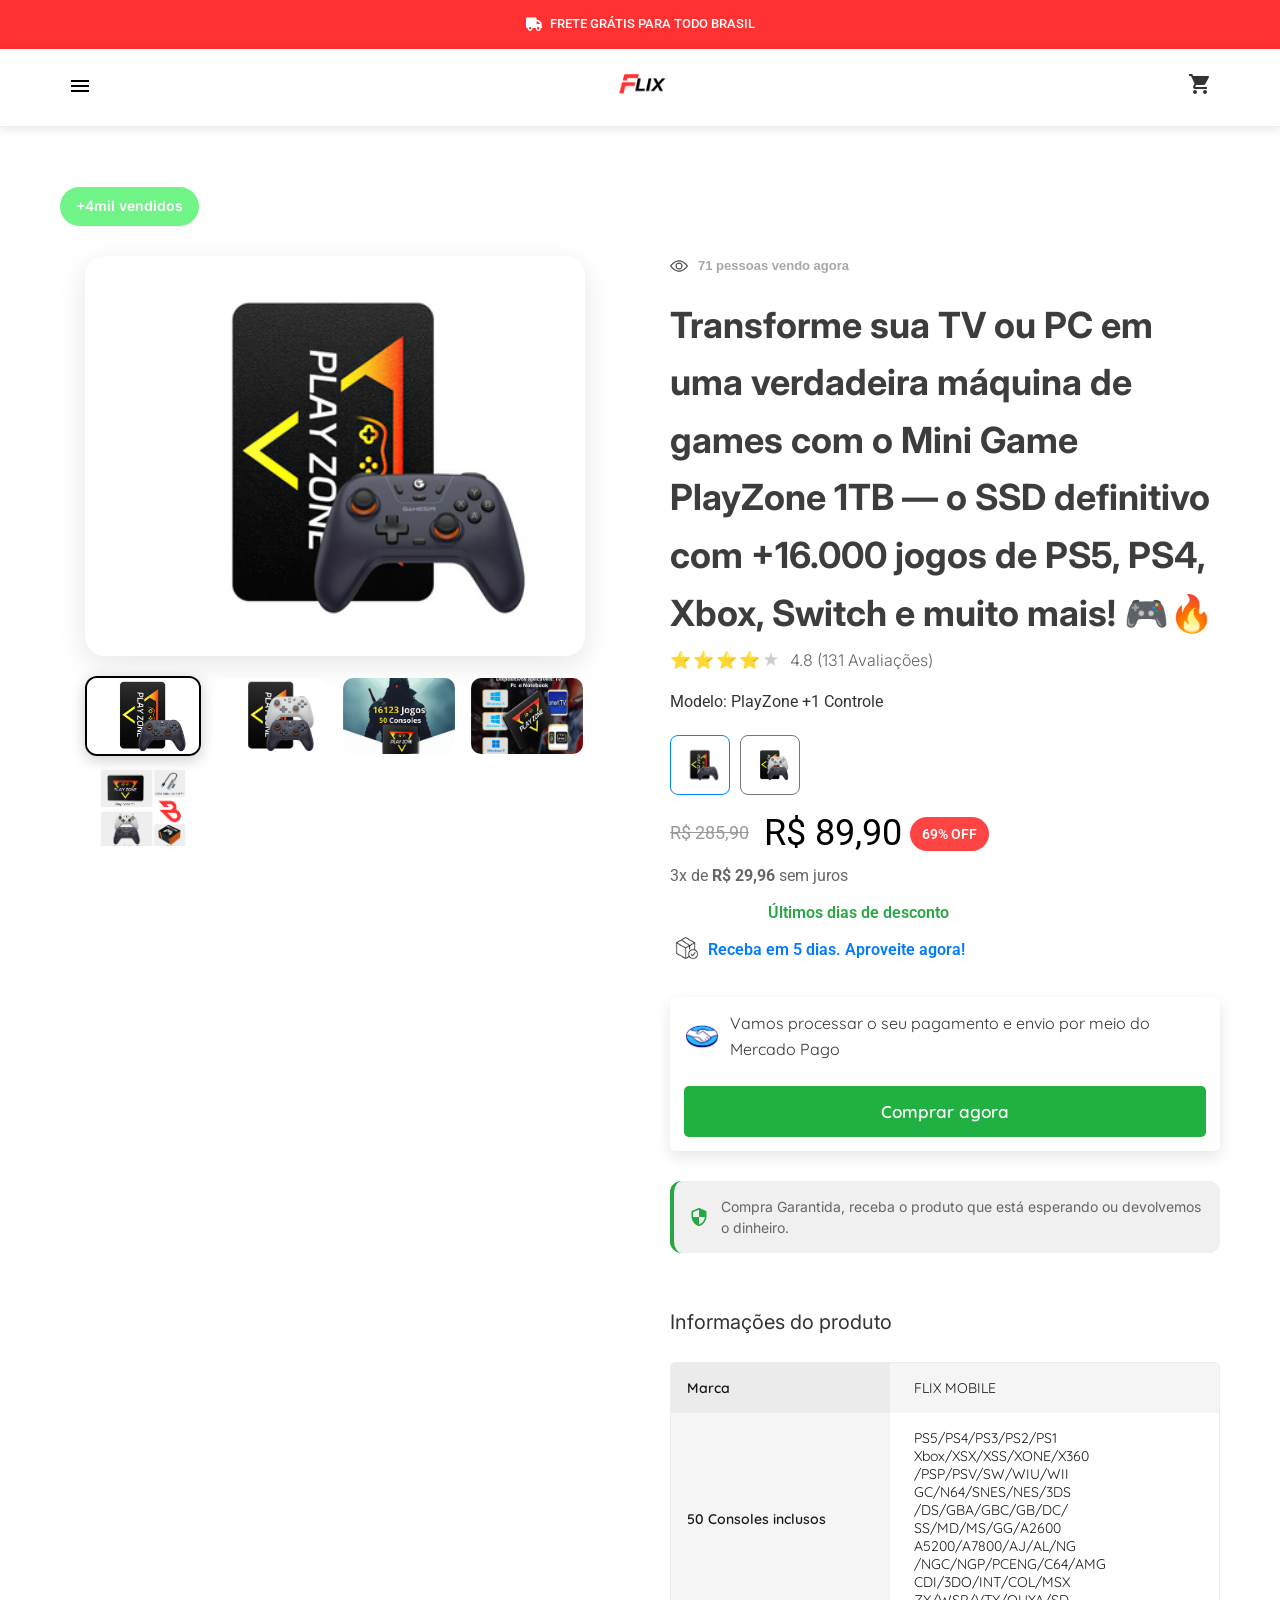
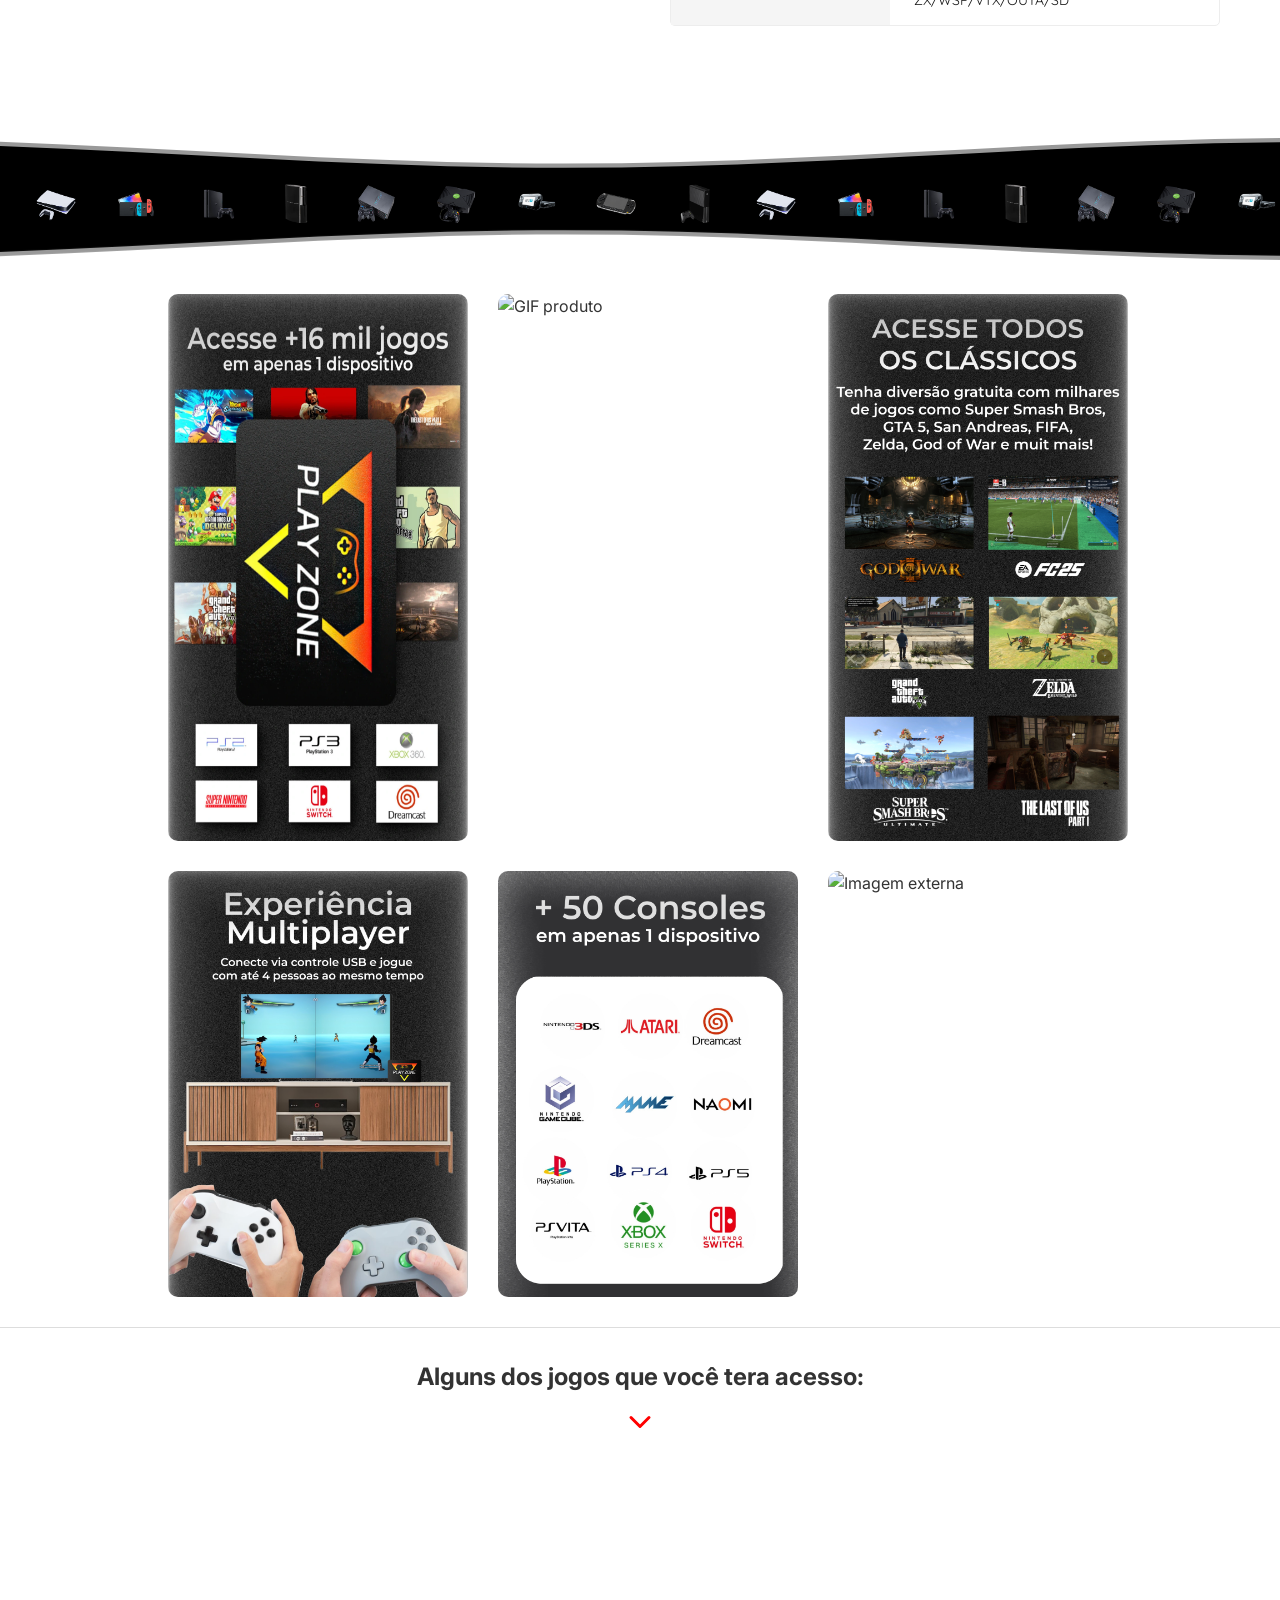
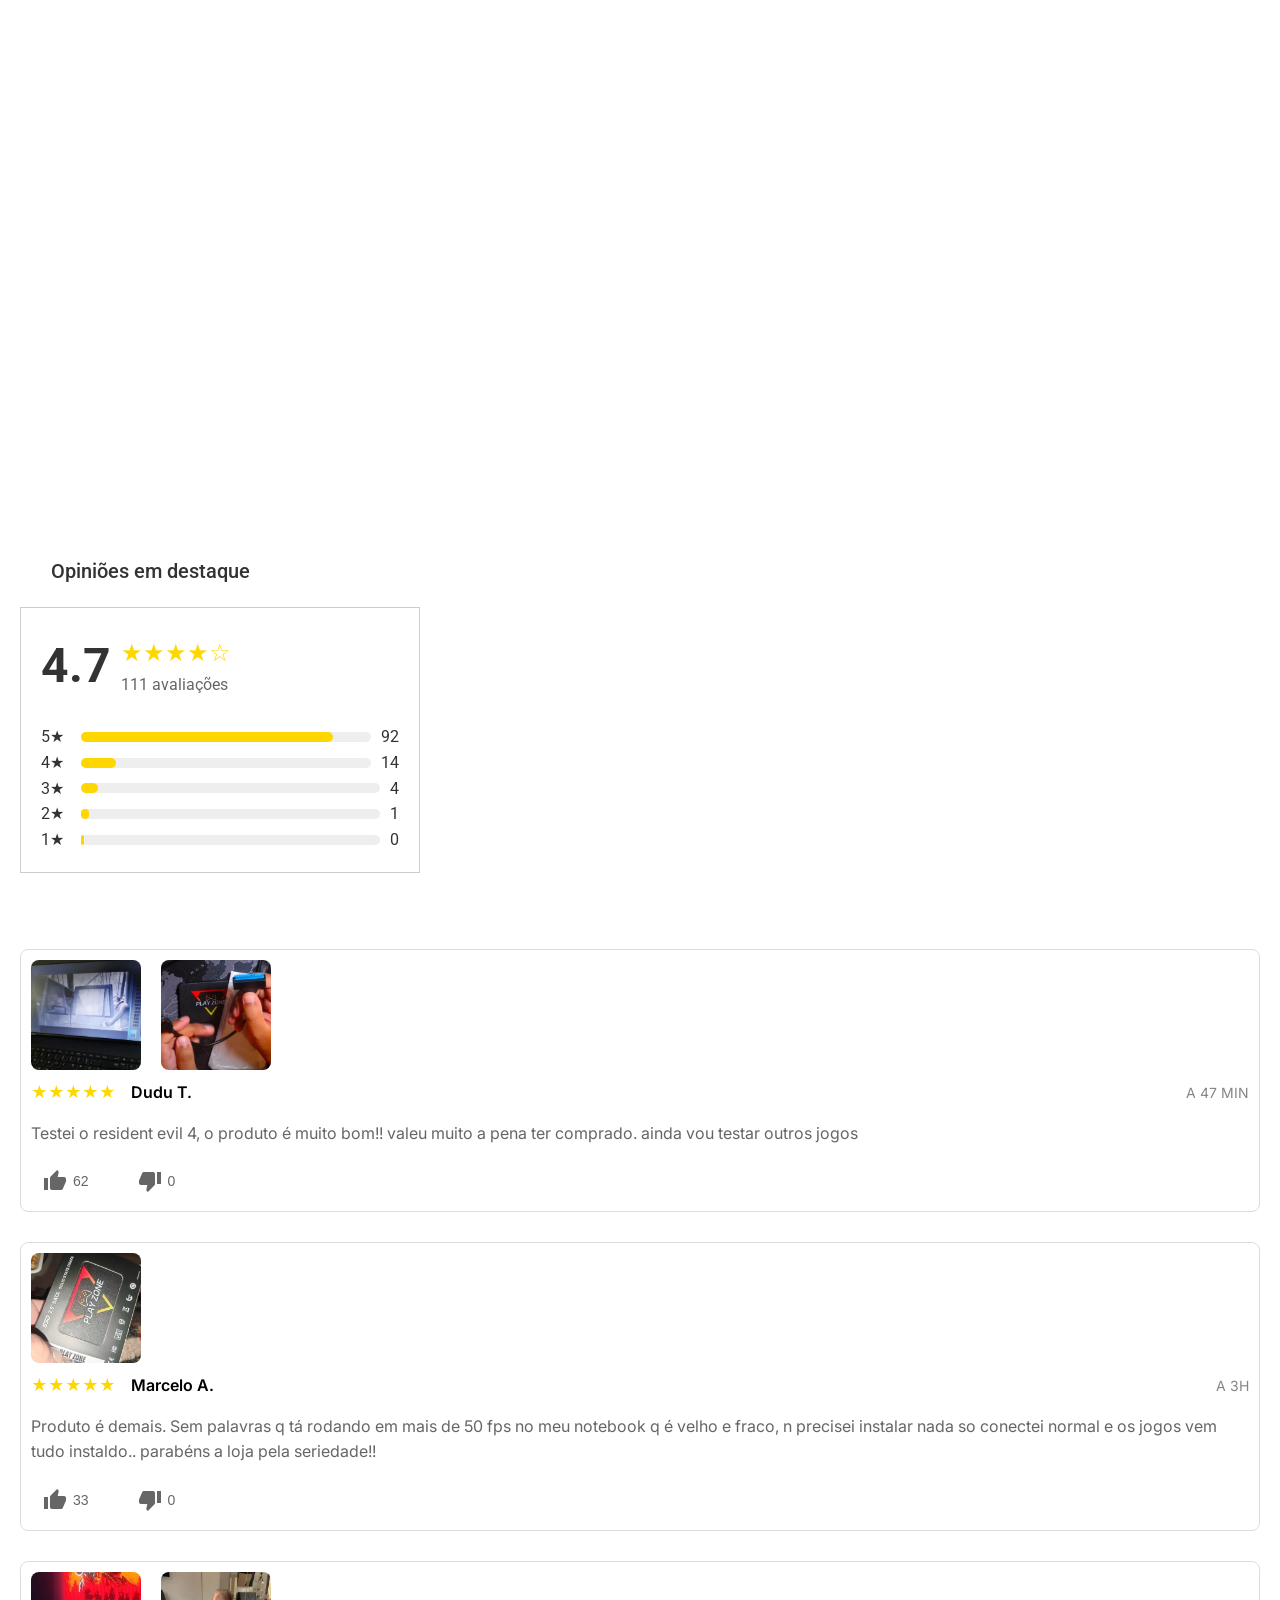
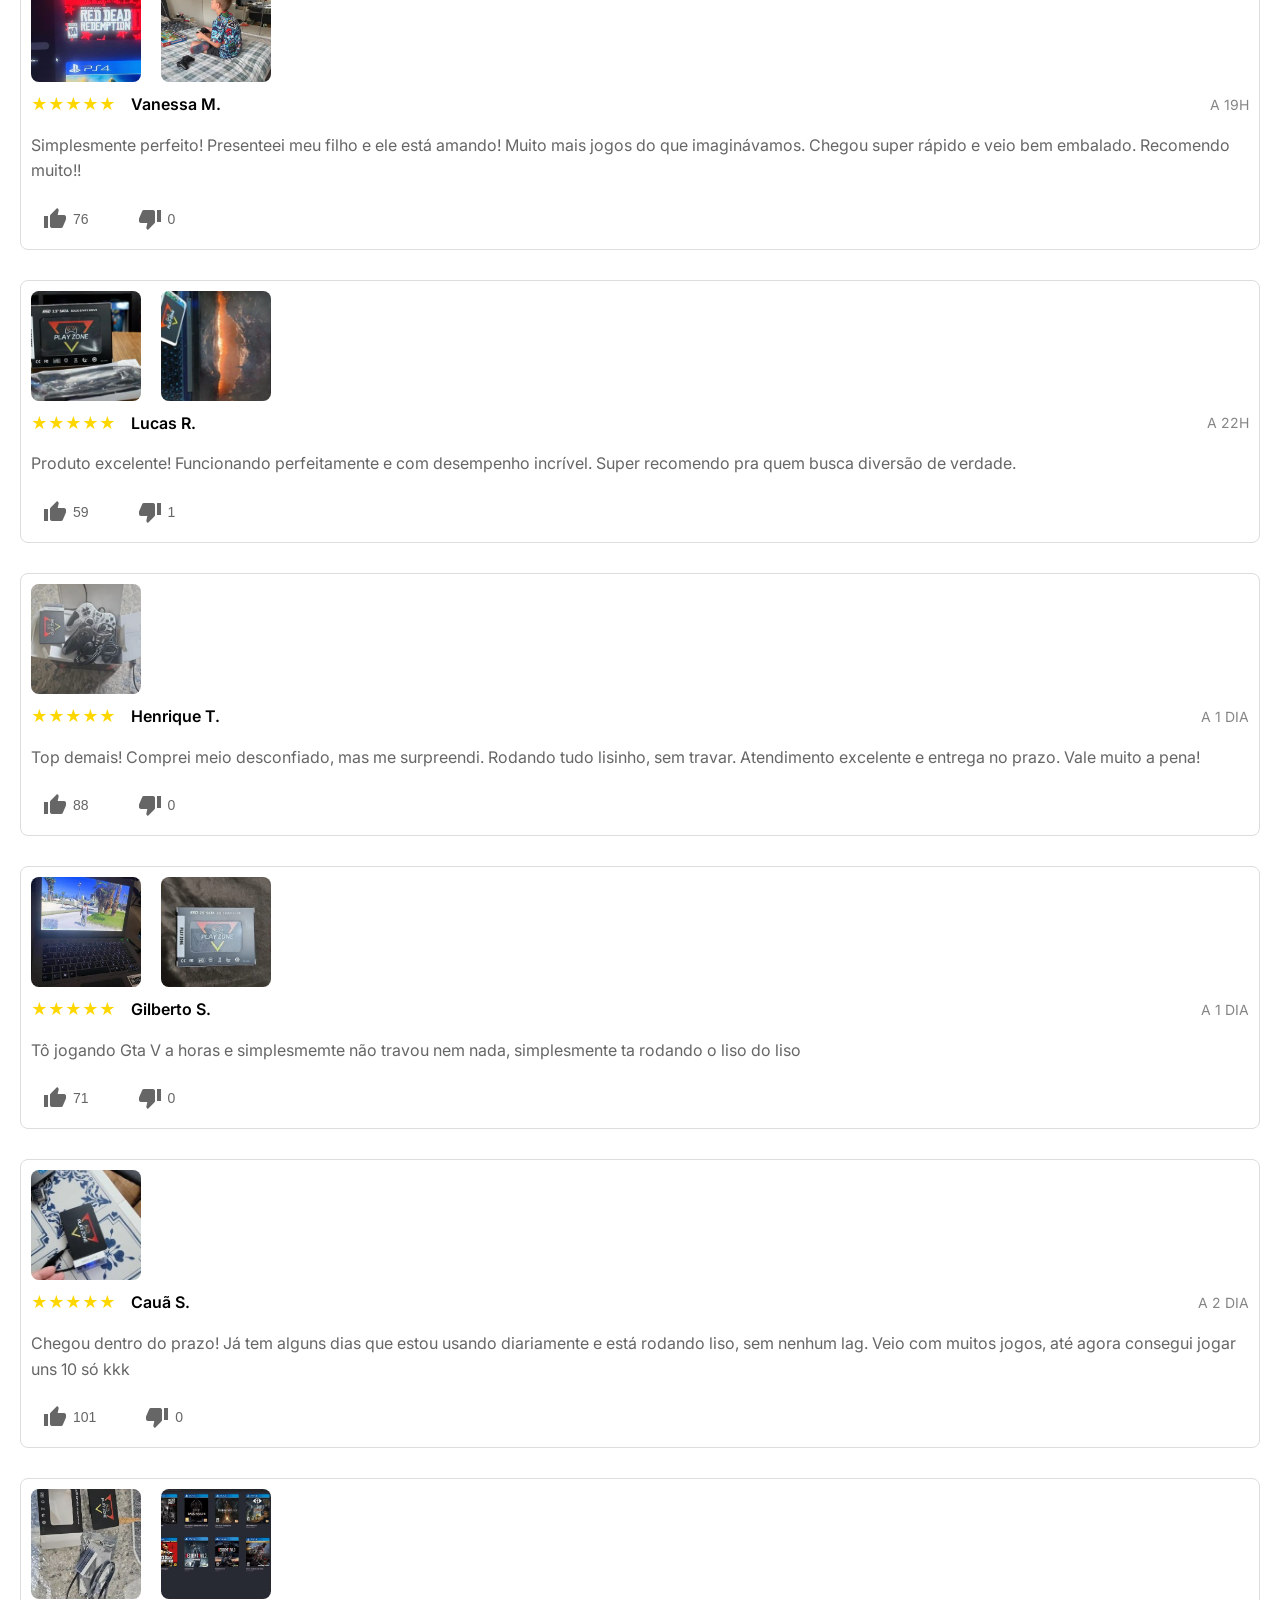
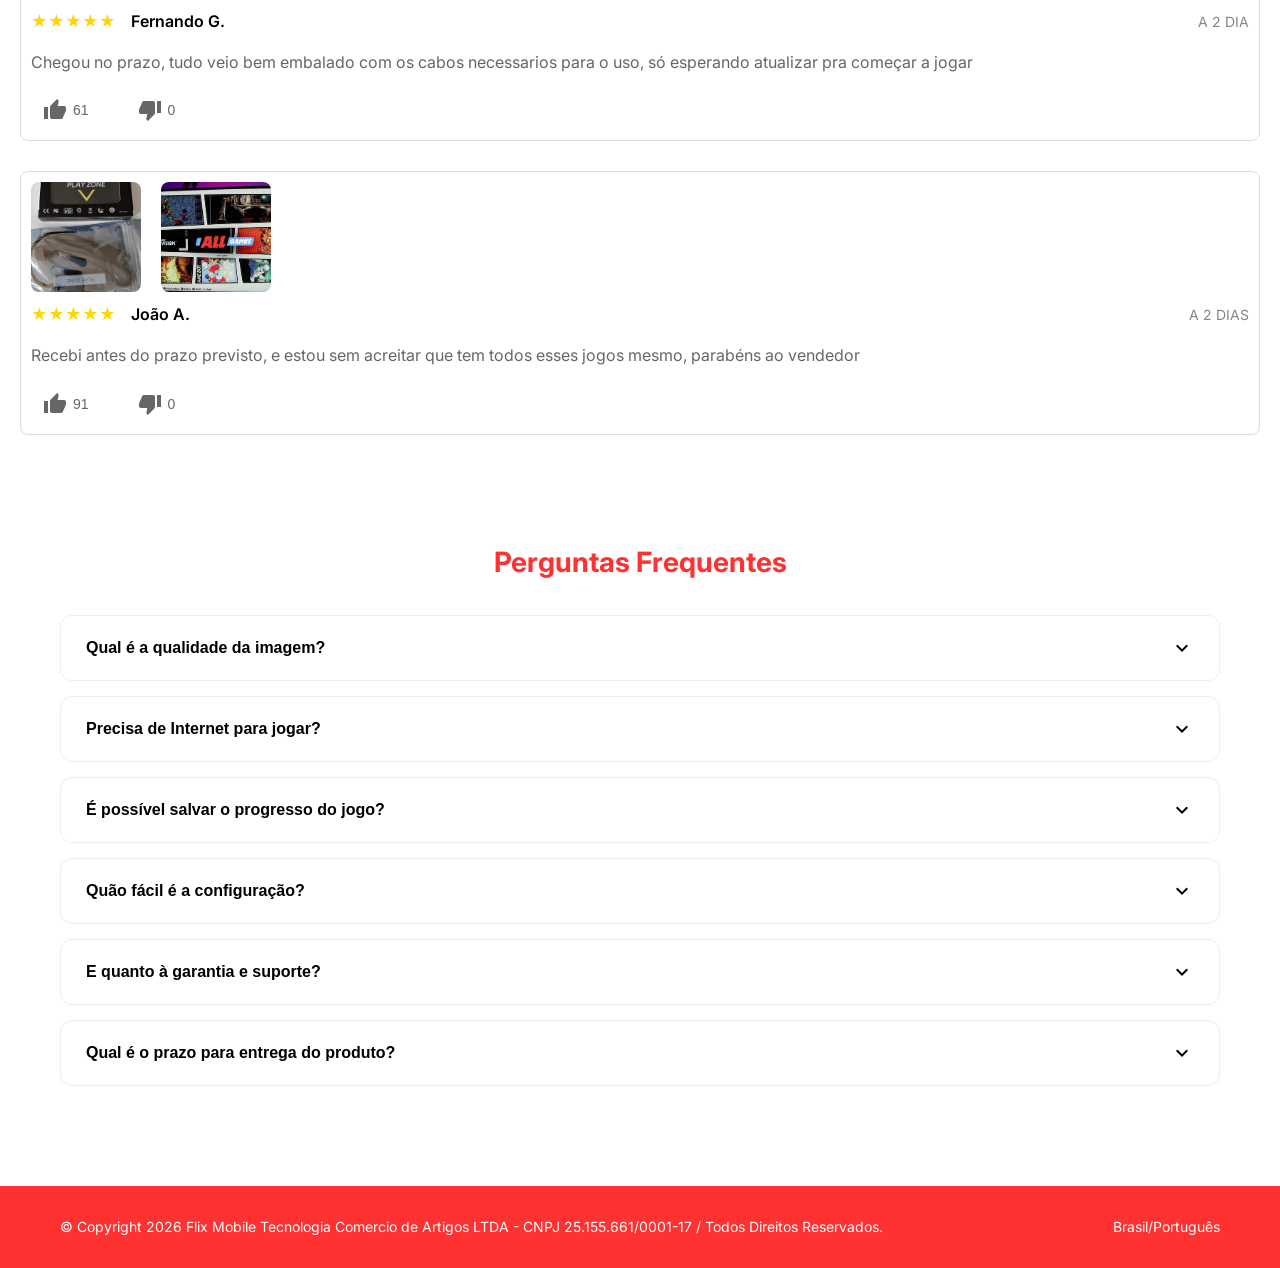
==== index.html @ 4b515b0c "Add files via upload" ====
<!DOCTYPE html>
<html lang="pt-BR">
<head>

        <script
  src="https://cdn.utmify.com.br/scripts/utms/latest.js"
  data-utmify-prevent-xcod-sck
  data-utmify-prevent-subids
  async
  defer
></script>

<script>
  window.pixelId = "6867adc6dca6dac5d1d2242b";
  var a = document.createElement("script");
  a.setAttribute("async", "");
  a.setAttribute("defer", "");
  a.setAttribute("src", "https://cdn.utmify.com.br/scripts/pixel/pixel.js");
  document.head.appendChild(a);
</script>

    <meta charset="UTF-8">
    <meta name="viewport" content="width=device-width, initial-scale=1.0">
    <title>Mini Game PlayZone 1TB - FLIX</title>
    <link rel="stylesheet" href="styles.css">
    <link href="https://fonts.googleapis.com/css2?family=Inter:wght@300;400;500;600;700&display=swap" rel="stylesheet">
    <link href="https://fonts.googleapis.com/icon?family=Material+Icons" rel="stylesheet">
</head>
<body>
    





<link href="https://fonts.googleapis.com/css2?family=Roboto:wght@400;700&display=swap" rel="stylesheet">
<link rel="stylesheet" href="https://cdnjs.cloudflare.com/ajax/libs/font-awesome/6.4.0/css/all.min.css">

<div id="slideTexto" style="
  background-color: #ff3131;
  text-align: center;
  padding: 14px 10px;
  font-family: 'Roboto', sans-serif;
  font-size: 13px;
  color: white;
  font-weight: 500;
  display: flex;
  align-items: center;
  justify-content: center;
  gap: 8px;
">
  <i class="fas fa-truck"></i>
  <span>FRETE GRÁTIS PARA TODO BRASIL</span>
</div>

<script>
  const mensagens = [
    '<i class="fas fa-truck"></i> <span>FRETE GRÁTIS PARA TODO BRASIL</span>',
    '<i class="fas fa-credit-card"></i> <span>PARCELE EM ATÉ 3X SEM JUROS</span>',
    '<i class="fas fa-lock"></i> <span>COMPRA 100% SEGURA</span>'
  ];

  let index = 0;
  const elemento = document.getElementById('slideTexto');

  setInterval(() => {
    index = (index + 1) % mensagens.length;
    elemento.innerHTML = mensagens[index];
  }, 4000);
</script>



    <div id="comment-box" class="comment-box comment_none" >
        <div class="comment-content">
            <div id="avatar-box" class="avatar">F</div>
            <div class="comment-text">
                <div class="comment-message">
                    <span id="username-box" class="username">Felipe</span> acabou de adicionar um comentário.
                </div>
                <div id="timestamp" class="timestamp">10 SEGUNDOS</div>
            </div>
            <svg class="comment-icon" fill="none" stroke="currentColor" viewBox="0 0 24 24">
                <path stroke-linecap="round" stroke-linejoin="round" stroke-width="2" d="M8 12h.01M12 12h.01M16 12h.01M21 12c0 4.418-4.03 8-9 8a9.863 9.863 0 01-4.255-.949L3 20l1.395-3.72C3.512 15.042 3 13.574 3 12c0-4.418 4.03-8 9-8s9 3.582 9 8z"></path>
            </svg>
        </div>
    </div>

    
<header class="header">
        <div class="container">
            <button class="menu-toggle" id="menuToggle">
                <span class="material-icons">menu</span>
            </button>
            <div class="logo">
                <img style="width: 4rem;" src="./img/logonova3.png" alt="">
            </div>
            <div class="cart">
                <span class="material-icons">shopping_cart</span>
                <span class="cart-count">0</span>
            </div>
        </div>
    </header>

  
    <nav class="mobile-menu" id="mobileMenu">
        <div class="mobile-menu-content">
            <button class="close-menu" id="closeMenu">
                <span class="material-icons">close</span>
            </button>
            <ul>
                <li><a href="./index.html">Início</a></li>
                <li><a href="./sobrenos.html">Sobre</a></li>
            </ul>
        </div>
    </nav>


   
    <main class="main">
        <section class="product-section" style="padding: 20px; max-width:1200px; margin: auto;">
            <div class="product-badge">
                <span>+4mil vendidos</span>
            </div>

            <div class="product-grid">
                <div class="product-image">
                    <div class="image-gallery">
                        <div class="main-image" id="mainMedia">
                            <img id="mainImage" src="./img/img.webp" alt="Mini Game PlayZone 1TB - Imagem Principal">


     


                                <vturb-smartplayer
                                id="vid-688541fd3d9c5796889d2969"
                                style="display: block; margin: 0 auto; width: 100%;">
                                </vturb-smartplayer>

                                <script type="text/javascript">
                                var s = document.createElement("script");
                                s.src = "https://scripts.converteai.net/1cdf0196-328c-4372-ab25-d73cd491f075/players/688541fd3d9c5796889d2969/v4/player.js";
                                s.async = true;
                                s.id = 'mainVideo';
                                document.head.appendChild(s);
                                </script>


                    <style>

                    </style>


                            


                        </div>
                        <div class="thumbnail-images">

                            <!-- NOVAS IMAGEMS AQUI MAN, NESSAS DUAS ABAIXO -->
                            <div class="thumbnail active" data-image="./img/img.webp">
                                <img src="./img/img.webp" alt="PlayZone - Vista Principal">
                            </div>
                            <div class="thumbnail" data-image="./img/img2.webp">
                                <img src="./img/img2.webp" alt="PlayZone - Vista Principal">
                            </div>


                            <div class="thumbnail" data-image="./img/v1.webp">
                                <img src="./img/v1.webp" alt="PlayZone - Vista Principal">
                            </div>

                            <div class="thumbnail" data-image="./img/v2.webp">
                                <img src="./img/v2.webp" alt="PlayZone - Vista Principal">
                            </div>
                            <div class="thumbnail" data-image="./img/Play-Zone-1-_1_.webp">
                                <img src="./img/Play-Zone-1-_1_.webp" alt="PlayZone - Controle Incluído">
                            </div>


                            <div class="thumbnail video-thumb" data-video="true">
                                <img src="./img/videogig.gif" alt="Vídeo" style="width:100%; height:100%; object-fit:cover; border-radius:6px;">
                            </div>



                            <div class="thumbnail" data-image="./img/v2.webp">
                                <img src="./img/v2.webp" alt="PlayZone - Vista Principal">
                            </div>

                            <div class="thumbnail" data-image="./img/Play-Zone-1-_1_.webp">
                                <img src="./img/Play-Zone-1-_1_.webp" alt="PlayZone - Controle Incluído">
                            </div>

                            
                        </div>
                    </div>
                </div>


<style>


    @media (max-width: 480px) {
  .thumbnail-images {
    display: flex;
    overflow: hidden;
  }

  .thumbnail {
    flex: 0 0 calc(100% / 5);
  }
}


</style>

<script>
document.addEventListener("DOMContentLoaded", () => {
  const container = document.querySelector(".thumbnail-images");
  const thumbnails = Array.from(container.children);

  let startIndex = 0;
  const visibleCount = 5;

  function render() {
    thumbnails.forEach((thumb) => {
      thumb.style.display = "none";
    });

    for (let i = 0; i < visibleCount; i++) {
      const index = (startIndex + i) % thumbnails.length;
      thumbnails[index].style.display = "block";
    }
  }

  render();

  container.addEventListener("click", (e) => {
    const clicked = e.target.closest(".thumbnail");
    if (!clicked) return;

    // AVANÇA sempre
    startIndex = (startIndex + 1) % thumbnails.length;
    render();
  });

  // OPCIONAL: botão ou scroll pra voltar
  document.addEventListener("keydown", (e) => {
    if (e.key === "ArrowLeft") {
      startIndex = (startIndex - 1 + thumbnails.length) % thumbnails.length;
      render();
    }
  });
});
</script>



                <div class="product-info">

                                      <div class="viewer-box">
    
      <img src="./img/eye.png" alt="">
    
    <span class="text"><span id="count">0</span> pessoas vendo agora</span>
  </div>

  <script>
let num = 67; 
  const aumentar = 4; 
  const reduzir = 2;  
  const countEl = document.getElementById("count");
  let toggle = true; 

  function updateViewers() {
    if (toggle) {
      num += aumentar;
    } else {
      num -= reduzir; 
    }
    toggle = !toggle; 

    
    countEl.textContent = num;

    
    countEl.style.transition = "none";
    countEl.style.opacity = 0;
    countEl.style.transform = "translateY(20px)";

    requestAnimationFrame(() => {
      countEl.style.transition = "all 0.6s ease-out";
      countEl.style.opacity = 1;
      countEl.style.transform = "translateY(0)";
    });
  }


  countEl.textContent = num;
  setInterval(updateViewers, 2000);
  </script>


                    <h1 class="product-title" >
    Transforme sua TV ou PC em uma verdadeira máquina de games com o Mini Game PlayZone 1TB — o SSD definitivo com +16.000 jogos de PS5, PS4, Xbox, Switch e muito mais! 🎮🔥
</h1>


                    <div class="rating">
                        <div class="stars">
                            <span class="star filled">⭐</span>
                            <span class="star filled">⭐</span>
                            <span class="star filled">⭐</span>
                            <span class="star filled">⭐</span>
                            <span class="star">★</span>
                        </div>
                        <span class="rating-text">4.8 (131 Avaliações)</span>
                    </div>

                    <div class="product-variant">
                        <label id="modelo">Modelo: PlayZone +1 Controle</label>
                    </div>

                    <div class="select">
                        <img src="./img/img.webp" alt="" id="option1">
                        <img src="./img/img2.webp" alt="" id="option2">
                    </div>

                    <div class="pricing">
                        <div id="price-old" class="price-old">R$ 285,90</div>
                        
                        <div class="price-current-group">
                            <div id="price-current" class="price-current">R$ 89,90</div>
                            <div id="discount" class="discount">69% OFF</div>
                        </div>
                    </div>

                    <div class="payment-info">
                        <link rel="stylesheet" href="https://cdnjs.cloudflare.com/ajax/libs/font-awesome/6.4.0/css/all.min.css">
                        <p>3x de <strong id="valor-parcela">R$ 29,96</strong> sem juros</p>

                        <p class="shipping-info"> <span class="material-icons" style="font-size: 1.3rem; margin: 5px; position: relative; top:4px; color: inherit;">sell</span> Últimos dias de desconto</p>

                        <p class="delivery-info"> <img style="width: 1.5rem; margin: 5px; position: relative; top:10px" src="./img/encomenda.png" alt=""> Receba em 5 dias. Aproveite agora!</p>
                    </div>

                   <!--
                    
                    <button class="buy-button" id="buyButton">
                        COMPRAR AGORA
                    </button>


                   -->


                    <div class="ui-pdp-actions__container ui-pdp-actions__container--featured">
                           <div class="ui-pdp-additional-info">
                              <div class="ui-pdp-media ui-pdp-additional-info__item ui-pdp-additional-info">
                                 <div class="ui-pdp-media__body">
                                    <p class="ui-pdp-family--REGULAR ui-pdp-media__title">Vamos processar o seu pagamento e envio por meio do Mercado Pago</p>
                                    <img decoding="async" src="./img/pago.png" alt="meli-logo-hands" class="ui-pdp-image lazy-loadable">
                                 </div>
                              </div>
                           </div>


                           <button id="buyButton" class="andes-button andes-spinner__icon-base ui-pdp-action--primary andes-button--loud">Comprar agora</button>
                           
                              
                          
                              
                                 
                                 
                           
                        </div>









<div class="features">
  <div class="feature-card">
    <span class="material-icons">shopping_cart</span>
    <span>3 meses de garantia do vendedor.</span>
  </div>
  <div class="feature-card">
    <span class="material-icons">support_agent</span>
    <span>Devolução grátis. Você tem 30 dias a partir da data de recebimento.</span>
  </div>
  <div class="feature-card">
    <span class="material-icons">security</span>
    <span>Compra Garantida, receba o produto que está esperando ou devolvemos o dinheiro.</span>
  </div>
</div>

    
 <script>const cards = document.querySelectorAll(".feature-card");
let activeIndex = 0;

function rotateFeatures() {
  const previous = activeIndex === 0 ? cards.length - 1 : activeIndex - 1;

  
  cards[previous].classList.remove("visible");


  cards[activeIndex].classList.add("visible");

  
  activeIndex = (activeIndex + 1) % cards.length;
}


rotateFeatures();

setInterval(rotateFeatures, 4000);
</script>





                    <div class="product-actions">
                        



                        <div class="ui-pdp-specs-mobile" style="padding: 5px  0 0 0 ">
                        <h2 class="ui-pdp-specs-mobile__title">Informações do produto</h2>
                        <div class="ui-pdp-see-more ui-pdp-specs-mobile__info">
                           <div class="ui-pdp-see-more__container">
                              <div>
                                 <div class="ui-pdp-specs ui-pdp-see-more__content">
                                    <div class="ui-pdp-specs__table">
                                       <table class="andes-table">
                                          <tbody class="andes-table__body">
                                             <tr class="andes-table__row">
                                                <th class="andes-table__header andes-table__header--left ui-pdp-specs__table__column ui-pdp-specs__table__column-title" scope="row">
                                                   <div class="andes-table__header__container">Marca</div>
                                                </th>
                                                <td class="andes-table__column andes-table__column--left andes-table__column--vertical-align-center ui-pdp-specs__table__column" id=":Rkndilqcde:"><span id=":Rkndilqcde:-value" class="andes-table__column--value" style="line-clamp:none;-webkit-line-clamp:none">FLIX MOBILE</span></td>
                                             </tr>
                                             <tr class="andes-table__row">
                                                <th class="andes-table__header andes-table__header--left ui-pdp-specs__table__column ui-pdp-specs__table__column-title" scope="row">
                                                   <div class="andes-table__header__container">50 Consoles inclusos</div>
                                                </th>
                                                <td class="andes-table__column andes-table__column--left andes-table__column--vertical-align-center ui-pdp-specs__table__column" id=":Rkrdilqcde:"><span id=":Rkrdilqcde:-value" class="andes-table__column--value" style="line-clamp:none;-webkit-line-clamp:none">PS5/PS4/PS3/PS2/PS1
                                                Xbox/XSX/XSS/XONE/X360
                                                /PSP/PSV/SW/WIU/WII
                                                GC/N64/SNES/NES/3DS
                                                /DS/GBA/GBC/GB/DC/
                                                SS/MD/MS/GG/A2600
                                                A5200/A7800/AJ/AL/NG
                                                /NGC/NGP/PCENG/C64/AMG
                                                CDI/3DO/INT/COL/MSX
                                                ZX/WSP/VTX/OUYA/SD</span></td>
                                             </tr>
                                          </tbody>
                                       </table>
                                    </div>
                                 </div>
                              </div>
                           </div>


                           


                           <div class="ui-pdp-action-modal ui-pdp-see-more__action">
                              <div>
                                 <div class="andes-tooltip__trigger">
                                    <a class="ui-pdp-action-modal__link" id="openModal" href="/specifications" data-testid="action-modal-link">
                                       
                                    </a>
                                 </div>
                              </div>
                           </div>
                        </div>
                     </div>


                    </div>
                </div>
            </div>
        </section>




        <div> 
            <link href="./base.css" rel="stylesheet" type="text/css" media="all">
            <div id="MainContent" class="content-for-layout focus-none" role="main" tabindex="-1">
                <section id="shopify-section-template--25350995575116__collapsible_content_FxDff7" class="shopify-section section">
                    <style data-shopify="">.section-template--25350995575116__collapsible_content_FxDff7-padding {
                        padding-top: 27px;
                        padding-bottom: 27px;
                    }
                    </style>
                    <div class="color-scheme-template--25350995575116__collapsible_content_FxDff7 color-accent-1 gradient content-for-grouping animate-section animate--hidden always-display animate--shown">
                        <div class="collapsible-content collapsible-none-layout isolate content-container content-container--full-width">
                        </div>
                    </div>
                </section>
                <section id="shopify-section-template--25350995575116__1748900605659817ec" class="shopify-section section">
                    <div class="page-width">
                    </div>
                </section>
                <div id="shopify-section-template--25350995575116__image_with_text_6zEd3U" class="shopify-section section">
                </div>
                <section id="shopify-section-template--25350995575116__facebook_testimonials_rACbHH" class="shopify-section section">
                </section>
                <div id="shopify-section-template--25350995575116__section_divider_3UE3ce" class="shopify-section">
                    <div class="section-template--25350995575116__section_divider_3UE3ce-top-padding color-background-1 bg-color-template--25350995575116__section_divider_3UE3ce always-display">
                    &nbsp;
                    </div>
                    <div class="section-divider section-divider-template--25350995575116__section_divider_3UE3ce color-background-1 bg-color-template--25350995575116__section_divider_3UE3ce always-display">
                        <div class="section-divider__svg color-accent-1 shape-color-template--25350995575116__section_divider_3UE3ce">
                            <svg class="waves-animated-1" xmlns="http://www.w3.org/2000/svg" xmlns:xlink="http://www.w3.org/1999/xlink" viewBox="0 24 150 28" preserveAspectRatio="none">
                            <defs>
                                <path id="gentle-wave" d="M-160 44c30 0
                                58-18 88-18s
                                58 18 88 18
                                58-18 88-18
                                58 18 88 18
                                v44h-352z"></path>
                            </defs>
                            <g class="parallax1">
                                <use xlink:href="#gentle-wave" x="50" y="3" fill="currentColor"></use>
                            </g>
                            <g class="parallax2">
                                <use xlink:href="#gentle-wave" x="50" y="0" fill="currentColor"></use>
                            </g>
                            <g class="parallax3">
                                <use xlink:href="#gentle-wave" x="50" y="9" fill="currentColor"></use>
                            </g>
                            <g class="parallax4">
                                <use xlink:href="#gentle-wave" x="50" y="6" fill="currentColor"></use>
                            </g>
                            </svg>
                        </div>
                    </div>
                    <div class="section-template--25350995575116__section_divider_3UE3ce-bottom-padding color-accent-1 shape-color-template--25350995575116__section_divider_3UE3ce always-display">
                    &nbsp;
                    </div>
                </div>
                <div id="shopify-section-template--25350995575116__horizontal_ticker_tXDiBT" class="shopify-section">

    <div class="container-animacao" style="overflow: hidden; width: 100%; height:50px; box-sizing: border-box; position: relative; background-color: black; will-change: transform; -webkit-backface-visibility: hidden; backface-visibility: hidden;">
        <div id="scroll-content" style="display: inline-flex; gap: 40px; padding: 10px 0;">
            <img src="./img/Diseno_sin_titulo_6.png" alt="Imagem 1" style="height: auto; width: 40px; display: block;">
            <img src="./img/Diseno_sin_titulo_3.png" alt="Imagem 2" style="height: auto; width: 40px; display: block;">
            <img src="./img/Diseno_sin_titulo_1.png" alt="Imagem 3" style="height: auto; width: 40px; display: block;">
            <img src="./img/Diseno_sin_titulo_4.png" alt="Imagem 4" style="height: auto; width: 40px; display: block;">
            <img src="./img/Diseno_sin_titulo_5.png" alt="Imagem 5" style="height: auto; width: 40px; display: block;">
            <img src="./img/R.png" alt="Imagem 6" style="height: auto; width: 40px; display: block;">
            <img src="./img/Diseno_sin_titulo_8.png" alt="Imagem 7" style="height: auto; width: 40px; display: block;">
            <img src="./img/Diseno_sin_titulo_10.png" alt="Imagem 8" style="height: auto; width: 40px; display: block;">
            <img src="./img/Diseno_sin_titulo_11.png" alt="Imagem 9" style="height: auto; width: 40px; display: block;">

            <img src="./img/Diseno_sin_titulo_6.png" alt="Imagem 1" style="height: auto; width: 40px; display: block;">
            <img src="./img/Diseno_sin_titulo_3.png" alt="Imagem 2" style="height: auto; width: 40px; display: block;">
            <img src="./img/Diseno_sin_titulo_1.png" alt="Imagem 3" style="height: auto; width: 40px; display: block;">
            <img src="./img/Diseno_sin_titulo_4.png" alt="Imagem 4" style="height: auto; width: 40px; display: block;">
            <img src="./img/Diseno_sin_titulo_5.png" alt="Imagem 5" style="height: auto; width: 40px; display: block;">
            <img src="./img/R.png" alt="Imagem 6" style="height: auto; width: 40px; display: block;">
            <img src="./img/Diseno_sin_titulo_8.png" alt="Imagem 7" style="height: auto; width: 40px; display: block;">
            <img src="./img/Diseno_sin_titulo_10.png" alt="Imagem 8" style="height: auto; width: 40px; display: block;">
            <img src="./img/Diseno_sin_titulo_11.png" alt="Imagem 9" style="height: auto; width: 40px; display: block;">
        </div>
    </div>

    <script>
        const scrollContent = document.getElementById('scroll-content');
        let position = 0; 
        const speed = 0.5; 
        let contentWidth = 0; 

        function setupContentForLoop() {
            contentWidth = scrollContent.scrollWidth / 2; 
        }

        function animateScroll() {
            position -= speed; 

            if (position <= -contentWidth) {
                position = 0; 
            }

            scrollContent.style.transform = `translateX(${position}px) translateZ(0)`;
            requestAnimationFrame(animateScroll); 
        }

        window.addEventListener('load', () => {
            setupContentForLoop();
            animateScroll(); 
        });
    </script>
                </div>
                <div id="shopify-section-template--25350995575116__section_divider_7CYwCJ" class="shopify-section">
                    <div class="section-template--25350995575116__section_divider_7CYwCJ-top-padding color-accent-1 shape-color-template--25350995575116__section_divider_7CYwCJ always-display">
                    &nbsp;
                    </div>
                    <div class="section-divider section-divider-template--25350995575116__section_divider_7CYwCJ color-background-1 bg-color-template--25350995575116__section_divider_7CYwCJ always-display">
                        <div class="section-divider__svg color-accent-1 shape-color-template--25350995575116__section_divider_7CYwCJ">
                            <svg class="waves-animated-1" xmlns="http://www.w3.org/2000/svg" xmlns:xlink="http://www.w3.org/1999/xlink" viewBox="0 24 150 28" preserveAspectRatio="none">
                            <defs>
                                <path id="gentle-wave" d="M-160 44c30 0
                                58-18 88-18s
                                58 18 88 18
                                58-18 88-18
                                58 18 88 18
                                v44h-352z"></path>
                            </defs>
                            <g class="parallax1">
                                <use xlink:href="#gentle-wave" x="50" y="3" fill="currentColor"></use>
                            </g>
                            <g class="parallax2">
                                <use xlink:href="#gentle-wave" x="50" y="0" fill="currentColor"></use>
                            </g>
                            <g class="parallax3">
                                <use xlink:href="#gentle-wave" x="50" y="9" fill="currentColor"></use>
                            </g>
                            <g class="parallax4">
                                <use xlink:href="#gentle-wave" x="50" y="6" fill="currentColor"></use>
                            </g>
                            </svg>
                        </div>
                    </div>
                    <div class="section-template--25350995575116__section_divider_7CYwCJ-bottom-padding color-background-1 bg-color-template--25350995575116__section_divider_7CYwCJ always-display">
                    &nbsp;
                    </div>
                </div>
                <div id="shopify-section-template--25350995575116__image_with_text_H77pFx" class="shopify-section section">
                </div>
                <div id="shopify-section-template--25350995575116__image_with_text_VDmVMV" class="shopify-section section">
                </div>
                <section id="shopify-section-template--25350995575116__1749381048b619ca43" class="shopify-section section"><div class="page-width">
                </div>
                </section>
            </div>
        </div>              
                    
        <div class="box-site-pdp" style="padding-right: 35px; margin-top: 30px;">
            <div class="page-heading" style="display: flex; flex-wrap: wrap; gap: 30px; justify-content: center; padding-left: 30px;">
                <img src="img/imagem1.webp" alt="Imagem produto 1" class="centered-image" style="max-width: 100%; width: 300px; border-radius: 10px;">
                <img src="img/2_1.gif" alt="GIF produto" class="centered-image" style="max-width: 100%; width: 300px; border-radius: 10px;">
                <img src="img/imagem3.webp" alt="Imagem produto 3" class="centered-image" style="max-width: 100%; width: 300px; border-radius: 10px;">
                <img src="img/imagem4.webp" alt="Imagem produto 4" class="centered-image" style="max-width: 100%; width: 300px; border-radius: 10px;">
                <img src="img/imagem5.webp" alt="Imagem produto 5" class="centered-image" style="max-width: 100%; width: 300px; border-radius: 10px;">
                <img src="img/imagem8.webp" alt="Imagem externa" class="centered-image" style="max-width: 100%; width: 300px; border-radius: 10px;">
            </div>
        </div>

        <div class="divisoria"></div>
        <!-- ====== CSS + HTML DO CARROSSEL ====== -->
<style>
  .carousel-container {
    max-width: 1200px;
    width: 100%;
    position: relative;
    backdrop-filter: blur(10px);
    border-radius: 20px;
    padding: 40px 20px;
    box-shadow: 0 20px 40px rgba(0, 0, 0, 0.1);
    animation: fadeInUp 0.8s ease-out;
    margin: auto;
  }
  .carousel-wrapper {
    position: relative;
    overflow: hidden;
    border-radius: 15px;
    mask: linear-gradient(90deg, transparent 0%, black 10%, black 90%, transparent 100%);
    -webkit-mask: linear-gradient(90deg, transparent 0%, black 10%, black 90%, transparent 100%);
  }
  .carousel { display: flex; transition: transform .5s cubic-bezier(.25,.46,.45,.94); gap: 20px; padding: 20px 0; }
  .carousel-item {
    flex: 0 0 auto; width: 280px; height: 500px; border-radius: 15px; overflow: hidden; position: relative;
    cursor: pointer; transition: all .3s ease; box-shadow: 0 10px 25px rgba(0,0,0,.2);
  }
  .carousel-item:hover { transform: translateY(-10px) scale(1.05); box-shadow: 0 20px 40px rgba(0,0,0,.3); }
  .carousel-item img { width: 100%; height: 100%; object-fit: cover; transition: transform .3s ease; }
  .carousel-item:hover img { transform: scale(1.1); }
  .carousel-item::after { content:''; position:absolute; inset:0; background:linear-gradient(45deg, rgba(102,126,234,.8), rgba(118,75,162,.8)); opacity:0; transition:opacity .3s ease; }
  .carousel-item:hover::after { opacity:1; }
  .carousel-item .item-content {
    position:absolute; bottom:0; left:0; right:0; padding:20px; color:#fff;
    background: linear-gradient(transparent, rgba(0,0,0,.8)); transform: translateY(100%); transition: transform .3s ease;
  }
  .carousel-item:hover .item-content { transform: translateY(0); }
  .item-title { font-size:1.2rem; font-weight:700; margin-bottom:5px; }
  .item-description { font-size:.9rem; opacity:.9; }
  .carousel-indicators { display:flex; justify-content:center; gap:10px; margin-top:20px; }
  .indicator { width:12px; height:12px; border-radius:50%; background:rgba(255,255,255,.3); cursor:pointer; transition:all .3s ease; }
  .indicator.active { background:#fff; transform: scale(1.2); }
  @media (max-width:768px){ .carousel-item{width:240px;height:500px;} }
  @media (max-width:480px){ .carousel-container{padding:20px 10px;} .carousel-item{width:200px;height:500px;} .carousel{gap:15px;} }
  @keyframes fadeInUp { from{opacity:0;transform:translateY(30px)} to{opacity:1;transform:translateY(0)} }
 </style>
 <h3 id="games" style="text-align: center; font-size: 1.5rem; margin-bottom: 8px;">
  Alguns dos jogos que você tera acesso:
</h3>

<div class="flex-center" style="display: flex; justify-content: center; margin-bottom: 20px;">
  <div class="arrow-bounce">
    <svg xmlns="http://www.w3.org/2000/svg" width="36" height="36" viewBox="0 0 24 24" fill="none"
      stroke="red" stroke-width="2" stroke-linecap="round" stroke-linejoin="round">
      <path d="m6 9 6 6 6-6"></path>
    </svg>
  </div>
</div>

<style>
  
  @keyframes arrowBounce {
    0%, 100% { transform: translateY(0); }
    50% { transform: translateY(8px); }
  }

  
  @keyframes arrowGlow {
    0%, 100% { opacity: 0.8; }
    50% { opacity: 1; }
  }

  .arrow-bounce {
    animation: arrowBounce 1s infinite ease-in-out, arrowGlow 1.5s infinite ease-in-out;
  }
</style>

<div class="carousel-container">
  <div class="carousel-wrapper">
    <div class="carousel" id="carousel">
      <div class="carousel-item">
        <img src="./img/assasin.png" alt="Imagem 1">
        <div class="item-content">
          <div class="item-title">Assassin's Creed Mirage</div>
          <div class="item-description">PS5</div>
        </div>
      </div>
      <div class="carousel-item">
        <img src="./img/bomba-patch.png" alt="Imagem 2">
        <div class="item-content">
          <div class="item-title">Súper Bomba Patch 2025</div>
          <div class="item-description">PS2</div>
        </div>
      </div>
      <div class="carousel-item">
        <img src="./img/god.png" alt="Imagem 3">
        <div class="item-content">
          <div class="item-title">God of War Ragnarök</div>
          <div class="item-description">PS5</div>
        </div>
      </div>
      <div class="carousel-item">
        <img src="./img/gta.png" alt="Imagem 4">
        <div class="item-content">
          <div class="item-title">GTA V</div>
          <div class="item-description">Xbox One</div>
        </div>
      </div>
      <div class="carousel-item">
        <img src="./img/mario.png" alt="Imagem 5">
        <div class="item-content">
          <div class="item-title">Super Mario World</div>
          <div class="item-description">Super Nintendo</div>
        </div>
      </div>
      <div class="carousel-item">
        <img src="./img/need.png" alt="Imagem 6">
        <div class="item-content">
          <div class="item-title">Need for Speed Underground</div>
          <div class="item-description">PS2</div>
        </div>
      </div>
      <div class="carousel-item">
        <img src="./img/red-dead.png" alt="Imagem 7">
        <div class="item-content">
          <div class="item-title">Red Dead Redemption</div>
          <div class="item-description">Xbox 360</div>
        </div>
      </div>
      <div class="carousel-item">
        <img src="./img/sonic.png" alt="Imagem 8">
        <div class="item-content">
          <div class="item-title">Sonic the Hedgehog</div>
          <div class="item-description">Mega Drive</div>
        </div>
      </div>
      <div class="carousel-item">
        <img src="./img/the-last.png" alt="Imagem 8">
        <div class="item-content">
          <div class="item-title">The Last of Us Part I</div>
          <div class="item-description">PS4</div>
        </div>
      </div>
      <div class="carousel-item">
        <img src="./img/uncharted.png" alt="Imagem 8">
        <div class="item-content">
          <div class="item-title">Uncharted: Legacy of Thieves</div>
          <div class="item-description">PS4 </div>
        </div>
      </div>
    </div>
  </div>

  <!-- pontos do carrossel para o seu JS -->
  <div id="indicators" class="carousel-indicators"></div>
</div>

<!-- ====== CONEXÃO COM O JS ====== -->
<!-- cria a referência usada pelo seu JS sem alterar o arquivo -->
<script>
  const indicatorsContainer = document.getElementById('indicators');
</script>
<!-- ajuste o nome do arquivo se o seu for "carosel.js" -->
<script defer src="./carrosel.js"></script>


  <!-- Indicadores (compatível com seu JS que usa .indicator) -->
  <div id="indicators" class="carousel-indicators"></div>
</div>

        <link href="https://fonts.googleapis.com/css2?family=Roboto:wght@400;500;700&display=swap" rel="stylesheet">

        <p style="padding-left: 4%; font-family: 'Roboto', sans-serif; font-size: 20px; padding-top: 15px; font-weight: 500;">
        Opiniões em destaque
        </p>

        <div style="font-family: 'Roboto', sans-serif; max-width: 400px; padding: 20px; border: 1px solid #ccc; margin: 20px;">
            <div style="display: flex; align-items: center;">
                <div style="font-size: 48px; font-weight: bold; margin-right: 10px;">4.7</div>
                <div>
                <div style="color: gold; font-size: 24px;">★★★★☆</div>
                <div style="color: #666;">111 avaliações</div>
                </div>
            </div>

            <div style="margin-top: 20px;">
                <div style="display: flex; align-items: center;">
                <span style="width: 30px;">5★</span>
                <div style="flex-grow: 1; background: #eee; height: 10px; margin: 0 10px; border-radius: 5px; position: relative;">
                    <div style="width: 87%; background: gold; height: 100%; border-radius: 5px;"></div>
                </div>
                <span>92</span>
                </div>

                <div style="display: flex; align-items: center;">
                <span style="width: 30px;">4★</span>
                <div style="flex-grow: 1; background: #eee; height: 10px; margin: 0 10px; border-radius: 5px;">
                    <div style="width: 12%; background: gold; height: 100%; border-radius: 5px;"></div>
                </div>
                <span>14</span>
                </div>

                <div style="display: flex; align-items: center;">
                <span style="width: 30px;">3★</span>
                <div style="flex-grow: 1; background: #eee; height: 10px; margin: 0 10px; border-radius: 5px;">
                    <div style="width: 5.6%; background: gold; height: 100%; border-radius: 5px;"></div>
                </div>
                <span>4</span>
                </div>

                <div style="display: flex; align-items: center;">
                <span style="width: 30px;">2★</span>
                <div style="flex-grow: 1; background: #eee; height: 10px; margin: 0 10px; border-radius: 5px;">
                    <div style="width: 2.7%; background: gold; height: 100%; border-radius: 5px;"></div>
                </div>
                <span>1</span>
                </div>

                <div style="display: flex; align-items: center;">
                <span style="width: 30px;">1★</span>
                <div style="flex-grow: 1; background: #eee; height: 10px; margin: 0 10px; border-radius: 5px;">
                    <div style="width: 0.9%; background: gold; height: 100%; border-radius: 5px;"></div>
                </div>
                <span>0</span>
                </div>
            </div>
        </div>
        <style>
            .container-avaliacao {
            display: flex;
            flex-direction: column;
            align-items: center;
            margin-top: 30px;
            font-family: 'Roboto', sans-serif;
            }

            .btn-avaliar {
            background-color: #2c3e50;
            color: white;
            padding: 10px 20px;
            border-radius: 10px;
            border: none;
            cursor: pointer;
            font-weight: bold;
            transition: background 0.3s ease;
            font-family: 'Roboto', sans-serif;
            }

            .btn-avaliar:hover {
            background-color: #1a252f;
            }

            .form-avaliacao {
            margin-top: 15px;
            display: none;
            flex-direction: column;
            gap: 10px;
            width: 100%;
            max-width: 300px;
            font-family: 'Roboto', sans-serif;
            }

            .form-avaliacao input,
            .form-avaliacao textarea {
            padding: 8px;
            border-radius: 8px;
            border: 1px solid #ccc;
            width: 100%;
            font-family: 'Roboto', sans-serif;
            }

            .btn-enviar {
            background-color: #27ae60;
            color: white;
            border: none;
            padding: 8px;
            border-radius: 8px;
            cursor: pointer;
            font-weight: bold;
            font-family: 'Roboto', sans-serif;
            }

            .mensagem-sucesso {
            display: none;
            margin-top: 10px;
            color: #2ecc71;
            font-weight: bold;
            font-family: 'Roboto', sans-serif;
            }
        </style>

        <span>&nbsp</span>
        <div id="review-list" class="reviews-list">

            <div id="diogo" class="review comment_none">
                <div class="imgs">
                    <img src="./img/depoimento9.png" alt="">
                    <img src="./img/depoimento12.jpg" alt="">
                </div>
                <div class="review-header">
                    <div class="review-stars">★★★★★</div>
                    <div class="review-author">Diogo G.</div>
                    <div class="review-time">AGORA</div>
                </div>
                <p class="review-text">Tem tantos jogos que não sei qual jogar.. é vdd como dizia no anúncio, tem jogos de PS4 e PS5.. n sei como esse treco roda esses jogos, mas tá rodando aq!! valeu muito a pena e chegou antes do prazo</p>
                <div class="review-actions">
                    <button class="review-action like">
                        <span class="material-icons">thumb_up</span>
                        <span>1</span>
                    </button>
                    <button class="review-action dislike">
                        <span class="material-icons">thumb_down</span>
                        <span>0</span>
                    </button>
                </div>
            </div>


            <div id="felipe" class="review comment_none">
                <div class="imgs">
                    <img src="./img/depoimento1.png" alt="">
                    <img src="./img/depoimento2.png" alt="">
                </div>
                <div class="review-header">
                    <div class="review-stars">★★★★★</div>
                    <div class="review-author">Felipe G.</div>
                    <div class="review-time">A 10 SEGUNDOS</div>
                </div>
                <p class="review-text">Chegou, valeu muito a pena!! Testei aqui e funcionou perfeitamente, tem uma infinidade de jogos como falou no anúncio!</p>
                <div class="review-actions">
                    <button class="review-action like">
                        <span class="material-icons">thumb_up</span>
                        <span>4</span>
                    </button>
                    <button class="review-action dislike">
                        <span class="material-icons">thumb_down</span>
                        <span>0</span>
                    </button>
                </div>
            </div>



            <div class="review">
                <div class="imgs">
                    <img src="./img/depoimento6.png" alt="">
                    <img src="./img/depoimento10.jpg" alt="">
                </div>
                <div class="review-header">
                    <div class="review-stars">★★★★★</div>
                    <div class="review-author">Dudu T.</div>
                    <div class="review-time">A 47 MIN</div>
                </div>
                <p class="review-text">Testei o resident evil 4, o produto é muito bom!! valeu muito a pena ter comprado. ainda vou testar outros jogos</p>
                <div class="review-actions">
                    <button class="review-action like">
                        <span class="material-icons">thumb_up</span>
                        <span>62</span>
                    </button>
                    <button class="review-action dislike">
                        <span class="material-icons">thumb_down</span>
                        <span>0</span>
                    </button>
                </div>
            </div>

            <div class="review">
                <div class="imgs">
                    <img src="./img/depoimento16.jpg" alt="">
                </div>
                <div class="review-header">
                    <div class="review-stars">★★★★★</div>
                    <div class="review-author">Marcelo A.</div>
                    <div class="review-time">A 3H</div>
                </div>
                <p class="review-text">Produto é demais. Sem palavras q tá rodando em mais de 50 fps no meu notebook q é velho e fraco, n precisei instalar nada so conectei normal e os jogos vem tudo instaldo.. parabéns a loja pela seriedade!!</p>
                <div class="review-actions">
                    <button class="review-action like">
                        <span class="material-icons">thumb_up</span>
                        <span>33</span>
                    </button>
                    <button class="review-action dislike">
                        <span class="material-icons">thumb_down</span>
                        <span>0</span>
                    </button>
                </div>
            </div>
            
            <div class="review">
                <div class="imgs">
                    <img src="./img/depoimento13.jpg" alt="">
                    <img src="./img/depoimento15.jpg" alt="">
                </div>
                <div class="review-header">
                    <div class="review-stars">★★★★★</div>
                    <div class="review-author">Vanessa M.</div>
                    <div class="review-time">A 19H</div>
                </div>
                <p class="review-text">Simplesmente perfeito! Presenteei meu filho e ele está amando! Muito mais jogos do que imaginávamos. Chegou super rápido e veio bem embalado. Recomendo muito!!</p>
                <div class="review-actions">
                    <button class="review-action like">
                        <span class="material-icons">thumb_up</span>
                        <span>76</span>
                    </button>
                    <button class="review-action dislike">
                        <span class="material-icons">thumb_down</span>
                        <span>0</span>
                    </button>
                </div>
            </div>

            <div class="review">
                <div class="imgs">
                    <img src="./img/depoimento18.jpg" alt="Imagem do produto enviada por Lucas R.">
                    <img src="./img/depoimento17.jpg" alt="Imagem extra do review de Lucas R.">
                </div>
                <div class="review-header">
                    <div class="review-stars">★★★★★</div>
                    <div class="review-author">Lucas R.</div>
                    <div class="review-time">A 22H</div>
                </div>
                <p class="review-text">Produto excelente! Funcionando perfeitamente e com desempenho incrível. Super recomendo pra quem busca diversão de verdade.</p>
                <div class="review-actions">
                    <button class="review-action like">
                        <span class="material-icons">thumb_up</span>
                        <span>59</span>
                    </button>
                    <button class="review-action dislike">
                        <span class="material-icons">thumb_down</span>
                        <span>1</span>
                    </button>
                </div>
            </div>

            <div class="review">
                <div class="imgs">
                    <img src="./img/depoimento20.jpg" alt="Imagem do review de Henrique T.">
                </div>
                <div class="review-header">
                    <div class="review-stars">★★★★★</div>
                    <div class="review-author">Henrique T.</div>
                    <div class="review-time">A 1 DIA</div>
                </div>
                <p class="review-text">Top demais! Comprei meio desconfiado, mas me surpreendi. Rodando tudo lisinho, sem travar. Atendimento excelente e entrega no prazo. Vale muito a pena!</p>
                <div class="review-actions">
                    <button class="review-action like">
                        <span class="material-icons">thumb_up</span>
                        <span>88</span>
                    </button>
                    <button class="review-action dislike">
                        <span class="material-icons">thumb_down</span>
                        <span>0</span>
                    </button>
                </div>
            </div>

            <div class="review">
                <div class="imgs">
                    <img src="./img/depoimento8.png" alt="">
                    <img src="./img/depoimento21.jpg" alt="">
                </div>
                <div class="review-header">
                    <div class="review-stars">★★★★★</div>
                    <div class="review-author">Gilberto S.</div>
                    <div class="review-time">A 1 DIA</div>
                </div>
                <p class="review-text">Tô jogando Gta V a horas e simplesmemte não travou nem nada, simplesmente ta rodando o liso do liso</p>
                <div class="review-actions">
                    <button class="review-action like">
                        <span class="material-icons">thumb_up</span>
                        <span>71</span>
                    </button>
                    <button class="review-action dislike">
                        <span class="material-icons">thumb_down</span>
                        <span>0</span>
                    </button>
                </div>
            </div>
            
            <div class="review">
                <div class="imgs">
                    <img src="./img/depoimento22.jpg" alt="">
                </div>
                <div class="review-header">
                    <div class="review-stars">★★★★★</div>
                    <div class="review-author">Cauã S.</div>
                    <div class="review-time">A 2 DIA</div>
                </div>
                <p class="review-text">Chegou dentro do prazo! Já tem alguns dias que estou usando diariamente e está rodando liso, sem nenhum lag. Veio com muitos jogos, até agora consegui jogar uns 10 só kkk</p>
                <div class="review-actions">
                    <button class="review-action like">
                        <span class="material-icons">thumb_up</span>
                        <span>101</span>
                    </button>
                    <button class="review-action dislike">
                        <span class="material-icons">thumb_down</span>
                        <span>0</span>
                    </button>
                </div>
            </div>
            
            <div class="review">
                <div class="imgs">
                    <img src="./img/depoimento23.jpg" alt="">
                    <img src="./img/depoimento24.jpg" alt="">
                </div>
                <div class="review-header">
                    <div class="review-stars">★★★★★</div>
                    <div class="review-author">Fernando G.</div>
                    <div class="review-time">A 2 DIA</div>
                </div>
                <p class="review-text">Chegou no prazo, tudo veio bem embalado com os cabos necessarios para o uso, só esperando atualizar pra começar a jogar</p>
                <div class="review-actions">
                    <button class="review-action like">
                        <span class="material-icons">thumb_up</span>
                        <span>61</span>
                    </button>
                    <button class="review-action dislike">
                        <span class="material-icons">thumb_down</span>
                        <span>0</span>
                    </button>
                </div>
            </div>
            
            <div class="review">
                <div class="imgs">
                    <img src="./img/depoimento25.jpg" alt="">
                    <img src="./img/depoimento26.jpg" alt="">
                </div>
                <div class="review-header">
                    <div class="review-stars">★★★★★</div>
                    <div class="review-author">João A.</div>
                    <div class="review-time">A 2 DIAS</div>
                </div>
                <p class="review-text">Recebi antes do prazo previsto, e estou sem acreitar que tem todos esses jogos mesmo, parabéns ao vendedor</p>
                <div class="review-actions">
                    <button class="review-action like">
                        <span class="material-icons">thumb_up</span>
                        <span>91</span>
                    </button>
                    <button class="review-action dislike">
                        <span class="material-icons">thumb_down</span>
                        <span>0</span>
                    </button>
                </div>
            </div>
        </div>

        <span>&nbsp</span>
        <section class="faq-section">
            <h2 style="text-align: center; color: #ff3131;">Perguntas Frequentes</h2>
            
            <div class="faq-list">
                <div class="faq-item">
                    <button class="faq-question">
                        <span>Qual é a qualidade da imagem?</span>
                        <span class="material-icons">expand_more</span>
                    </button>
                    <div class="faq-answer">
                        <p>Qualidade HD impressionante (1080p) com gráficos nítidos e claros. Os jogos são otimizados especificamente para telas de TV — e estão ainda melhores do que você imagina!</p>
                    </div>
                </div>

                <div class="faq-item">
                    <button class="faq-question">
                        <span>Precisa de Internet para jogar?</span>
                        <span class="material-icons">expand_more</span>
                    </button>
                    <div class="faq-answer">
                        <p>Não, o produto pode ser usado totalmente offline. Você pode jogar todos os jogos disponíveis sem a necessidade de uma conexão com a internet. A internet só será necessária se você quiser acessar atualizações, baixar novos jogos ou jogar com amigos online.</p>
                    </div>
                </div>

                <div class="faq-item">
                    <button class="faq-question">
                        <span>É possível salvar o progresso do jogo?</span>
                        <span class="material-icons">expand_more</span>
                    </button>
                    <div class="faq-answer">
                        <p>Com certeza! O armazenamento de 1TB incluso salva todo o seu progresso no jogo, recordes e configurações. Assim como nos consoles originais, você pode salvar e retomar seus jogos a qualquer momento.</p>
                    </div>
                </div>

                <div class="faq-item">
                    <button class="faq-question">
                        <span>Quão fácil é a configuração?</span>
                        <span class="material-icons">expand_more</span>
                    </button>
                    <div class="faq-answer">
                        <p>A configuração leva menos de um minuto. Basta conectar na sua Tv, PC ou Notebook e aproveitar! Não é necessário conhecimento técnico — tudo vem pré-configurado e todos os jogos são pré-instalados.</p>
                    </div>
                </div>

                <div class="faq-item">
                    <button class="faq-question">
                        <span>E quanto à garantia e suporte?</span>
                        <span class="material-icons">expand_more</span>
                    </button>
                    <div class="faq-answer">
                        <p>Se tiver qualquer problema técnico, nossa equipe de suporte está pronta para ajudar.
Fale conosco por e-mail ou telefone — teremos prazer em resolver tudo o mais rápido possível. E mais: você conta com nossa política de devolução de 30 dias, sem burocracia, caso não fique satisfeito com o produto.</p>
                    </div>
                </div>

                <div class="faq-item">
                    <button class="faq-question">
                        <span>Qual é o prazo para entrega do produto?</span>
                        <span class="material-icons">expand_more</span>
                    </button>
                    <div class="faq-answer">
                        <p>O prazo de entrega varia de acordo com a sua localidade. Após a confirmação do pagamento, você receberá um código de rastreio para acompanhar o status da entrega.</p>
                    </div>
                </div>
            </div>
        </section>
    </main>

 
    <footer class="footer">
        <div class="container">
            <p>&copy; Copyright 2026 Flix Mobile Tecnologia Comercio de Artigos LTDA - CNPJ 25.155.661/0001-17 / Todos Direitos Reservados.</p>
            <p>Brasil/Português</p>
        </div>
    </footer>

    
    <div class="toast" id="toast">
        <span class="material-icons">check_circle</span>
        <span>Link copiado com sucesso!</span>
    </div>

    <script src="script.js" defer></script>
    <script>
        if ("serviceWorker" in navigator) {
            navigator.serviceWorker.register("/sw.js");
        }
    </script>
</body>
</html>
---- styles.css ----
@import url('https://fonts.googleapis.com/css2?family=Chakra+Petch:ital,wght@0,300;0,400;0,500;0,600;0,700;1,300;1,400;1,500;1,600;1,700&family=Fira+Code:wght@300..700&family=Manrope:wght@200..800&family=Plus+Jakarta+Sans:ital,wght@0,200..800;1,200..800&family=Poppins:ital,wght@0,100;0,200;0,300;0,400;0,500;0,600;0,700;0,800;0,900;1,100;1,200;1,300;1,400;1,500;1,600;1,700;1,800;1,900&family=Quicksand:wght@300..700&family=Roboto:ital,wght@0,100..900;1,100..900&display=swap');


* {
    margin: 0;
    padding: 0;
    box-sizing: border-box;
}

body, html {
    /* Garante que body e html ocupem 100% da largura do viewport */
    width: 100%; 
    overflow-x: hidden; /* Evita barras de rolagem horizontais indesejadas */
}

body {
    font-family: 'Inter', sans-serif;
    line-height: 1.6;
    color: #333;
    background-color: #fff;
}

/* O .container continua sendo usado no header e footer, onde faz sentido */
.container {
    max-width: 1200px;
    margin: 0 auto;
    padding: 0 20px;
}

.btn-avaliar {
  background-color: #2c3e50;
  color: white;
  padding: 20px 20px;
  border-radius: 10px;
  border: none;
  cursor: pointer;
  font-weight: bold;
  transition: background 0.3s ease;
}


.pricing {
  display: flex;
  align-items: center;
  gap: 16px;
  flex-wrap: wrap;
}

.price-current-group {
  display: flex;
  align-items: center;
  gap: 8px;
}

.divisoria {
  width: 100%;
  height: 1px;
  background-color: #ddd; /* Cor cinza suave */
  margin: 30px 0; /* Espaço acima e abaixo */
}

.discount {
  background-color: #ff4d4d;
  color: white;
  padding: 6px 12px;
  border-radius: 999px;
  font-weight: bold;
  font-size: 0.9rem;
}

.price-current {
  font-size: 1.5rem;
  font-weight: bold;
  color: #000;
}

.price-old {
  text-decoration: line-through;
  color: #999;
  font-size: 1rem;
}


.shipping-banner {
    background: linear-gradient(135deg, #ff3131, #ff3131);
    color: white;
    text-align: center;
    padding: 12px 0;
    font-weight: 600;
    font-size: 14px;
}


.header {
    background: white;
    border-bottom: 1px solid #eee;
    padding: 15px 0;
    position: sticky;
    top: 0;
    z-index: 100;
    box-shadow: 0 2px 10px rgba(0,0,0,0.1);
}

.header .container {
    display: flex;
    justify-content: space-between;
    align-items: center;
}

.menu-toggle {
    background: none;
    border: none;
    cursor: pointer;
    padding: 8px;
    border-radius: 8px;
    transition: background-color 0.3s;
    color: #000;
}

.menu-toggle:hover {
    background-color: #f5f5f5;
}

.logo h1 {
    font-size: 24px;
    font-weight: 700;
    color: #000;
}

.cart {
    position: relative;
    cursor: pointer;
    padding: 8px;
    border-radius: 8px;
    transition: background-color 0.3s;
}

.cart:hover {
    background-color: #f5f5f5;
}

.cart-count {
    position: absolute;
    top: -5px;
    right: -5px;
    background: #ff4444;
    color: white;
    border-radius: 50%;
    width: 20px;
    height: 20px;
    display: flex;
    align-items: center;
    justify-content: center;
    font-size: 12px;
    font-weight: 600;
}


.mobile-menu {
    position: fixed;
    top: 0;
    left: -100%;
    width: 100%;
    height: 100vh;
    background: rgba(0,0,0,0.5);
    z-index: 1000;
    transition: left 0.3s ease;
}

.mobile-menu.active {
    left: 0;
}

.mobile-menu-content {
    background: white;
    width: 280px;
    height: 100%;
    padding: 20px;
    position: relative;
}

.close-menu {
    position: absolute;
    top: 15px;
    right: 15px;
    background: none;
    border: none;
    cursor: pointer;
    padding: 8px;
    border-radius: 8px;
}

.mobile-menu ul {
    list-style: none;
    margin-top: 60px;
}

.mobile-menu li {
    margin-bottom: 20px;
}

.mobile-menu a {
    text-decoration: none;
    color: #333;
    font-size: 18px;
    font-weight: 500;
    display: block;
    padding: 10px 0;
    border-bottom: 1px solid #eee;
}

/* --- PRINCIPAIS MUDANÇAS AQUI PARA O MAIN E SEUS FILHOS --- */
.main {
    width: 100%; /* Faz o main ocupar 100% da largura da tela */
    max-width: none; /* Garante que não haja restrições de largura máxima */
    margin: 0; /* Remove margens externas */
    padding: 40px 0; /* Adiciona padding vertical, mantendo horizontal zero para as bordas */
}

/* Agora, os elementos DENTRO do main que você quer centralizar e limitar a largura */
.product-section {
    max-width: 1200px; /* Largura máxima desejada para a seção do produto */
    margin: 0 auto;   /* Centraliza a seção horizontalmente */
    padding: 0 20px; /* Adiciona padding nas laterais para que o conteúdo não cole nas bordas em telas pequenas */
    /* Remova o padding-bottom se ele já estiver sendo aplicado pelo margin do próximo elemento */
}

/* Ajuste para a div com id="MainContent" (que era um main interno) */
#MainContent {
     /* Largura máxima para este bloco de conteúdo */
    margin: 0 auto;   /* Centraliza */
    padding: 0;    /* Padding interno */
}

/* Ajuste para a galeria de imagens */
.box-site-pdp {
    max-width: 1200px; /* Largura máxima para a galeria */
    margin: 30px auto; /* Centraliza e adiciona margem */
    padding: 0 20px; /* Padding nas laterais */
}

/* Ajuste para a seção de avaliações (o div com estilos inline) */
/* Recomendo fortemente mover esses estilos para cá ou criar uma classe */
.reviews-list {
     /* Largura máxima para a lista de avaliações */
    margin: 20px auto; /* Centraliza e adiciona margem */
    padding: 0 20px; /* Padding nas laterais */
}

/* Ajuste para a seção FAQ */
.faq-section {
    max-width: 1200px; /* Largura máxima para a seção FAQ */
    margin: 60px auto; /* Centraliza e adiciona margem */
    padding: 0 20px; /* Padding nas laterais */
}
/* --- FIM DAS PRINCIPAIS MUDANÇAS --- */


.product-badge {
    background: linear-gradient(135deg, #70f488, #70f488);
    color: white;
    display: inline-block;
    padding: 8px 16px;
    border-radius: 20px;
    font-weight: 600;
    font-size: 14px;
    margin-bottom: 30px;
}

.product-grid {
    display: grid;
    grid-template-columns: 1fr 1fr;
    gap: 60px;
    margin-bottom: 60px;
}

.product-image {
    display: flex;
    justify-content: center;
    align-items: flex-start;
}

.image-gallery {
    width: 100%;
    max-width: 500px;
}

.main-image {
    width: 100%;
    height: 400px;
    border-radius: 20px;
    overflow: hidden;
    margin-bottom: 20px;
    box-shadow: 0 8px 30px rgba(0, 0, 0, 0.1);
    transition: all 0.3s ease;
    position: relative;
}

.main-image:hover {
    transform: translateY(-5px);
    box-shadow: 0 12px 40px rgba(0, 0, 0, 0.15);
}

.main-image img {
    width: 100%;
    height: 100%;
    object-fit: cover;
    transition: opacity 0.3s ease, transform 0.3s ease;
    cursor: pointer;
}

.main-image:hover img {
    transform: scale(1.05);
}

.thumbnail-images {
    display: grid;
    grid-template-columns: repeat(4, 1fr);
    gap: 12px;
}

.thumbnail {
    width: 100%;
    height: 80px;
    border-radius: 12px;
    overflow: hidden;
    cursor: pointer;
    border: 2px solid transparent;
    transition: all 0.3s ease;
    position: relative;
}

.thumbnail:hover {
    border-color: #000;
    transform: translateY(-2px);
}

.thumbnail.active {
    border-color: #000;
    box-shadow: 0 4px 15px rgba(0, 0, 0, 0.2);
}

.thumbnail img {
    width: 100%;
    height: 100%;
    object-fit: cover;
    transition: all 0.3s ease;
}

.thumbnail:hover img {
    transform: scale(1.1);
}

.main-image.loading::after {
    content: "";
    position: absolute;
    top: 0;
    left: 0;
    right: 0;
    bottom: 0;
    background: rgba(255, 255, 255, 0.8);
    display: flex;
    align-items: center;
    justify-content: center;
    z-index: 10;
}

.product-title {
    font-size: 36px; /* Ajuste o valor conforme necessário */
    font-weight: bold; /* Ou use 700 */
    line-height: 1.6;
    margin-bottom: 20px;
    color: #3d3d3d;
}

.rating {
    display: flex;
    align-items: center;
    gap: 10px;
    margin-bottom: 20px;
    position: relative;
    bottom: 15px;
}

.stars {
    display: flex;
    gap: 2px;
}

.star {
    font-size: 20px;
    color: #ddd;
}

.star.filled {
    color: #ffc107;
}

.rating-text {
    color: #666;
    font-weight: 300;
}

.product-variant {
    position: relative;
    bottom: 20px;
}

.product-variant label {
    font-weight: 400;
    font-family: 'Roboto',sans-serif;
    color: #333;
}

.pricing {
    display: flex;
    align-items: center;
    gap: 15px;

    flex-wrap: wrap;
}

.price-old {
    font-size: 18px;
    color: #999;
    text-decoration: line-through;
    font-family: 'Roboto',sans-serif;
}

.price-current {
    font-size: 36px;
    font-weight: 400;
    color: #000;
    font-family: 'Roboto',sans-serif;
}

.discount {
    background: #ff4444;
    color: white;
    padding: 6px 12px;
    border-radius: 20px;
    font-weight: 600;
    font-size: 14px;
    font-family: 'Roboto',sans-serif;
}

.payment-info {
    margin-bottom: 30px;
    font-family: 'Roboto',sans-serif;
}

.payment-info p {
    
    color: #666;
    font-family: 'Roboto',sans-serif;
}

.shipping-info {
    color: #28a745 !important;
    font-weight: 600;
    margin-top: 5px;
}

.delivery-info {
    color: #007bff !important;
    font-weight: 600;
    position: relative;
    bottom: 5px;
}

.buy-button {
    width: 100%;
    background: linear-gradient(135deg, #28a745, #20c997);
    color: white;
    border: none;
    padding: 18px 30px;
    font-size: 18px;
    font-weight: 700;
    border-radius: 12px;
    cursor: pointer;
    transition: all 0.3s;
    margin-bottom: 30px;
    text-transform: uppercase;
    letter-spacing: 1px;
}

.buy-button:hover {
    transform: translateY(-2px);
    box-shadow: 0 8px 25px rgba(40, 167, 69, 0.3);
}

















.features {
  margin-top: 30px;
  position: relative;
  min-height: 120px;
}

.feature-card {
  position: absolute; /* todos sobrepostos */
  top: 0;
  left: 0;
  width: 100%;
  display: flex;
  align-items: center;
  gap: 12px;
  padding: 15px;
  background: #f0f0f0;
  border-radius: 12px;
  border-left: 4px solid #28a745;

}


.feature-card > .material-icons {
    color: #28a745;
    font-size: 20px;
}

.feature-card > span {
    color: #666;
    font-size: 14px;
    line-height: 1.5;
}


.guarantee-item .material-icons {
    color: #28a745;
    font-size: 20px;
    margin-top: 2px;
}

.guarantee-item span:last-child {
    color: #666;
    font-size: 14px;
    line-height: 1.5;
}

.product-actions {
    display: flex;
    gap: 15px;
}

.action-btn {
    display: flex;
    align-items: center;
    gap: 8px;
    background: none;
    border: 1px solid #ddd;
    padding: 12px 20px;
    border-radius: 8px;
    cursor: pointer;
    transition: all 0.3s;
    color: #666;
    font-size: 14px;
}

.action-btn:hover {
    border-color: #000;
    color: #000;
}

/* Estas seções estavam dentro do seu "main" original, agora elas devem ser centralizadas com max-width */
.reviews-section {
    max-width: 1200px; /* Adicionado para centralizar a seção de reviews */
    margin: 60px auto; /* Centraliza a seção de reviews */
    padding: 0 20px; /* Padding para evitar colar nas laterais */
}

.reviews-section h2 {
    font-size: 28px;
    font-weight: 700;
    margin-bottom: 30px;
    color: #000;
}

.reviews-summary {
    display: grid;
    grid-template-columns: auto 1fr;
    gap: 40px;
    margin-bottom: 40px;
    padding: 30px;
    background: #f8f9fa;
    border-radius: 16px;
}

.rating-overview {
    text-align: center;
}

.rating-score {
    font-size: 48px;
    font-weight: 600;
    color: #000;
    margin-bottom: 10px;
}

.rating-stars {
    font-size: 20px;
    color: #ffc107;
    margin-bottom: 10px;
}

.rating-count {
    color: #666;
    font-size: 14px;
}

.rating-breakdown {
    display: flex;
    flex-direction: column;
    gap: 8px;
}

.rating-bar {
    display: flex;
    align-items: center;
    gap: 12px;
    font-size: 14px;
}

.rating-bar span:first-child {
    width: 20px;
    color: #ffc107;
}

.bar {
    flex: 1;
    height: 8px;
    background: #e9ecef;
    border-radius: 4px;
    overflow: hidden;
}

.fill {
    height: 100%;
    background: #ffc107;
    transition: width 0.3s;
}

.rating-bar span:last-child {
    width: 30px;
    text-align: right;
    color: #666;
}

.reviews-list {
    display: flex;
    flex-direction: column;
    gap: 20px;
}

.review {
    padding: 25px;
    border: 1px solid #eee;
    border-radius: 16px;
    background: white;
    transition: all 0.3s;
}

.review:hover {
    box-shadow: 0 4px 20px rgba(0,0,0,0.1);
    border-color: #ddd;
}

.review-header {
    display: flex;
    align-items: center;
    gap: 15px;
    margin-bottom: 15px;
}

.review-stars {
    color: #ffc107;
    font-size: 16px;
}

.review-author {
    font-weight: 600;
    color: #000;
}

.review-time {
    color: #858585;
    font-size: 14px;
    font-weight: 400;
    margin-left: auto;
}

.review-text {
    color: #666;
    line-height: 1.6;
    margin-bottom: 15px;
}

.review-actions {
    display: flex;
    gap: 15px;
}

.review-action {
    display: flex;
    align-items: center;
    gap: 6px;
    background: none;
    border: 1px solid #eee;
    padding: 8px 12px;
    border-radius: 20px;
    cursor: pointer;
    transition: all 0.3s;
    color: #666;
    font-size: 14px;
}

.review-action:hover {
    border-color: #000;
    color: #000;
}

.review-action.like:hover {
    border-color: #28a745;
    color: #28a745;
}

.review-action.dislike:hover {
    border-color: #dc3545;
    color: #dc3545;
}

/* A seção FAQ agora também será centralizada dentro do main */
.faq-section {
    max-width: 1200px; /* Define a largura máxima para a seção FAQ */
    margin: 60px auto; /* Centraliza horizontalmente */
    padding: 0 20px; /* Adiciona padding nas laterais */
}

.faq-section h2 {
    font-size: 28px;
    font-weight: 700;
    margin-bottom: 30px;
    color: #000;
}

.faq-list {
    display: flex;
    flex-direction: column;
    gap: 15px;
}

.faq-item {
    border: 1px solid #eee;
    border-radius: 12px;
    overflow: hidden;
    background: white;
}

.faq-question {
    width: 100%;
    display: flex;
    justify-content: space-between;
    align-items: center;
    padding: 20px 25px;
    background: none;
    border: none;
    cursor: pointer;
    font-size: 16px;
    font-weight: 600;
    color: #000;
    text-align: left;
    transition: background-color 0.3s;
}

.faq-question:hover {
    background-color: #f8f9fa;
}

.faq-question .material-icons {
    transition: transform 0.3s;
}

.faq-item.active .faq-question .material-icons {
    transform: rotate(180deg);
}

.faq-answer {
    max-height: 0;
    overflow: hidden;
    transition: max-height 0.3s ease;
}

.faq-item.active .faq-answer {
    max-height: 200px;
}

.faq-answer p {
    padding: 0 25px 20px;
    color: #666;
    line-height: 1.6;
}


.footer {
    background: #ff3131;
    color: white;
    padding: 30px 0;
    text-align: center;
}

.footer .container {
    display: flex;
    justify-content: space-between;
    align-items: center;
}

.footer p {
    margin: 0;
    font-size: 14px;
}


.toast {
    position: fixed;
    bottom: 20px;
    right: 20px;
    background: #28a745;
    color: white;
    padding: 15px 20px;
    border-radius: 8px;
    display: flex;
    align-items: center;
    gap: 10px;
    transform: translateX(400px);
    transition: transform 0.3s;
    z-index: 1000;
}

.toast.show {
    transform: translateX(0);
}


.image-modal {
    position: fixed;
    top: 0;
    left: 0;
    width: 100%;
    height: 100%;
    z-index: 2000;
    animation: fadeIn 0.3s ease;
}

.modal-backdrop {
    width: 100%;
    height: 100%;
    background: rgba(0, 0, 0, 0.9);
    display: flex;
    align-items: center;
    justify-content: center;
    padding: 20px;
}

.modal-content {
    position: relative;
    max-width: 90vw;
    max-height: 90vh;
}

.modal-content img {
    width: 100%;
    height: 100%;
    object-fit: contain;
    border-radius: 12px;
}

.modal-close {
    position: absolute;
    top: -40px;
    right: 0;
    background: none;
    border: none;
    color: white;
    font-size: 30px;
    cursor: pointer;
    width: 40px;
    height: 40px;
    display: flex;
    align-items: center;
    justify-content: center;
    border-radius: 50%;
    transition: background-color 0.3s;
}

.modal-close:hover {
    background-color: rgba(255, 255, 255, 0.2);
}

@keyframes fadeIn {
    from {
        opacity: 0;
    }
    to {
        opacity: 1;
    }
}


@media (max-width: 768px) {
    .container {
        padding: 0 15px;
    }

    /* Ajuste para as seções centralizadas em telas menores */
    .product-section,
    #MainContent,
    .box-site-pdp,
    .reviews-list,
    .faq-section {
        padding: 0 0; /* Reduz o padding lateral em telas menores */
    }

    .product-grid {
        grid-template-columns: 1fr;
        gap: 30px;
    }

    .product-title {
        font-size: 24px;
    }

    .price-current {
        font-size: 28px;
    }

    .pricing {
        flex-direction: column;
        align-items: flex-start;
        gap: 10px;
    }

    .reviews-summary {
        grid-template-columns: 1fr;
        gap: 20px;
        text-align: center;
    }

    .rating-breakdown {
        max-width: 300px;
        margin: 0 auto;
    }

    .footer .container {
        flex-direction: column;
        gap: 10px;
    }

    .product-actions {
        flex-direction: column;
    }

    .action-btn {
        justify-content: center;
    }

    .main-image {
        height: 300px;
    }

    .thumbnail-images {
        grid-template-columns: repeat(6, 1fr);
        gap: 8px;
    }

    .thumbnail {
        height: 60px;
    }
}

@media (max-width: 480px) {
    .main {
        padding: 20px 0;
    }

    /* Ajuste para as seções centralizadas em telas muito pequenas */
    .product-section,
    #MainContent,
    .box-site-pdp,
    .reviews-list,
    .faq-section {
        padding: 0 0; /* Reduz ainda mais o padding lateral */
    }

    .product-title {
        font-size: 18px;
    }

    .price-current {
        font-size: 30px;
    }

    .buy-button {
        font-size: 16px;
        padding: 15px 25px;
    }

    .reviews-section h2,
    .faq-section h2 {
        font-size: 24px;
    }

    .rating-score {
        font-size: 36px;
    }

    .review {
        padding: 20px;
    }

    .faq-question {
        padding: 15px 20px;
        font-size: 15px;
    }

    .faq-answer p {
        padding: 0 20px 15px;
    }

    .main-image {
        height: 250px;
    }

    .thumbnail {
        height: 50px;
    }
}




        .comment-box {
            position: fixed;
            right: 30px;
            bottom: 30px;
            background: white;
            border-radius: 12px;
            padding: 16px 20px;
            box-shadow: 0 2px 8px rgba(0, 0, 0, 0.1);
            border-left: 4px solid #3bf64b;
            max-width: 400px;
            width: 80%;
            z-index: 1111;
            transition: transform 0.2s ease, box-shadow 0.2s ease;
        }

        .comment-box:hover {
            transform: translateY(-2px);
            box-shadow: 0 4px 16px rgba(0, 0, 0, 0.15);
        }

        .comment-content {
            display: flex;
            align-items: center;
            gap: 12px;
        }

        .avatar {
            width: 40px;
            height: 40px;
            border-radius: 50%;
            background: linear-gradient(135deg, #3bf664, #40ca00);
            display: flex;
            align-items: center;
            justify-content: center;
            color: white;
            font-weight: 600;
            font-size: 16px;
            flex-shrink: 0;
        }

        .comment-text {
            flex: 1;
        }

        .comment-message {
            color: #374151;
            font-size: 15px;
            line-height: 1.4;
        }

        .username {
            font-weight: 600;
            color: #1f2937;
        }

        .timestamp {
            color: #6b7280;
            font-size: 13px;
            margin-top: 4px;
        }

        .comment-icon {
            width: 20px;
            height: 20px;
            color: #13ce2c;
            flex-shrink: 0;
        }

      
        @keyframes slideIn {
            from {
                opacity: 0;
                transform: translateX(-20px);
            }
            to {
                opacity: 1;
                transform: translateX(0);
            }
        }

        .comment-box {
            animation: slideIn 0.3s ease-out;
        }

       
        @media (max-width: 480px) {
            .comment-box {
                margin: 0 10px;
                padding: 14px 16px;
            }
            
            .avatar {
                width: 36px;
                height: 36px;
                font-size: 14px;
            }
            
            .comment-message {
                font-size: 14px;
            }
        }

.comment_none {
    display: none;
}

.imgs {
    width: 100%;
    display: flex;
}

.imgs > img {
  width: 110px;
  height: 110px;
  object-fit: cover;
  border-radius: 8px;
  margin-bottom: 10px;
}

.imgs > img:nth-child(2) {
  margin-left: 20px;
  
}

.imgs_produto {
    display: grid;
    grid-template-columns: auto;
    justify-content: center;
}

.imgs_produto > img {
    width: 210px;
    height: 310px;
    object-fit: cover;
    border-radius: 8px;
    margin-bottom: 10px;
}

.select {
    display: flex;
}

.select > img {
    width: 60px;
    height: 60px;
    object-fit: cover;
    border-radius: 8px;
    margin-bottom: 10px;
    padding: 5px;
    border: 1.5px solid rgb(119, 119, 119);
}

 
.select > img:nth-child(1) {
    border: 1.5px solid #0086ff;
}

.select > img:nth-child(2) {
    margin-left: 10px;
}




.avalie {
    display: grid;
    max-width: 300px;
    grid-template-columns: 100%;
    gap:10px;
    justify-content: center;
    margin: 30px auto;
    text-align: center;
}

.avalie > button {
    padding: 10px;
    font-weight: 500;
    background:#28a745;
    border: none;
    border-radius: 5px;
}

.avalie > input,textarea {
    padding: 5px;
    border-radius: 5px;
    border: 1px solid gray;
}


.star {
  cursor: pointer;
  font-size: 24px;
  color: #ccc;
}

.star.active {
  color: gold;
}

.review {
  border: 1px solid #ddd;
  padding: 10px;
  margin-top: 10px;
  border-radius: 8px;
}

.review-header {
  display: flex;
  justify-content: space-between;
  font-weight: bold;
}

.review-stars {
  color: gold;
}
.star {
    font-size: 17px; /* Ajuste o valor conforme necessário */
}

.review-actions {
  margin-top: 5px;
}

.review-action {
  background: none;
  border: none;
  cursor: pointer;
  margin-right: 10px;
}

#avaliar-button {
    width: 300px;
    
    padding: 10px;
    background: #3bf64b;
    border: 1px solid rgba(0, 0, 0, 0.658);
    border-radius: 5px;
    font-family: Arial, Helvetica, sans-serif;
}

.avalie-none {
    display: none;
}



.viewer-box {
      display: flex;
      align-items: center;
      gap: 10px;
      font-family: Arial, sans-serif;
      font-size: 18px;
      
      
      border-radius: 12px;
      margin-bottom: 20px;
      width: fit-content;
    }

    
    .eye {
      position: relative;
      width: 40px;
      height: 25px;
      background: #fff;
      border: 2px solid #333;
      border-radius: 50% / 50%;
      overflow: hidden;
      animation: blink 4s infinite;
    }

    .pupil {
      position: absolute;
      top: 50%;
      left: 50%;
      width: 12px;
      height: 12px;
      background: #333;
      border-radius: 50%;
      transform: translate(-50%, -50%);
      animation: move 3s infinite;
    }

    @keyframes blink {
      0%, 90%, 100% { height: 25px; }
      95% { height: 5px; }
    }

    @keyframes move {
      0%   { transform: translate(-50%, -50%); }
      25%  { transform: translate(-30%, -50%); }
      50%  { transform: translate(-50%, -30%); }
      75%  { transform: translate(-70%, -50%); }
      100% { transform: translate(-50%, -50%); }
    }

    .text {
      font-weight: bold;
      color: #0e0e0e5d;
      font-size: 13px;
    }




    
    .ui-pdp-actions__container {
    display: flex
;
    flex-direction: column;
    gap: 8px;
    width: 100%;
}

.ui-pdp-actions__container--featured {
    border-radius: 6px;
    box-shadow: 0 6px 16px 0 rgba(0, 0, 0, .1);
    padding: 14px;
}

.ui-pdp-actions__container--featured .ui-pdp-action--primary.andes-button {
    margin-top: 0;
}

.ui-pdp-actions__container--featured .andes-button {
    width: 100%;
}
.ui-pdp-actions .andes-button {
    width: 100%;
}
.andes-button.andes-button--loud, .andes-button.andes-button--quiet, .ui-button--primary {
    font-family: 'Quicksand' !important;
}
.andes-button.andes-button--loud {
    background: black;
}

.ui-pdp-additional-info {
    width: 100%;
}

.ui-pdp-media {
    align-items: flex-start;
    display: flex
;
}

.ui-pdp-actions__container--featured .ui-pdp-media__body {
    align-items: center;
    display: flex
;
    flex-direction: row-reverse;
    justify-content: flex-end;
    margin-bottom: 16px;
}

.ui-pdp-additional-info .ui-pdp-media__body {
    display: grid
;
    grid-template-columns: 46px 2fr;
}
.ui-pdp-media__body {
    flex: 1 1 0;
    width: 100%;
}

.item__shipping-info__label, .item__discount-rate, .ui-search-installments-prefix, .ui-search-item__shipping--free, .ui-search-price--size-x-tiny, .ui-search-installments, .ui-pdp-price__second-line__label, .ui-pdp-price__subtitles p, figure.ui-pdp-media__figure svg, .ui-pdp-media__body p:nth-child(1), .ui-pdp-media__body span:nth-child(1), .ui-search-price__discount {
    font-family: 'Quicksand' !important;
}

.ui-pdp-actions__container--featured .ui-pdp-image {
    margin-right: 8px;
}

.ui-pdp-additional-info .ui-pdp-image {
    display: block;
    grid-column: 1 / 2;
    grid-row: 1 / 3;
    width: 36px;
}


.ui-pdp-actions__container--featured .ui-pdp-action--primary.andes-button {
    margin-top: 0;
}
.ui-pdp-actions__container--featured .andes-button {
    width: 100%;
}
.ui-pdp-actions .andes-button {
    width: 100%;
}
.andes-button.andes-button--loud, .andes-button.andes-button--quiet, .ui-button--primary {
    font-family: 'Quicksand' !important;
}
.andes-button.andes-button--loud {
    background: #00a526de;
    color: white;
    padding: 15px;
    font-weight: 600;
    font-size: 17px;
    border: none;
    border-radius: 5px;
}



.ui-pdp-specs-mobile__title {
    font-size: 20px;
    font-weight: 400;
    margin-bottom: 24px;
}




.ui-pdp-specs {
    margin-bottom: 28px;
}

.ui-pdp-specs {
    color: rgba(0, 0, 0, .9);
}
.ui-pdp-specs {
    margin-top: 10px;
}

.ui-pdp-specs__table {
    margin-bottom: 12px;
}

.ui-pdp-specs__table {
    border: 1px solid #ededed;
    border-radius: 5px;
}

.ui-pdp-specs__table .andes-table {
    border: 0;
}

.andes-table {
    border: 1px solid #f5f5f5;
    border-collapse: collapse;
}
.andes-table {
    border-spacing: 0;
    color: rgba(0, 0, 0, .9);
    font-family: Proxima Nova, -apple-system, Roboto, Arial, sans-serif;
    font-size: 14px;
    font-weight: 400;
    line-height: 18px;
    padding: 0;
    width: 100%;
    -webkit-font-smoothing: antialiased;
}
.ui-pdp-specs__list, .andes-table, .andes-table__column--value {
    font-family: 'Quicksand' !important;
}


.ui-pdp-specs__table .andes-table__body

 {
    display: table-row-group;
}

.ui-pdp-specs__table tbody tr:nth-child(2n) .andes-table__column:first-child, .ui-pdp-specs__table tbody tr:nth-child(2n) .andes-table__header:first-child, .ui-pdp-specs__table tbody tr:nth-child(odd), .ui-pdp-specs__table tbody tr:nth-child(odd):hover {
    background: #f5f5f5;
}

.ui-pdp-specs__table .andes-table__row {
    border: 0;
    display: table-row;
}
.andes-table__row {
    box-shadow: none;
}

.ui-pdp-specs__table tbody tr:nth-child(odd) .andes-table__column:first-child, .ui-pdp-specs__table tbody tr:nth-child(odd) .andes-table__header:first-child {
    background: #ebebeb;
}

.ui-pdp-specs__table tbody tr:first-child th {
    border-top-left-radius: 4px;
}
.ui-pdp-specs__table .andes-table__column, .ui-pdp-specs__table .andes-table__header {
    display: table-cell;
    text-align: left;
    vertical-align: middle;
    white-space: normal;
}
.ui-pdp-specs__table__column, .ui-pdp-specs__table__column-title:first-of-type {
    padding-left: 16px;
}
.andes-table__column:last-of-type, .andes-table__header:last-of-type {
    padding: 15px 24px 15px 16px;
}
.ui-pdp-specs__table__column-title {
    font-weight: 600;
}

.ui-pdp-specs__table .andes-table__column:last-of-type {
    padding-left: 24px;
    width: 60%;
}

.ui-pdp-specs__table tbody tr:first-child td {
    border-top-right-radius: 4px;
}
.ui-pdp-specs__table .andes-table__column--left {
    padding: 16px;
}
.ui-pdp-specs__table .andes-table__column, .ui-pdp-specs__table .andes-table__header {
    display: table-cell;
    text-align: left;
    vertical-align: middle;
    white-space: normal;
}
.ui-pdp-specs__table .andes-table__column {
    background-color: transparent;
    border-bottom: 0;
}



.viewer-box > img {
    width: 18px;
}
---- base.css ----
.color-background-1,
:root {
  --color-foreground: var(--color-base-text);
  --color-background: var(--color-base-background-1);
  --gradient-background: var(--gradient-base-background-1);
  --color-link: var(--color-base-outline-button-labels);
  --alpha-link: .85;
  --color-button: var(--color-base-accent-1);
  --color-button-text: var(--color-base-solid-button-labels);
  --alpha-button-background: 1;
  --alpha-button-border: 1;
  --color-badge-background: var(--color-background);
  --color-badge-border: var(--color-foreground);
  --alpha-badge-border: .1;
  --accent-color: var(--color-base-accent-1);
  --border-color: var(--color-foreground)
}

.color-background-2 {
  --color-foreground: var(--color-base-text);
  --color-background: var(--color-base-background-2);
  --gradient-background: var(--gradient-base-background-2);
  --accent-color: var(--color-base-accent-1)
}

.color-inverse {
  --color-foreground: var(--color-base-background-1);
  --color-background: var(--color-base-text);
  --gradient-background: rgb(var(--color-base-text));
  --accent-color: var(--color-base-accent-1)
}

.color-accent-1,
.color-accent-2 {
  --color-foreground: var(--color-base-solid-button-labels);
  --accent-color: var(--color-foreground)
}

.color-accent-1 {
  --color-background: var(--color-base-accent-1);
  --gradient-background: var(--gradient-base-accent-1)
}

.color-accent-2 {
  --color-background: var(--color-base-accent-2);
  --gradient-background: var(--gradient-base-accent-2)
}

.color-accent-1,
.color-accent-2,
.color-background-2,
.color-inverse {
  --color-link: var(--color-foreground);
  --alpha-link: .7;
  --color-button: var(--color-foreground);
  --color-button-text: var(--color-background);
  --color-badge-background: var(--color-background);
  --color-badge-border: var(--color-background);
  --alpha-badge-border: 1
}


@keyframes ripple {
  0% {
    opacity: 0;
    transform: none;
  }
  20%, 70% {
    opacity: 1;
  }
  to {
    opacity: 0;
    transform: scale(1.5);
  }
}

@keyframes animateMenuOpen {
  0% {
    opacity: 0;
    transform: translateY(-1.5rem);
  }
  to {
    opacity: 1;
    transform: translateY(0);
  }
}

@keyframes spin {
  0% {
    transform: translate(-50%,-50%) rotate(0);
  }
  to {
    transform: translate(-50%,-50%) rotate(360deg);
  }
}

@keyframes vertTicker {
  to {
    transform: translateY(-50%);
  }
}

@keyframes horTicker {
  to {
    transform: translate(-50%);
  }
}

@keyframes move-forever1 {
  0% {
    transform: translate(85px);
  }
  to {
    transform: translate(-90px);
  }
}

@keyframes move-forever2 {
  0% {
    transform: translate(-90px);
  }
  to {
    transform: translate(85px);
  }
}

@keyframes move-forever3 {
  0% {
    transform: translate(85px);
  }
  to {
    transform: translate(-90px);
  }
}

@keyframes move-forever4 {
  0% {
    transform: translate(-90px);
  }
  to {
    transform: translate(85px);
  }
}

@keyframes slide-in-one-tap {
  from {
    transform: translateY(80px);
  }
  to {
    transform: translateY(0px);
  }
}


/* CLASSES E IDs UTILIZADOS NO HTML */

:root {
  --color-foreground: var(--color-base-text);
  --color-background: var(--color-base-background-1);
  --gradient-background: var(--gradient-base-background-1);
  --color-link: var(--color-base-outline-button-labels);
  --alpha-link: .85;
  --color-button: var(--color-base-accent-1);
  --color-button-text: var(--color-base-solid-button-labels);
  --alpha-button-background: 1;
  --alpha-button-border: 1;
  --color-badge-background: var(--color-background);
  --color-badge-border: var(--color-foreground);
  --alpha-badge-border: .1;
  --accent-color: var(--color-base-accent-1);
  --border-color: var(--color-foreground);
  --font-body-scale: 1.0;
  --font-heading-scale: 1.3;
  --font-heading-line-height: 0.3;
  --font-heading-letter-spacing: 0.06rem;
  --color-base-text: 18, 18, 18;
  --color-shadow: 18, 18, 18;
  --color-base-background-1: 255, 255, 255;
  --color-base-background-2: 255, 255, 255;
  --color-base-solid-button-labels: 255, 255, 255;
  --color-base-outline-button-labels: 221, 29, 29;
  --color-base-accent-1: 0, 0, 0;
  --color-base-accent-2: 33, 215, 29;
  --payment-terms-background-color: #ffffff;
  --gradient-base-background-1: #ffffff;
  --gradient-base-background-2: #ffffff;
  --gradient-base-accent-1: #000000;
  --gradient-base-accent-2: #21d71d;
  --media-padding: px;
  --media-border-opacity: 0.1;
  --media-border-width: 0px;
  --media-radius: 12px;
  --media-shadow-opacity: 0.0;
  --media-shadow-horizontal-offset: 0px;
  --media-shadow-vertical-offset: 0px;
  --media-shadow-blur-radius: 20px;
  --media-shadow-visible: 0;
  --page-width: 140rem;
  --page-width-margin: 0rem;
  --product-card-image-padding: 0.0rem;
  --product-card-corner-radius: 1.2rem;
  --product-card-text-alignment: center;
  --product-card-border-width: 0.0rem;
  --product-card-border-opacity: 0.1;
  --product-card-shadow-opacity: 0.1;
  --product-card-shadow-visible: 1;
  --product-card-shadow-horizontal-offset: 0.2rem;
  --product-card-shadow-vertical-offset: 0.6rem;
  --product-card-shadow-blur-radius: 1.5rem;
  --collection-card-image-padding: 0.0rem;
  --collection-card-corner-radius: 1.2rem;
  --collection-card-text-alignment: center;
  --collection-card-border-width: 0.0rem;
  --collection-card-shadow-opacity: 0.05;
  --collection-card-shadow-visible: 1;
  --collection-card-shadow-horizontal-offset: 0.2rem;
  --collection-card-shadow-vertical-offset: 0.6rem;
  --collection-card-shadow-blur-radius: 1.5rem;
  --blog-card-image-padding: 0.0rem;
  --blog-card-corner-radius: 1.2rem;
  --blog-card-text-alignment: center;
  --blog-card-border-width: 0.0rem;
  --blog-card-border-opacity: 0.1;
  --blog-card-shadow-opacity: 0.05;
  --blog-card-shadow-visible: 1;
  --blog-card-shadow-horizontal-offset: 1.0rem;
  --blog-card-shadow-vertical-offset: 1.0rem;
  --blog-card-shadow-blur-radius: 3.5rem;
  --badge-corner-radius: 0.6rem;
  --popup-border-width: 1px;
  --popup-border-opacity: 0.1;
  --popup-corner-radius: 14px;
  --popup-shadow-opacity: 0.1;
  --popup-shadow-horizontal-offset: 10px;
  --popup-shadow-vertical-offset: 12px;
  --popup-shadow-blur-radius: 20px;
  --drawer-border-width: 1px;
  --drawer-border-opacity: 0.1;
  --drawer-shadow-opacity: 0.0;
  --drawer-shadow-horizontal-offset: 0px;
  --drawer-shadow-vertical-offset: 4px;
  --drawer-shadow-blur-radius: 5px;
  --spacing-sections-desktop: 0px;
  --spacing-sections-mobile: 0px;
  --grid-desktop-vertical-spacing: 40px;
  --grid-desktop-horizontal-spacing: 40px;
  --grid-mobile-vertical-spacing: 20px;
  --grid-mobile-horizontal-spacing: 20px;
  --text-boxes-border-opacity: 0.1;
  --text-boxes-border-width: 0px;
  --text-boxes-radius: 24px;
  --text-boxes-shadow-opacity: 0.0;
  --text-boxes-shadow-visible: 0;
  --text-boxes-shadow-horizontal-offset: 10px;
  --text-boxes-shadow-vertical-offset: 12px;
  --text-boxes-shadow-blur-radius: 20px;
  --buttons-radius: 6px;
  --buttons-radius-outset: 8px;
  --buttons-border-width: 2px;
  --buttons-border-opacity: 1.0;
  --buttons-shadow-opacity: 0.0;
  --buttons-shadow-visible: 0;
  --buttons-shadow-horizontal-offset: 0px;
  --buttons-shadow-vertical-offset: 4px;
  --buttons-shadow-blur-radius: 5px;
  --buttons-border-offset: 0.3px;
  --pickers-overlay-opacity: 0.08;
  --pickers-radius: 8px;
  --pickers-small-radius: 3.2px;
  --pickers-border-width: 1px;
  --pickers-border-color: var(--color-base-accent-1);
  --pickers-border-opacity: 0.2;
  --pickers-shadow-opacity: 0.0;
  --pickers-shadow-horizontal-offset: 0px;
  --pickers-margin-offset: 0px;
  --pickers-shadow-vertical-offset: 0px;
  --pickers-shadow-blur-radius: 0px;
  --pickers-radius-outset: 9px;
  --pickers-hover-overlay-opacity: 0.1;
  --pickers-hover-border-opacity: 0.55;
  --quantity-overlay-opacity: 0.06;
  --quantity-radius: 8px;
  --quantity-small-radius: 3.2px;
  --quantity-border-width: 1px;
  --quantity-border-color: var(--color-base-accent-1);
  --quantity-border-opacity: 0.2;
  --quantity-shadow-opacity: 0.0;
  --quantity-shadow-horizontal-offset: 0px;
  --quantity-margin-offset: 0px;
  --quantity-shadow-vertical-offset: 0px;
  --quantity-shadow-blur-radius: 0px;
  --quantity-radius-outset: 9px;
  --quantity-hover-overlay-opacity: 0.06;
  --quantity-hover-border-opacity: 0.15;
  --inputs-radius: 6px;
  --inputs-border-width: 1px;
  --inputs-border-opacity: 0.6;
  --inputs-shadow-opacity: 0.0;
  --inputs-shadow-horizontal-offset: 0px;
  --inputs-margin-offset: 0px;
  --inputs-shadow-vertical-offset: 4px;
  --inputs-shadow-blur-radius: 5px;
  --inputs-radius-outset: 7px;
  --inputs-hover-border-opacity: 1;
  --variant-pills-inactive-overlay-opacity: 0.0;
  --variant-pills-text-size: 1.4rem;
  --variant-pills-padding-y: 1.0rem;
  --variant-pills-padding-x: 2.0rem;
  --variant-pills-radius: 40px;
  --variant-pills-border-width: 1px;
  --variant-pills-border-opacity: 0.55;
  --variant-pills-shadow-opacity: 0.0;
  --variant-pills-shadow-horizontal-offset: 0px;
  --variant-pills-shadow-vertical-offset: 4px;
  --variant-pills-shadow-blur-radius: 5px;
}

.color-background-1 {
  --color-foreground: var(--color-base-text);
  --color-background: var(--color-base-background-1);
  --gradient-background: var(--gradient-base-background-1);
  --color-link: var(--color-base-outline-button-labels);
  --alpha-link: .85;
  --color-button: var(--color-base-accent-1);
  --color-button-text: var(--color-base-solid-button-labels);
  --alpha-button-background: 1;
  --alpha-button-border: 1;
  --color-badge-background: var(--color-background);
  --color-badge-border: var(--color-foreground);
  --alpha-badge-border: .1;
  --accent-color: var(--color-base-accent-1);
  --border-color: var(--color-foreground);
  --color-card-hover: var(--color-base-text);
}

.color-accent-1 {
  --color-foreground: var(--color-base-solid-button-labels);
  --accent-color: var(--color-foreground);
  --color-background: var(--color-base-accent-1);
  --gradient-background: var(--gradient-base-accent-1);
  --color-link: var(--color-foreground);
  --alpha-link: .7;
  --color-button: var(--color-foreground);
  --color-button-text: var(--color-background);
  --color-badge-background: var(--color-background);
  --color-badge-border: var(--color-background);
  --alpha-badge-border: 1;
  --color-card-hover: var(--color-base-solid-button-labels);
}

.content-for-layout {
  outline: none;
}

.section {
  display: grid;
  grid-template-rows: auto;
  grid-template-columns: 100%;
}

.content-for-grouping {
  position: relative;
}

.animate-section {
  --animation-duration: 650ms;
  --init-delay: 150ms;
  --child-delay: 150ms;
}

.animate-section.animate--hidden .animate-item {
  opacity: 1;
  filter: none;
  transform: none;
}

.animate-section.animate--shown .animate-item {
  opacity: 1;
  filter: blur(0);
  transform: none;
  transition: opacity var(--animation-duration) var(--init-delay),
  filter var(--animation-duration) var(--init-delay),transform var(--animation-duration) var(--init-delay);
}

.animate-section.animate--shown .animate-item.animate-item--child {
  transition-delay: calc(
  var(--init-delay) + (var(--child-delay) * var(--index))
  );
}

.always-display {
  opacity: 1 !important;
  animation: none !important;
}

.content-container {
  border-radius: var(--text-boxes-radius);
  border: var(--text-boxes-border-width) solid rgba(var(--color-foreground),var(--text-boxes-border-opacity));
  position: relative;
}

.content-container--full-width {
  width: 100%;
  border-left: 0;
  border-right: 0;
  border-radius: 0;
}

.page-width {
  max-width: var(--page-width);
  margin: 0 auto;
}

.horizontal-ticker {
    background: #000000;
  overflow-x: hidden;
  max-width: 100%;
}

.horizontal-ticker__container {
  display: flex;
  align-items: center;
  width: fit-content;
}

.custom-image-height {
  height: var(--desktop-image-height);
  width: auto;
}

.section-divider {
  position: relative;
}

.section-divider__svg {
  --max-height: 150px;
  background: none;
  position: relative;
  overflow: hidden;
  transform: translateY(1px);
}

.section-divider__svg svg {
  color: rgb(var(--color-background));
  display: block;
  width: 100%;
  height: 40px;
  overflow: hidden;
  max-height: var(--max-height);
}

.waves-animated-1 {
  --max-height: 3rem;
  margin: 0;
}

.parallax1 > use {
  animation: move-forever1 10s linear infinite;
}

.parallax2 > use {
  animation: move-forever2 8s linear infinite;
  opacity: .4;
}

.parallax3 > use {
  animation: move-forever3 6s linear infinite;
  opacity: .3;
}

.parallax4 > use {
  animation: move-forever4 4s linear infinite;
  opacity: .2;
}

.trust-hide-gracefully {
  opacity: 0;
}

.trust-wallet-one-tap .hidden {
  display: none;
}

.trust-wallet-one-tap .semibold {
  font-weight: 500;
}

.trust-wallet-one-tap .binance-plex {
  font-family: 'Binance';
}

.trust-wallet-one-tap .rounded-full {
  border-radius: 50%;
}

.trust-wallet-one-tap .flex {
  display: flex;
}

.trust-wallet-one-tap .flex-col {
  flex-direction: column;
}

.trust-wallet-one-tap .items-center {
  align-items: center;
}

.trust-wallet-one-tap .space-between {
  justify-content: space-between;
}

.trust-wallet-one-tap .justify-center {
  justify-content: center;
}

.trust-wallet-one-tap .w-full {
  width: 100%;
}

.trust-wallet-one-tap .box {
  transition: all 0.5s cubic-bezier(0, 0, 0, 1.43);
  animation: slide-in-one-tap 0.5s cubic-bezier(0, 0, 0, 1.43);
  width: 384px;
  border-radius: 15px;
  background: #fff;
  box-shadow: 0px 2px 4px 0px rgba(0, 0, 0, 0.25);
  position: fixed;
  right: 30px;
  bottom: 30px;
  z-index: 1020;
}

.trust-wallet-one-tap .header {
  gap: 15px;
  border-bottom: 1px solid #e6e6e6;
  padding: 10px 18px;
}

.trust-wallet-one-tap .header .left-items {
  gap: 15px;
}

.trust-wallet-one-tap .header .title {
  color: #1e2329;
  font-size: 18px;
  font-weight: 600;
  line-height: 28px;
}

.trust-wallet-one-tap .header .subtitle {
  color: #474d57;
  font-size: 14px;
  line-height: 20px;
}

.trust-wallet-one-tap .header .close {
  color: #1e2329;
  cursor: pointer;
}

.trust-wallet-one-tap .body {
  padding: 9px 18px;
  gap: 10px;
}

.trust-wallet-one-tap .body .right-items {
  gap: 10px;
  width: 100%;
}

.trust-wallet-one-tap .body .right-items .wallet-title {
  color: #1e2329;
  font-size: 16px;
  font-weight: 600;
  line-height: 20px;
}

.trust-wallet-one-tap .body .right-items .wallet-subtitle {
  color: #474d57;
  font-size: 14px;
  line-height: 20px;
}

.trust-wallet-one-tap .connect-indicator {
  gap: 15px;
  padding: 8px 0;
}

.trust-wallet-one-tap .connect-indicator .flow-icon {
  color: #474d57;
}

.trust-wallet-one-tap .loading-color {
  color: #fff;
}

.trust-wallet-one-tap .button {
  border-radius: 50px;
  outline: 2px solid transparent;
  outline-offset: 2px;
  background-color: rgb(5, 0, 255);
  border-color: rgb(229, 231, 235);
  cursor: pointer;
  text-align: center;
  height: 45px;
}

.trust-wallet-one-tap .button .button-text {
  color: #fff;
  font-size: 16px;
  font-weight: 600;
  line-height: 20px;
}

.trust-wallet-one-tap .footer {
  margin: 20px 30px;
}

.trust-wallet-one-tap .check-icon {
  color: #fff;
}


@media screen and (min-width: 750px) {
  .page-width {
    padding: 0 5rem;
  }
}


@keyframes slide-in-one-tap {
  from {
    transform: translateY(80px);
  }
  to {
    transform: translateY(0px);
  }
}

.trust-hide-gracefully {
  opacity: 0;
}

.trust-wallet-one-tap .hidden {
  display: none;
}

.trust-wallet-one-tap .semibold {
  font-weight: 500;
}

.trust-wallet-one-tap .binance-plex {
  font-family: 'Binance', sans-serif; 
}

.trust-wallet-one-tap .rounded-full {
  border-radius: 50%;
}

.trust-wallet-one-tap .flex {
  display: flex;
}

.trust-wallet-one-tap .flex-col {
  flex-direction: column;
}

.trust-wallet-one-tap .items-center {
  align-items: center;
}

.trust-wallet-one-tap .space-between {
  justify-content: space-between;
}

.trust-wallet-one-tap .justify-center {
  justify-content: center;
}

.trust-wallet-one-tap .w-full {
  width: 100%;
}

.trust-wallet-one-tap .box {
  transition: all 0.5s cubic-bezier(0, 0, 0, 1.43);
  animation: slide-in-one-tap 0.5s cubic-bezier(0, 0, 0, 1.43);
  width: 384px;
  border-radius: 15px;
  background: #fff;
  box-shadow: 0px 2px 4px 0px rgba(0, 0, 0, 0.25);
  position: fixed;
  right: 30px;
  bottom: 30px;
  z-index: 1020;
}

.trust-wallet-one-tap .header {
  gap: 15px;
  border-bottom: 1px solid #e6e6e6;
  padding: 10px 18px;
}

.trust-wallet-one-tap .header .left-items {
  gap: 15px;
}

.trust-wallet-one-tap .header .title {
  color: #1e2329;
  font-size: 18px;
  font-weight: 600;
  line-height: 28px;
}

.trust-wallet-one-tap .header .subtitle {
  color: #474d57;
  font-size: 14px;
  line-height: 20px;
}

.trust-wallet-one-tap .header .close {
  color: #1e2329;
  cursor: pointer;
}

.trust-wallet-one-tap .body {
  padding: 9px 18px;
  gap: 10px;
}

.trust-wallet-one-tap .body .right-items {
  gap: 10px;
  width: 100%;
}

.trust-wallet-one-tap .body .right-items .wallet-title {
  color: #1e2329;
  font-size: 16px;
  font-weight: 600;
  line-height: 20px;
}

.trust-wallet-one-tap .body .right-items .wallet-subtitle {
  color: #474d57;
  font-size: 14px;
  line-height: 20px;
}

.trust-wallet-one-tap .connect-indicator {
  gap: 15px;
  padding: 8px 18px; 
  justify-content: center; 
}

.trust-wallet-one-tap .connect-indicator .flow-icon {
  color: #474d57;
}

.trust-wallet-one-tap .loading-color {
  color: #fff;
}

.trust-wallet-one-tap .button {
  border-radius: 50px;
  outline: 2px solid transparent;
  outline-offset: 2px;
  background-color: rgb(5, 0, 255);
  border: none; 
  cursor: pointer;
  text-align: center;
  height: 45px;
}

.trust-wallet-one-tap .button .button-text {
  color: #fff;
  font-size: 16px;
  font-weight: 600;
  line-height: 20px;
}

.trust-wallet-one-tap .footer {
  margin: 20px; 
}

.trust-wallet-one-tap .check-icon {
  color: #fff;
}

@media screen and (max-width: 749px) {
  .trust-wallet-one-tap .box {
    width: 90%;
    max-width: 400px;
    left: 50%;
    right: auto;
    bottom: 20px;
    transform: translateX(-50%);
    animation: slide-in-one-tap 0.5s cubic-bezier(0.16, 1, 0.3, 1);
  }
}

.section-divider-template--25350995575116__section_divider_7CYwCJ {
    -webkit-transform: scaleX(1) scaleY(-1);
    transform: scaleX(1) scaleY(-1);

    will-change: transform;
}

.section-template--25350995575116__section_divider_7CYwCJ-top-padding {
    height: 0px;
}

.section-template--25350995575116__section_divider_7CYwCJ-bottom-padding {
    height: 0px;
}

.shape-color-template--25350995575116__section_divider_7CYwCJ.color-custom {
    --color-background: 221, 29, 29;
}

.bg-color-template--25350995575116__section_divider_7CYwCJ.color-custom {
    --color-background: 255, 255, 255;
}


@media screen and (min-width: 750px) {
    .section-template--25350995575116__section_divider_7CYwCJ-top-padding {
    height: 0px;
    }
    .section-template--25350995575116__section_divider_7CYwCJ-bottom-padding {
    height: 0px;
    }
}

@-webkit-keyframes horTicker {
  to {
    -webkit-transform: translate(-50%);
    transform: translate(-50%);
  }
}

@keyframes horTicker {
  to {
    -webkit-transform: translate(-50%);
    transform: translate(-50%);
  }
}

        @keyframes slide-in-one-tap {
            from {
                transform: translateY(80px);
            }
            to {
                transform: translateY(0px);
            }
            }


            @keyframes slide-in-one-tap {
            from {
                transform: translateY(80px);
            }
            to {
                transform: translateY(0px);
            }
            }


.horizontal-ticker-template--25350995575116__horizontal_ticker_tXDiBT .horizontal-ticker__container {
  -webkit-animation: horTicker 20s linear infinite forwards;
  animation: horTicker 20s linear infinite forwards;
  
  column-gap: 40px;

  will-change: transform;
}



.section-template--25350995575116__image_with_text_6zEd3U-padding {
    padding-top: 27px;
    padding-bottom: 27px;
}

.color-scheme-template--25350995575116__image_with_text_6zEd3U.color-custom {
    --color-background: 46, 42, 57;
    --gradient-background: #2e2a39;
    --color-foreground: 255, 255, 255;
    --color-button: 221, 29, 29;
    --color-button-text: 255, 255, 255;
    --color-base-outline-button-labels: 221, 29, 29;
}

.section-color-scheme-template--25350995575116__image_with_text_6zEd3U.color-custom {
    --color-background: 255, 255, 255;
    --gradient-background: #ffffff;
}



.section-template--25350995575116__facebook_testimonials_rACbHH-padding {
    padding-top: 27px;
    padding-bottom: 27px;
}



.section-divider-template--25350995575116__section_divider_3UE3ce {
    -webkit-transform: scaleX(1) scaleY(1);
    transform: scaleX(1) scaleY(1);
    will-change: transform;
}

.section-template--25350995575116__section_divider_3UE3ce-top-padding {
    height: 0px;
}

.section-template--25350995575116__section_divider_3UE3ce-bottom-padding {
    height: 0px;
}

.shape-color-template--25350995575116__section_divider_3UE3ce.color-custom {
    --color-background: 221, 29, 29;
}

.bg-color-template--25350995575116__section_divider_3UE3ce.color-custom {
    --color-background: 255, 255, 255;
}



.section-template--25350995575116__horizontal_ticker_tXDiBT-padding {
    padding-top: 12px;
    padding-bottom: 12px;
}




@media screen and (min-width: 750px) {

    
    .section-template--25350995575116__image_with_text_6zEd3U-padding {
        padding-top: 36px;
        padding-bottom: 36px;
    }

    
    .section-template--25350995575116__section_divider_3UE3ce-top-padding {
        height: 0px;
    }
    .section-template--25350995575116__section_divider_3UE3ce-bottom-padding {
        height: 0px;
    }

    
    .section-template--25350995575116__horizontal_ticker_tXDiBT-padding {
        padding-top: 16px;
        padding-bottom: 16px;
    }

    .horizontal-ticker-template--25350995575116__horizontal_ticker_tXDiBT .horizontal-ticker__container {
        column-gap: 100px;
    }
}
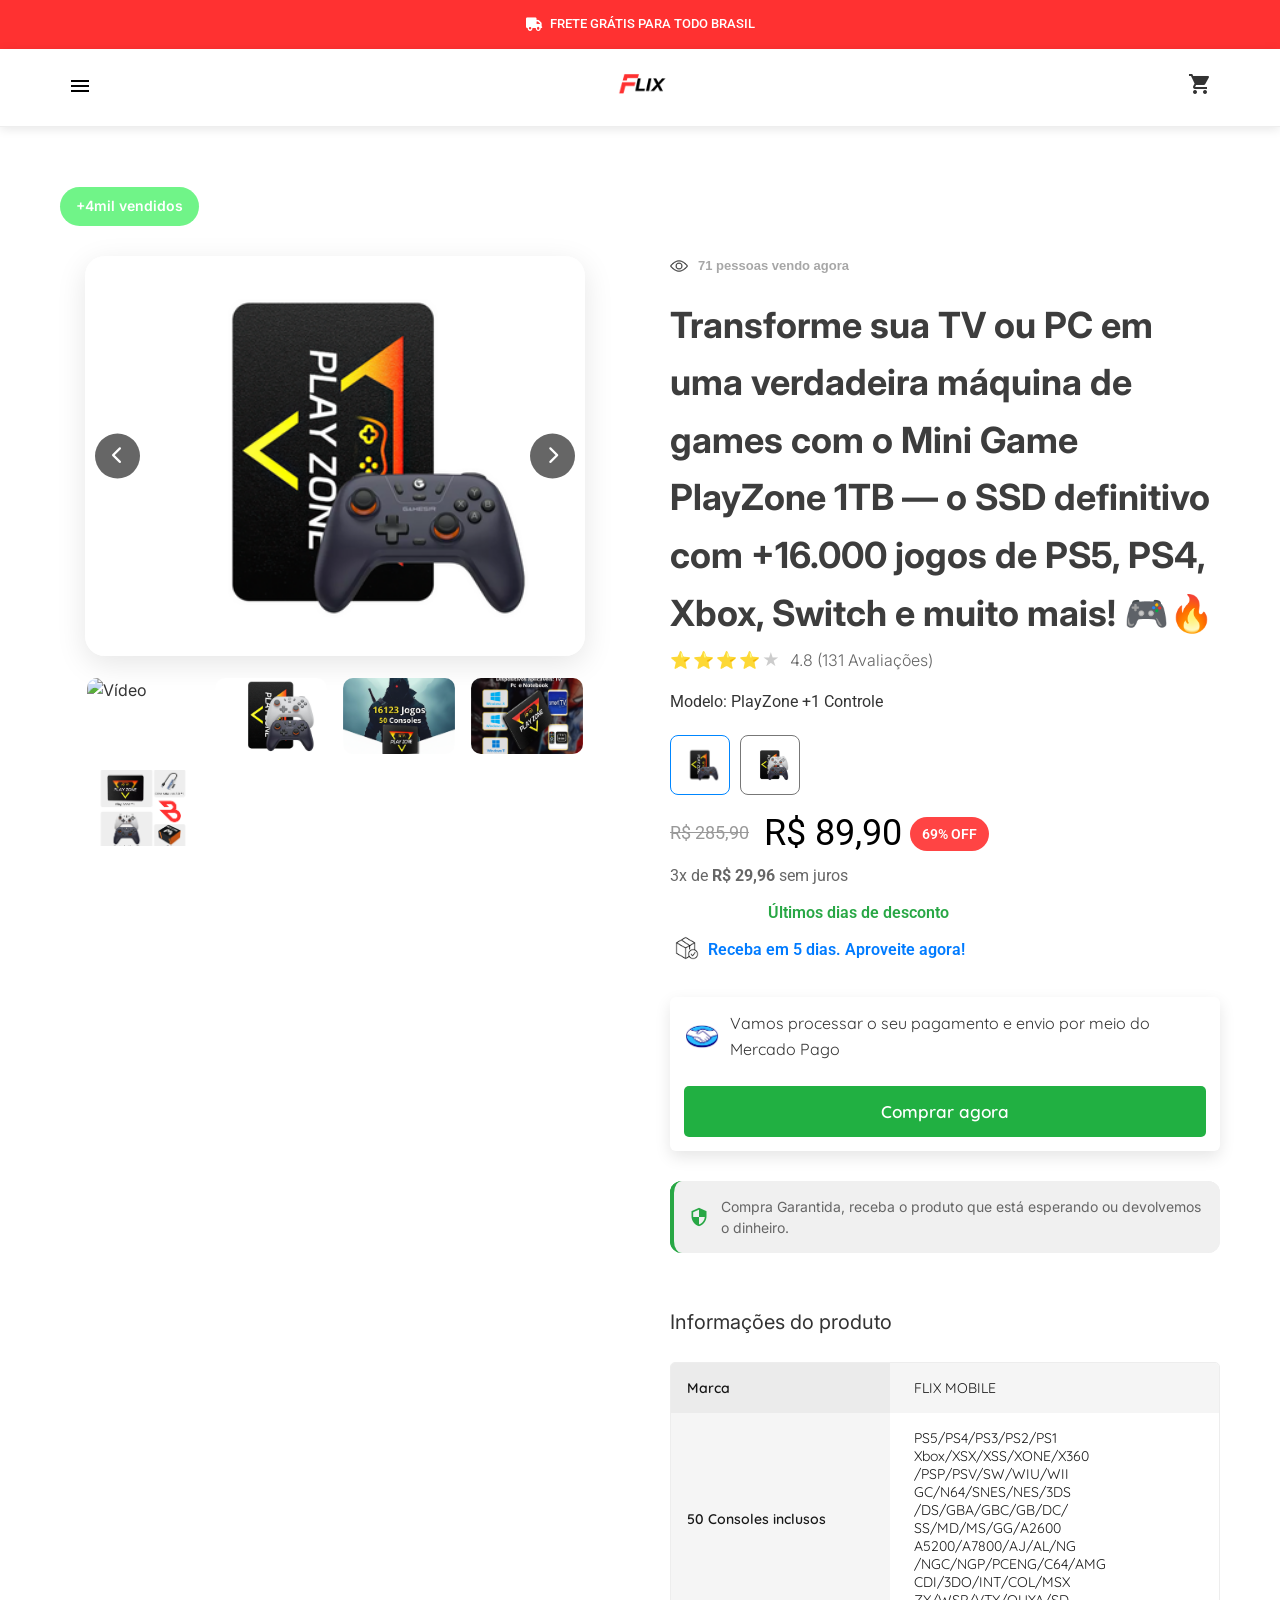
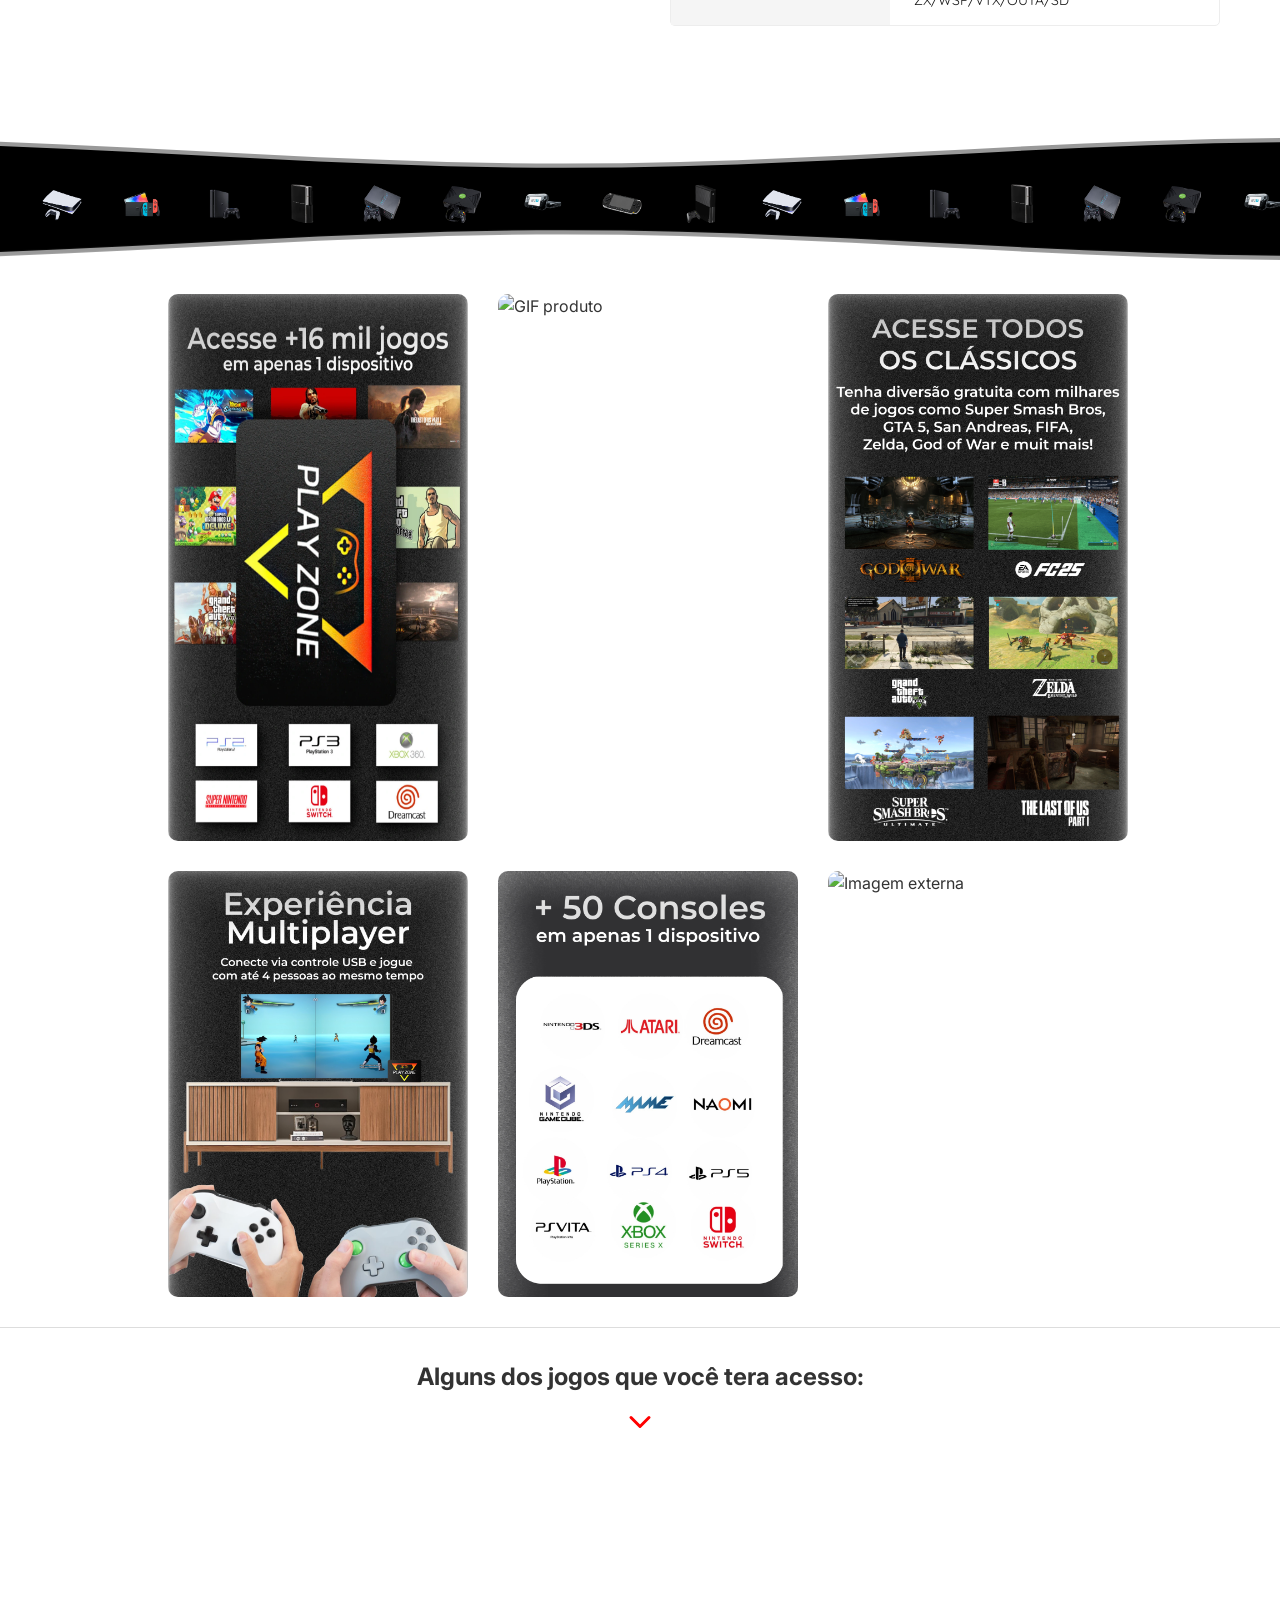
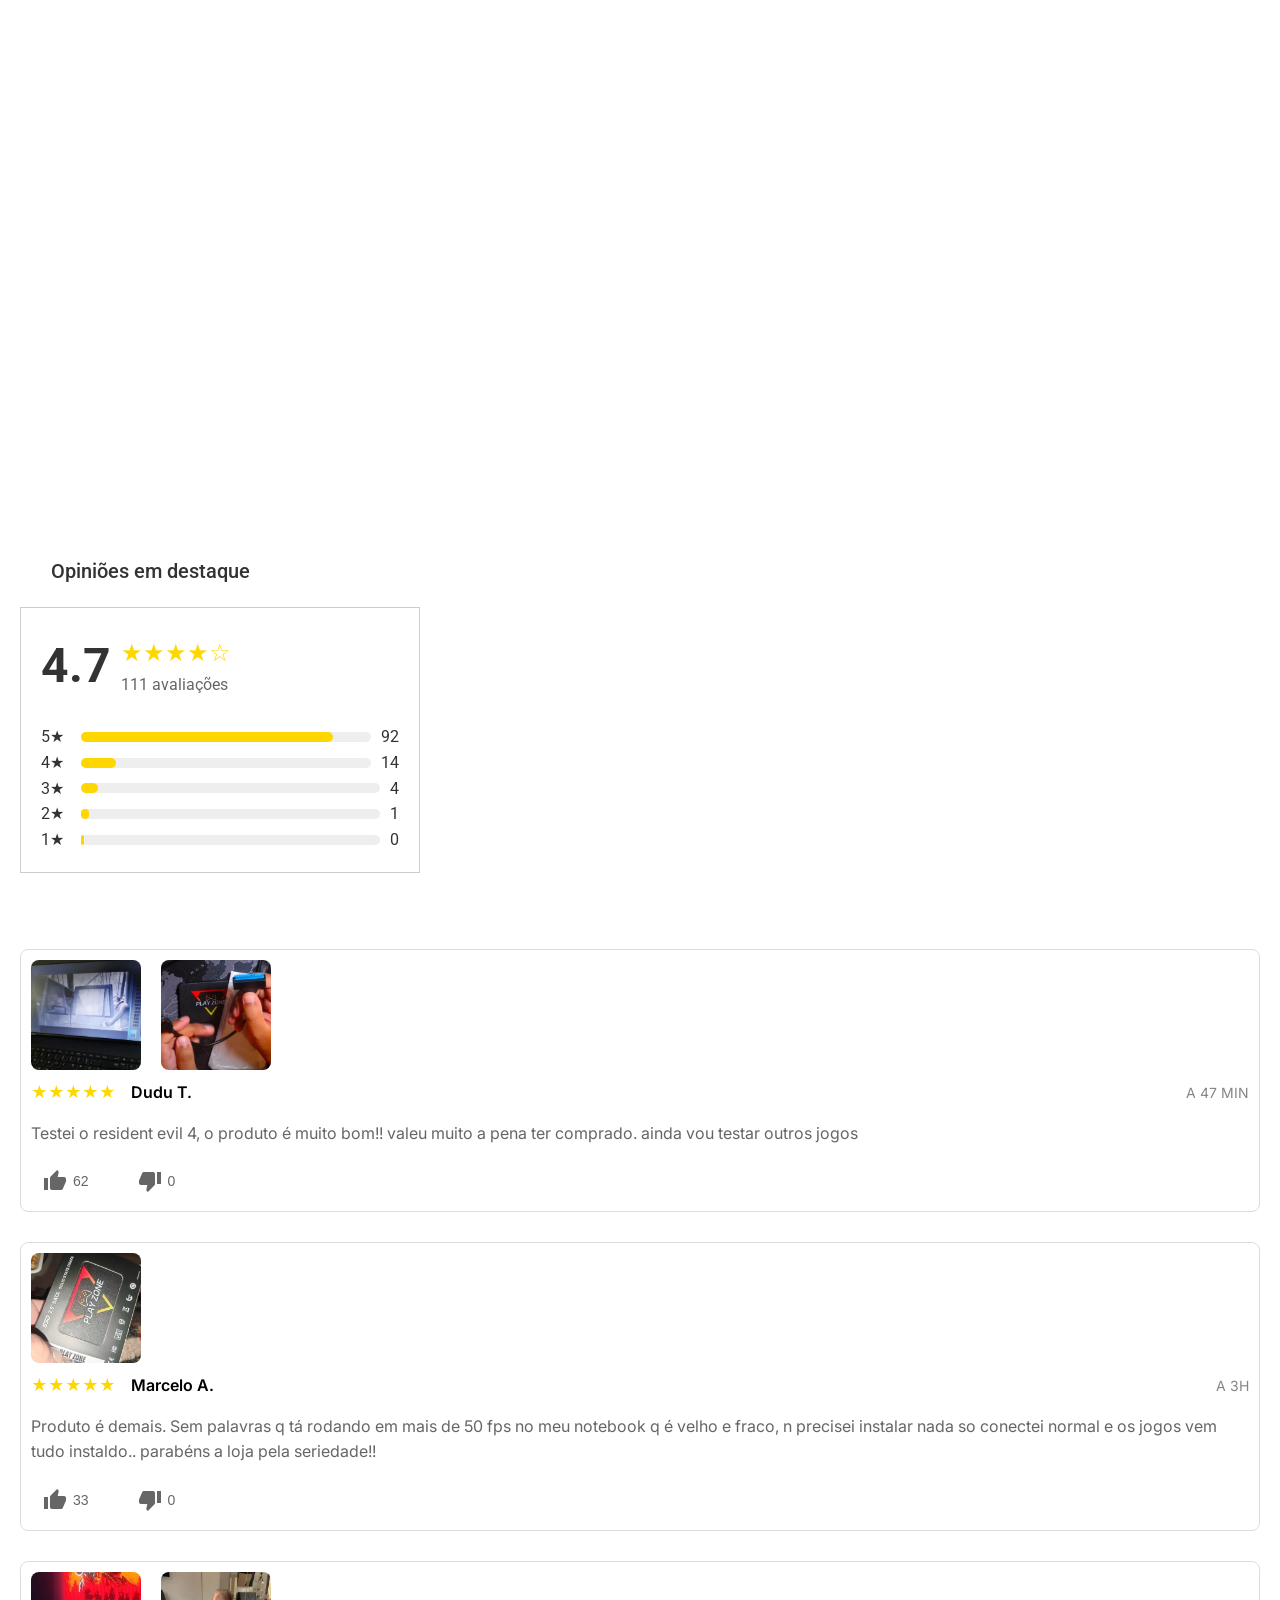
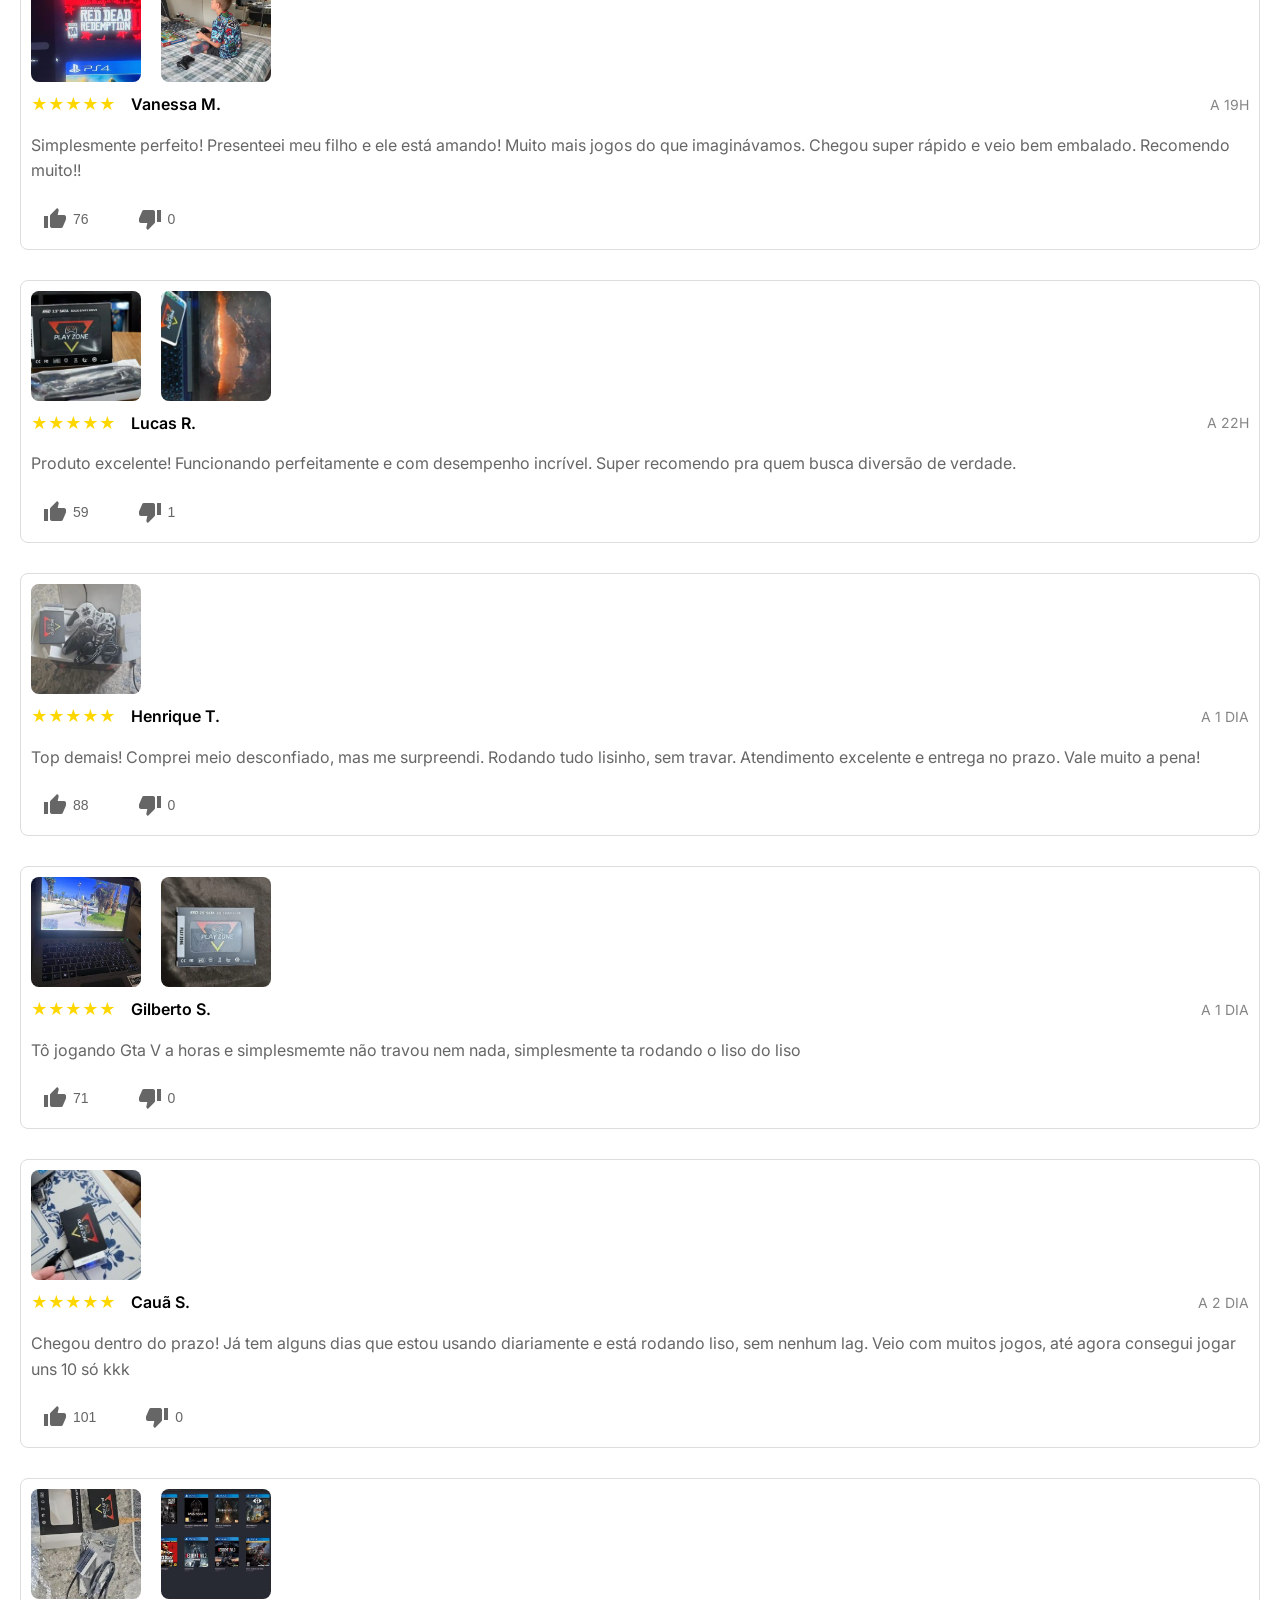
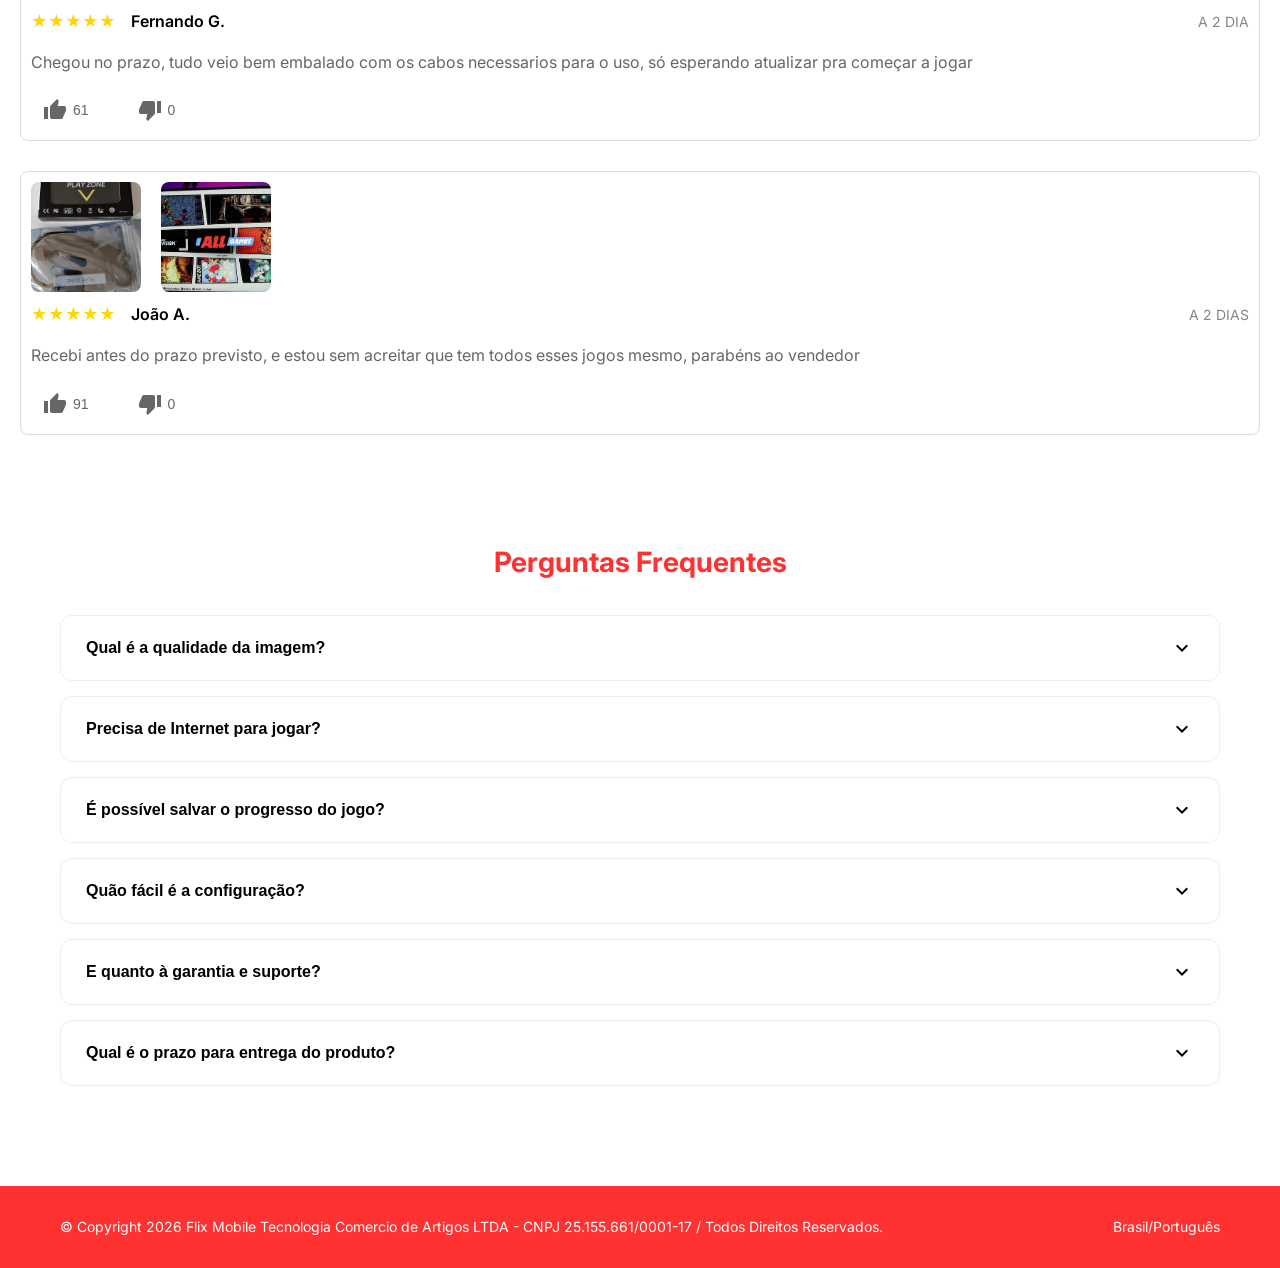
==== commit 4afaa453: "Add files via upload" ====
--- a/index.html
+++ b/index.html
@@ -127,6 +127,16 @@
                 <div class="product-image">
                     <div class="image-gallery">
                         <div class="main-image" id="mainMedia">
+
+                            <button class="nav-arrow left" id="prevBtn">
+                                    <i class="fa-solid fa-chevron-left"></i>
+                                    </button>
+
+                                    <button class="nav-arrow right" id="nextBtn">
+                                    <i class="fa-solid fa-chevron-right"></i>
+                                    </button>
+
+
                             <img id="mainImage" src="./img/img.webp" alt="Mini Game PlayZone 1TB - Imagem Principal">
 
 
@@ -159,9 +169,15 @@
                         <div class="thumbnail-images">
 
                             <!-- NOVAS IMAGEMS AQUI MAN, NESSAS DUAS ABAIXO -->
-                            <div class="thumbnail active" data-image="./img/img.webp">
-                                <img src="./img/img.webp" alt="PlayZone - Vista Principal">
+
+
+
+
+                            <div class="thumbnail video-thumb" data-video="true">
+                                <img src="./img/videogig.gif" alt="Vídeo" style="width:100%; height:100%; object-fit:cover; border-radius:6px;">
                             </div>
+
+
                             <div class="thumbnail" data-image="./img/img2.webp">
                                 <img src="./img/img2.webp" alt="PlayZone - Vista Principal">
                             </div>
@@ -179,8 +195,10 @@
                             </div>
 
 
-                            <div class="thumbnail video-thumb" data-video="true">
-                                <img src="./img/videogig.gif" alt="Vídeo" style="width:100%; height:100%; object-fit:cover; border-radius:6px;">
+
+
+                            <div class="thumbnail active" data-image="./img/img.webp">
+                                <img src="./img/img.webp" alt="PlayZone - Vista Principal">
                             </div>
 
 
@@ -212,6 +230,48 @@
     flex: 0 0 calc(100% / 5);
   }
 }
+
+
+
+
+
+.main-image {
+  position: relative;
+}
+
+.nav-arrow {
+  position: absolute;
+  top: 50%;
+  transform: translateY(-50%);
+  width: 45px;
+  height: 45px;
+  border-radius: 50%;
+  background: rgba(0,0,0,0.6);
+  border: none;
+  color: #fff;
+  font-size: 18px;
+  cursor: pointer;
+  z-index: 10;
+  display: flex;
+  align-items: center;
+  justify-content: center;
+  transition: all 0.3s ease;
+}
+
+.nav-arrow:hover {
+  background: rgba(0,0,0,0.9);
+  transform: translateY(-50%) scale(1.1);
+}
+
+.nav-arrow.left {
+  left: 10px;
+}
+
+.nav-arrow.right {
+  right: 10px;
+}
+
+
 
 
 </style>
@@ -255,6 +315,67 @@
   });
 });
 </script>
+
+
+
+<script>
+
+
+   
+document.addEventListener("DOMContentLoaded", () => {
+  const thumbnails = Array.from(document.querySelectorAll(".thumbnail"));
+  const mainImage = document.getElementById("mainImage");
+  const mainVideo = document.getElementById("mainVideo");
+  const player = document.querySelector("vturb-smartplayer");
+
+  let currentIndex = thumbnails.findIndex(t => t.classList.contains("active"));
+  if (currentIndex === -1) currentIndex = 0;
+
+  function showItem(index) {
+    thumbnails.forEach(t => t.classList.remove("active"));
+    const item = thumbnails[index];
+    item.classList.add("active");
+
+    const isVideo = item.dataset.video;
+
+    if (isVideo) {
+      mainImage.style.display = "none";
+      if (player) player.style.display = "block";
+    } else {
+      mainImage.style.display = "block";
+      if (player) player.style.display = "none";
+
+      const newSrc = item.dataset.image;
+      mainImage.src = newSrc;
+    }
+
+    currentIndex = index;
+  }
+
+  // Clique nas thumbnails
+  thumbnails.forEach((thumb, index) => {
+    thumb.addEventListener("click", () => {
+      showItem(index);
+    });
+  });
+
+  // Botão NEXT
+  document.getElementById("nextBtn").addEventListener("click", () => {
+    let next = (currentIndex + 1) % thumbnails.length;
+    showItem(next);
+  });
+
+  // Botão PREV
+  document.getElementById("prevBtn").addEventListener("click", () => {
+    let prev = (currentIndex - 1 + thumbnails.length) % thumbnails.length;
+    showItem(prev);
+  });
+
+});
+</script>
+
+
+
 
 
 
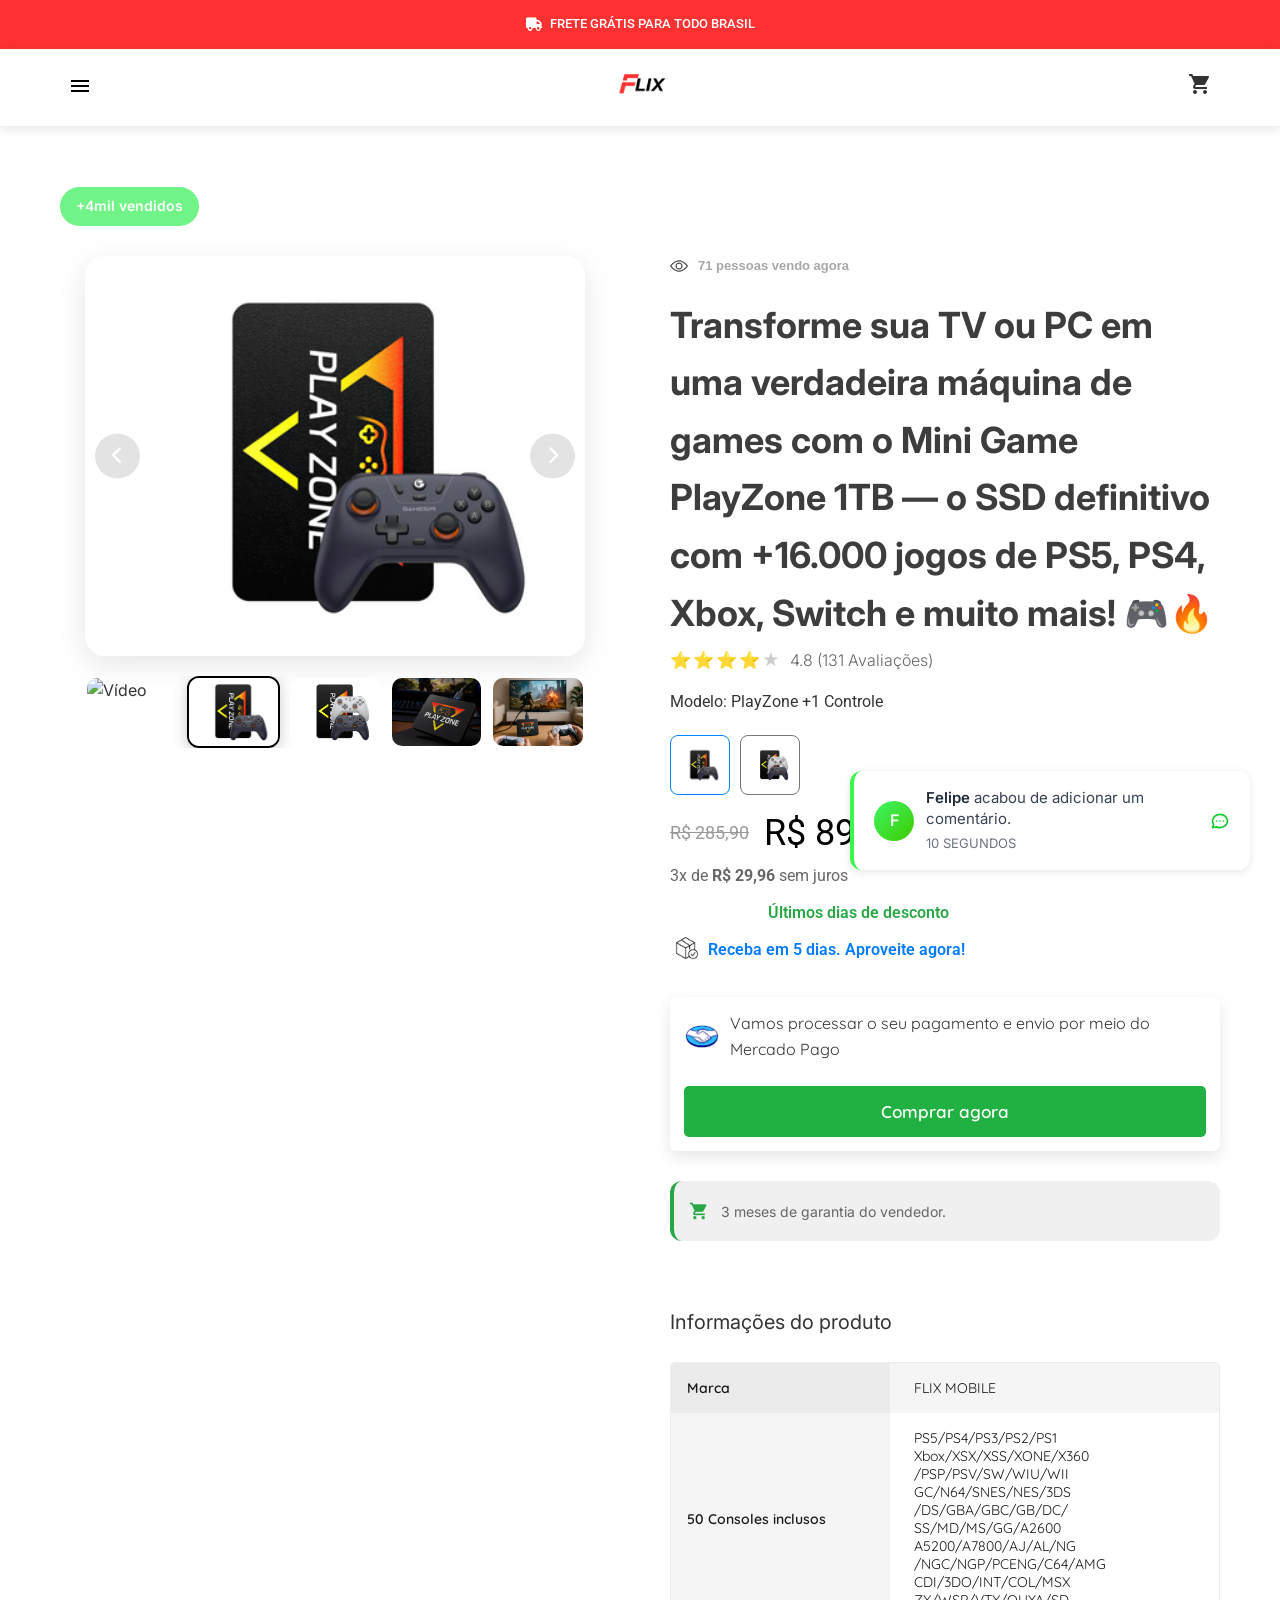
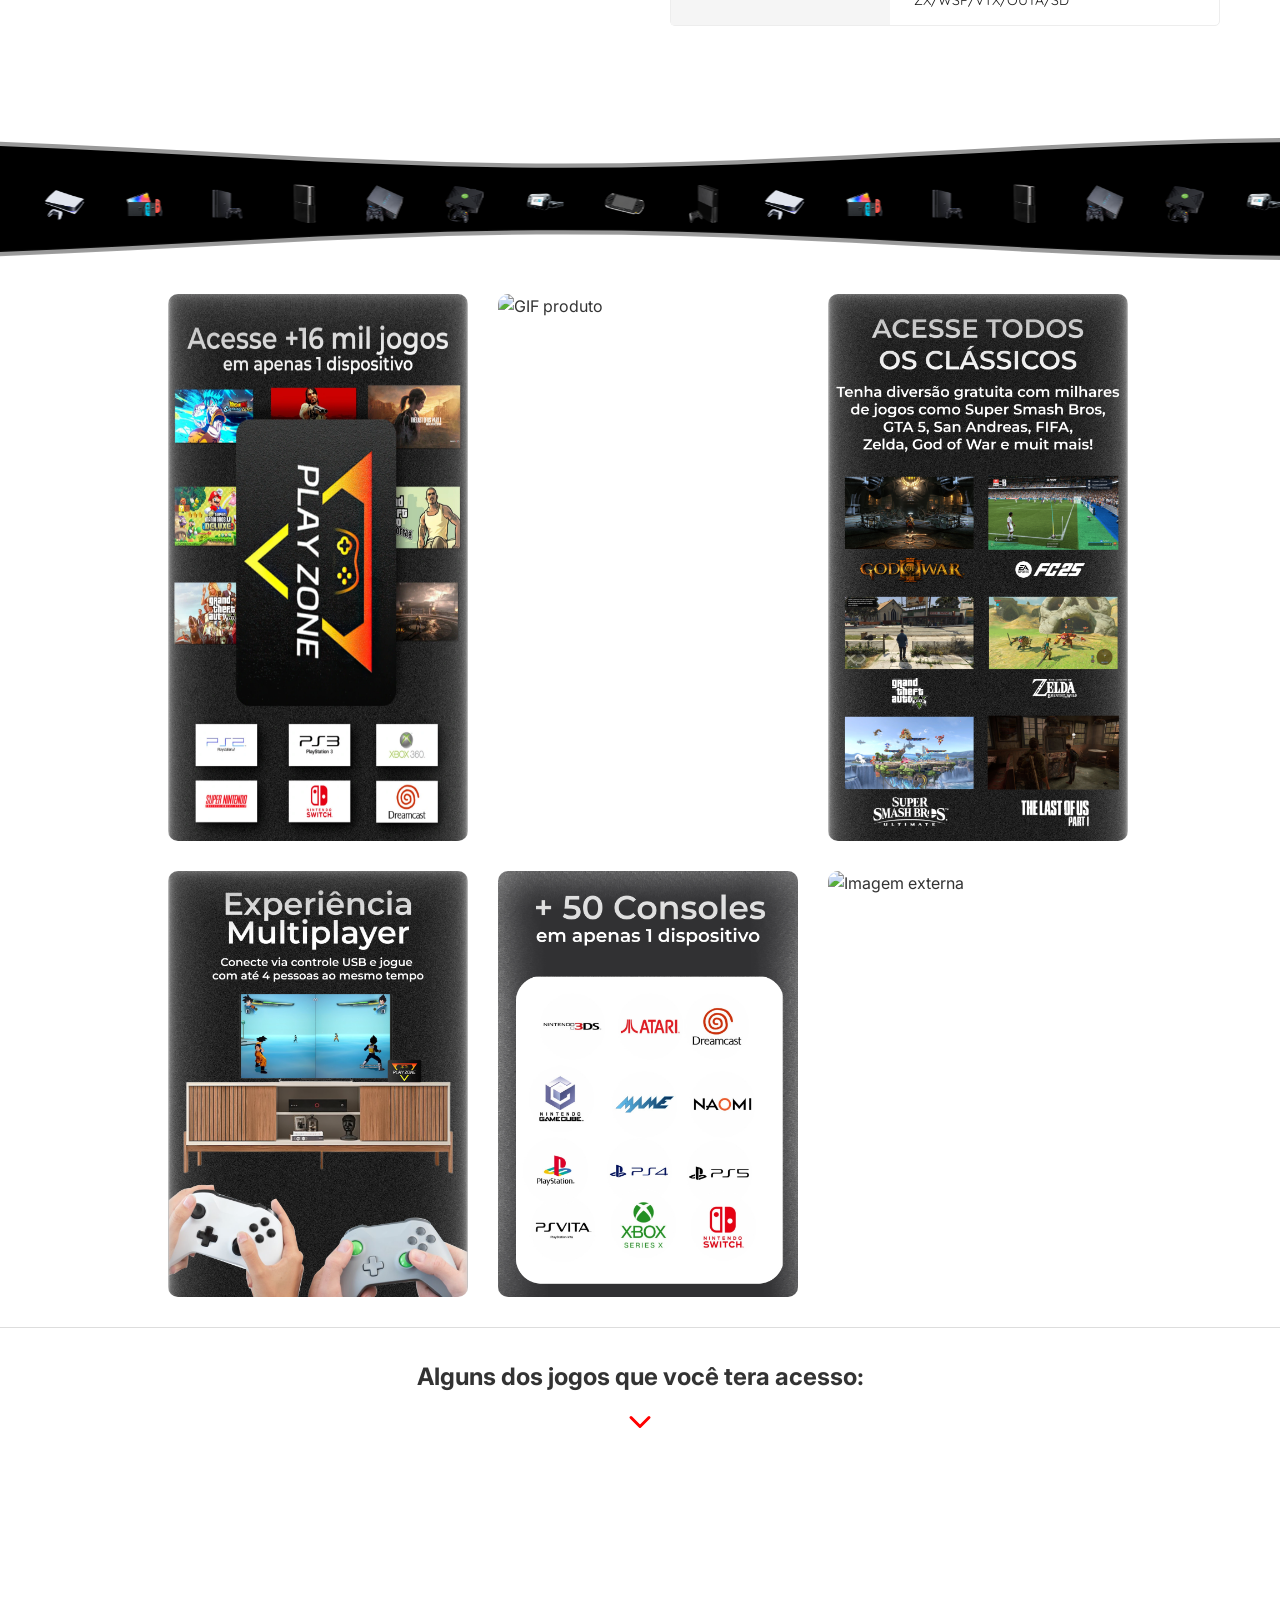
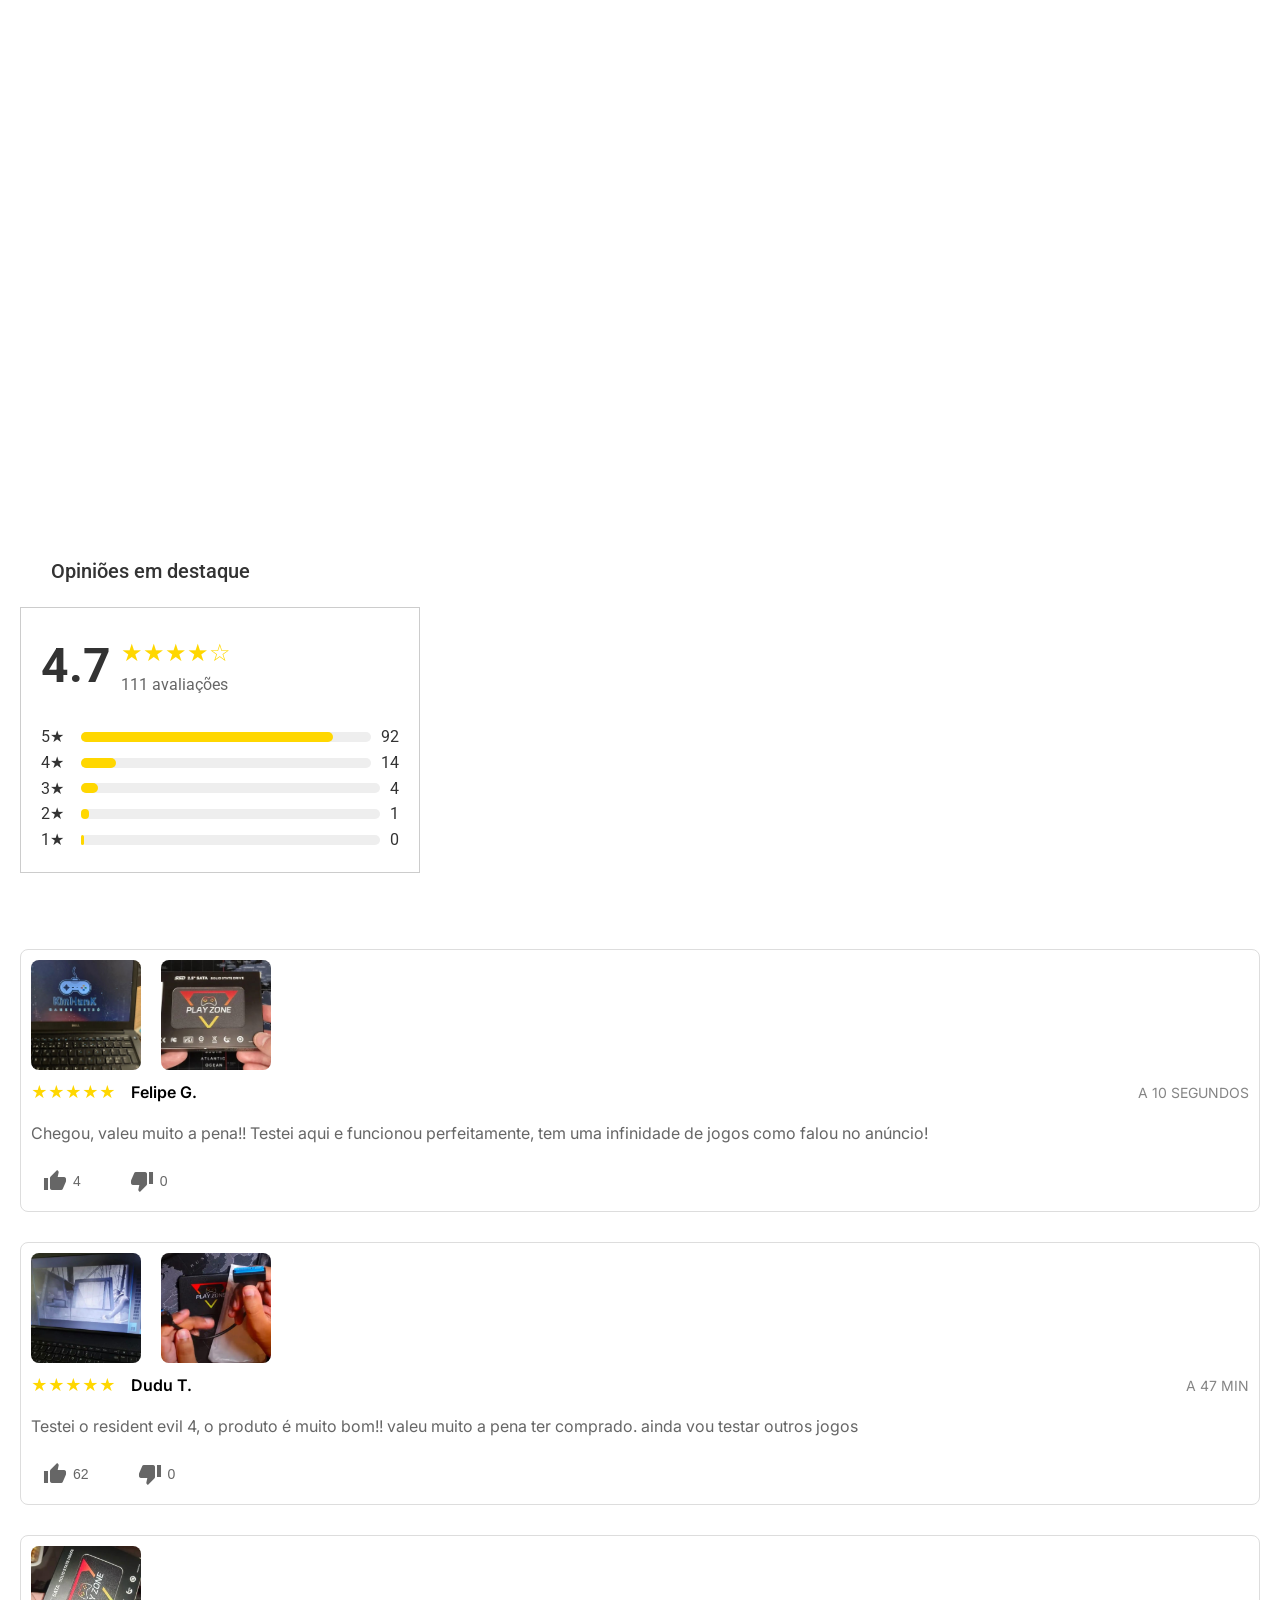
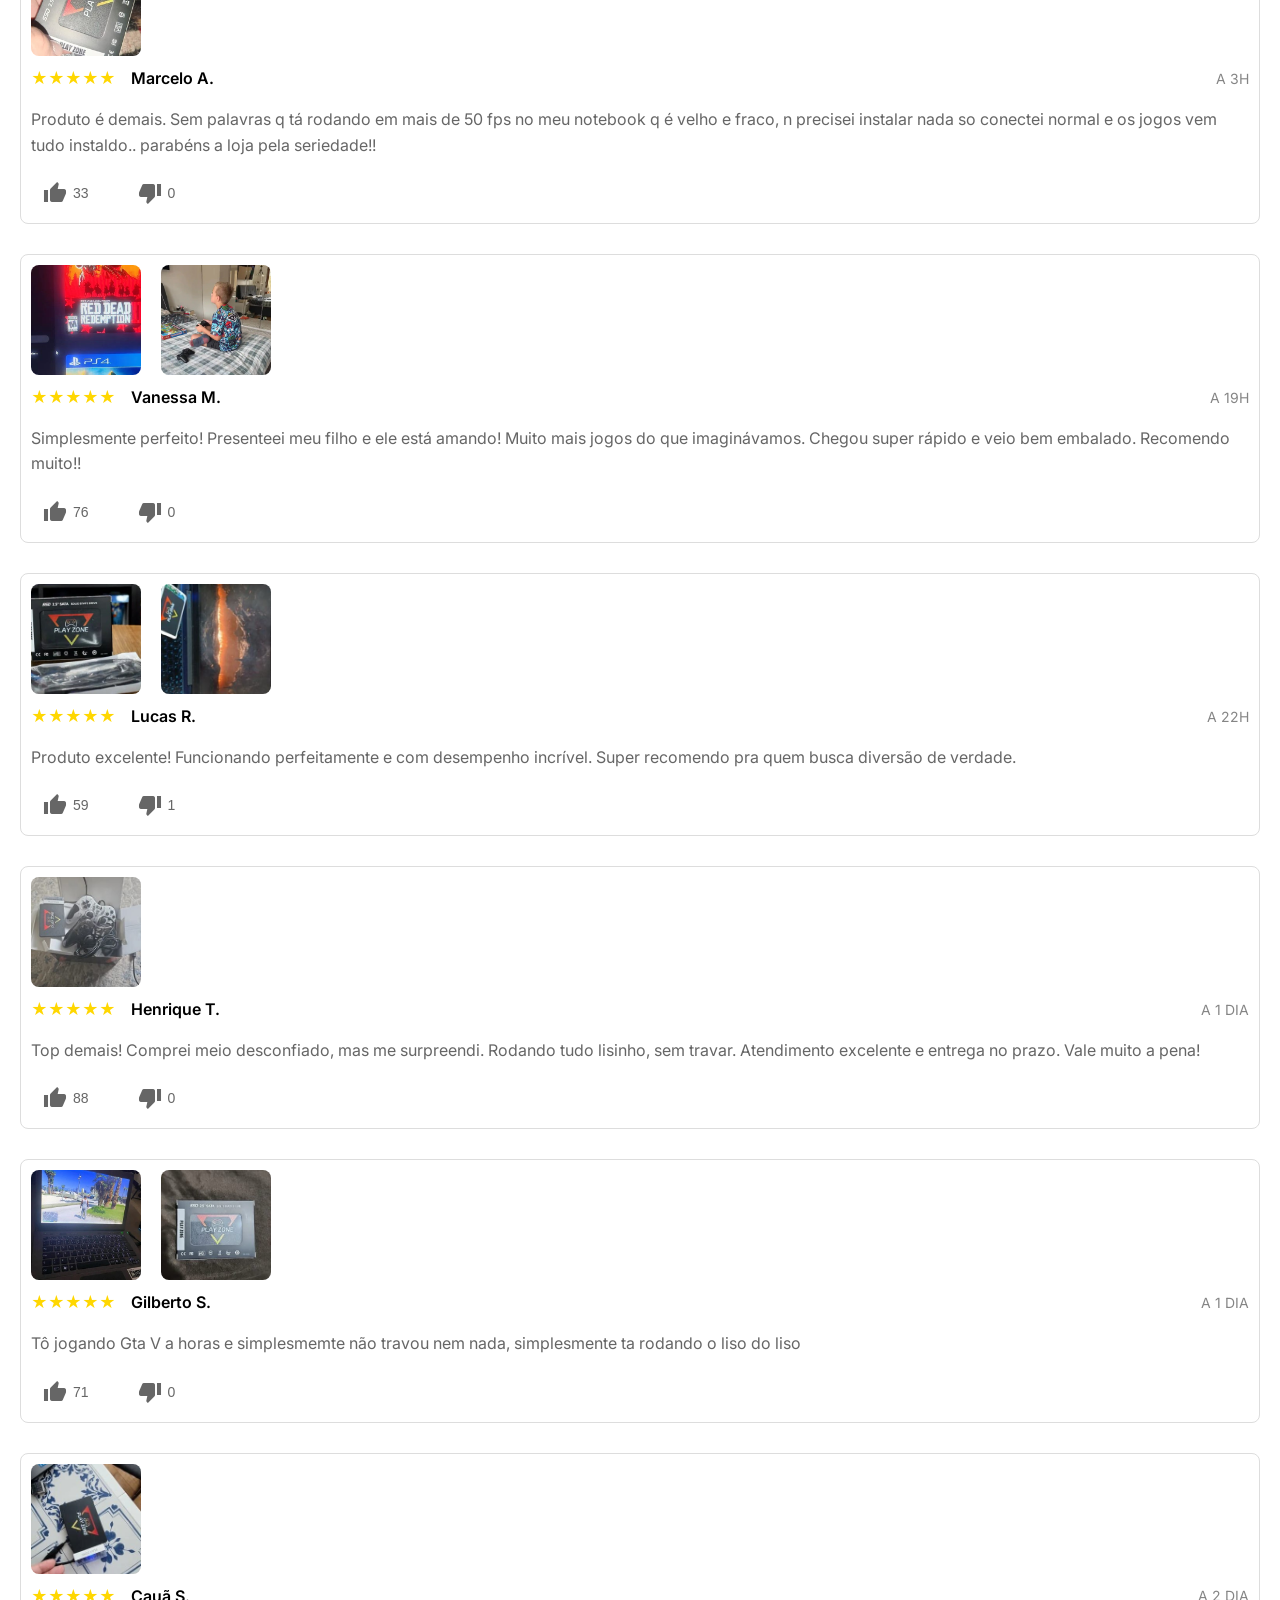
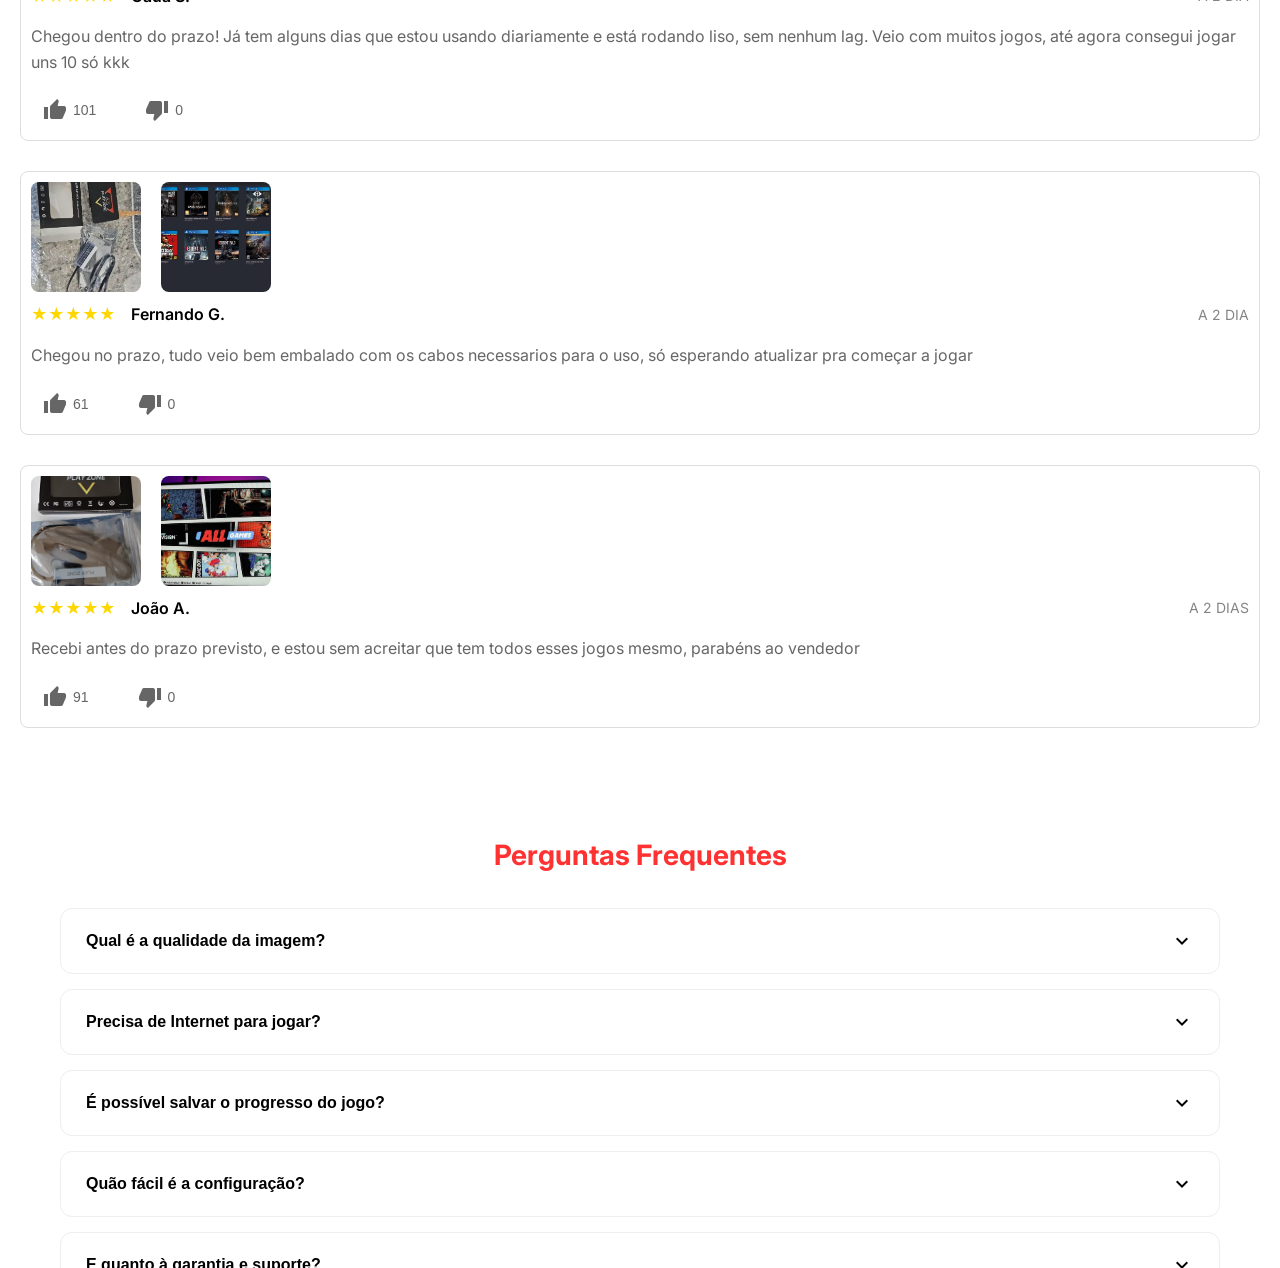
==== commit 99e0b961: "Atualiza index.html, styles.css e script.js com melhorias recentes - Thumbnails com CSS flex-basis p" ====
--- a/index.html
+++ b/index.html
@@ -127,33 +127,25 @@
                 <div class="product-image">
                     <div class="image-gallery">
                         <div class="main-image" id="mainMedia">
-
                             <button class="nav-arrow left" id="prevBtn">
-                                    <i class="fa-solid fa-chevron-left"></i>
-                                    </button>
-
-                                    <button class="nav-arrow right" id="nextBtn">
-                                    <i class="fa-solid fa-chevron-right"></i>
-                                    </button>
-
-
+                                <i class="fa-solid fa-chevron-left"></i>
+                            </button>
+                            <button class="nav-arrow right" id="nextBtn">
+                                <i class="fa-solid fa-chevron-right"></i>
+                            </button>
                             <img id="mainImage" src="./img/img.webp" alt="Mini Game PlayZone 1TB - Imagem Principal">
 
 
      
 
 
-                                <vturb-smartplayer
-                                id="vid-688541fd3d9c5796889d2969"
-                                style="display: block; margin: 0 auto; width: 100%;">
-                                </vturb-smartplayer>
-
+                                <div id="videoWrapper" style="display: none; width: 100%;">
+                                    <vturb-smartplayer id="vid-688541fd3d9c5796889d2969" style="display: block; width: 100%;"></vturb-smartplayer>
+                                </div>
                                 <script type="text/javascript">
-                                var s = document.createElement("script");
-                                s.src = "https://scripts.converteai.net/1cdf0196-328c-4372-ab25-d73cd491f075/players/688541fd3d9c5796889d2969/v4/player.js";
-                                s.async = true;
-                                s.id = 'mainVideo';
-                                document.head.appendChild(s);
+                                var s=document.createElement("script");
+                                s.src="https://scripts.converteai.net/1cdf0196-328c-4372-ab25-d73cd491f075/players/688541fd3d9c5796889d2969/v4/player.js",
+                                s.async=!0,document.head.appendChild(s);
                                 </script>
 
 
@@ -166,211 +158,155 @@
 
 
                         </div>
-                        <div class="thumbnail-images">
-
-                            <!-- NOVAS IMAGEMS AQUI MAN, NESSAS DUAS ABAIXO -->
-
-
-
-
-                            <div class="thumbnail video-thumb" data-video="true">
-                                <img src="./img/videogig.gif" alt="Vídeo" style="width:100%; height:100%; object-fit:cover; border-radius:6px;">
+                        <div class="thumb-strip-wrapper">
+                            <div class="thumbnail-images" id="thumbStrip">
+                                <div class="thumbnail video-thumb" data-video="true">
+                                    <img src="./img/videogig.gif" alt="Vídeo" style="width:100%; height:100%; object-fit:cover; border-radius:6px;">
+                                </div>
+                                <div class="thumbnail active" data-image="./img/img.webp">
+                                    <img src="./img/img.webp" alt="PlayZone - Vista Principal">
+                                </div>
+                                <div class="thumbnail" data-image="./img/img2.webp">
+                                    <img src="./img/img2.webp" alt="PlayZone - Vista 2">
+                                </div>
+                                <div class="thumbnail" data-image="./img/nova1.png">
+                                    <img src="./img/nova1.png" alt="PlayZone - Vista 3">
+                                </div>
+                                <div class="thumbnail" data-image="./img/nova2.webp">
+                                    <img src="./img/nova2.webp" alt="PlayZone - Vista 4">
+                                </div>
+                                <div class="thumbnail" data-image="./img/v1.webp">
+                                    <img src="./img/v1.webp" alt="PlayZone - Vista 5">
+                                </div>
+                                <div class="thumbnail" data-image="./img/v2.webp">
+                                    <img src="./img/v2.webp" alt="PlayZone - Vista 6">
+                                </div>
+                                <div class="thumbnail" data-image="./img/Play-Zone-1-_1_.webp">
+                                    <img src="./img/Play-Zone-1-_1_.webp" alt="PlayZone - Controle Incluído">
+                                </div>
                             </div>
-
-
-                            <div class="thumbnail" data-image="./img/img2.webp">
-                                <img src="./img/img2.webp" alt="PlayZone - Vista Principal">
-                            </div>
-
-
-                            <div class="thumbnail" data-image="./img/v1.webp">
-                                <img src="./img/v1.webp" alt="PlayZone - Vista Principal">
-                            </div>
-
-                            <div class="thumbnail" data-image="./img/v2.webp">
-                                <img src="./img/v2.webp" alt="PlayZone - Vista Principal">
-                            </div>
-                            <div class="thumbnail" data-image="./img/Play-Zone-1-_1_.webp">
-                                <img src="./img/Play-Zone-1-_1_.webp" alt="PlayZone - Controle Incluído">
-                            </div>
-
-
-
-
-                            <div class="thumbnail active" data-image="./img/img.webp">
-                                <img src="./img/img.webp" alt="PlayZone - Vista Principal">
-                            </div>
-
-
-
-                            <div class="thumbnail" data-image="./img/v2.webp">
-                                <img src="./img/v2.webp" alt="PlayZone - Vista Principal">
-                            </div>
-
-                            <div class="thumbnail" data-image="./img/Play-Zone-1-_1_.webp">
-                                <img src="./img/Play-Zone-1-_1_.webp" alt="PlayZone - Controle Incluído">
-                            </div>
-
-                            
                         </div>
                     </div>
                 </div>
 
-
 <style>
-
-
-    @media (max-width: 480px) {
-  .thumbnail-images {
+/* Setas de navegação da imagem principal */
+.main-image {
+    position: relative;
+    isolation: isolate;
+}
+
+.nav-arrow {
+    position: absolute;
+    top: 50%;
+    transform: translateY(-50%);
+    width: 45px;
+    height: 45px;
+    border-radius: 50%;
+    background: rgba(0, 0, 0, 0.22);
+    border: none;
+    color: #fff;
+    font-size: 18px;
+    cursor: pointer;
+    z-index: 10;
     display: flex;
-    overflow: hidden;
-  }
-
-  .thumbnail {
-    flex: 0 0 calc(100% / 5);
-  }
+    align-items: center;
+    justify-content: center;
+    transition: background 0.3s ease, opacity 0.3s ease, transform 0.3s ease;
+    opacity: 0.5;
 }
 
-
-
-
-
-.main-image {
-  position: relative;
+.nav-arrow:hover {
+    background: rgba(0, 0, 0, 0.75);
+    opacity: 1;
+    transform: translateY(-50%) scale(1.1);
 }
 
-.nav-arrow {
-  position: absolute;
-  top: 50%;
-  transform: translateY(-50%);
-  width: 45px;
-  height: 45px;
-  border-radius: 50%;
-  background: rgba(0,0,0,0.6);
-  border: none;
-  color: #fff;
-  font-size: 18px;
-  cursor: pointer;
-  z-index: 10;
-  display: flex;
-  align-items: center;
-  justify-content: center;
-  transition: all 0.3s ease;
-}
-
-.nav-arrow:hover {
-  background: rgba(0,0,0,0.9);
-  transform: translateY(-50%) scale(1.1);
-}
-
-.nav-arrow.left {
-  left: 10px;
-}
-
-.nav-arrow.right {
-  right: 10px;
-}
-
-
-
-
+.nav-arrow.left  { left: 10px; }
+.nav-arrow.right { right: 10px; }
+
+/* Fade suave na imagem principal */
+#mainImage { transition: opacity 0.25s ease; }
+
+/* Thumbnails — o JS controla a largura individual via offsetWidth */
 </style>
 
 <script>
+/* Script unificado: CSS dimensiona os thumbnails, JS só move o strip */
 document.addEventListener("DOMContentLoaded", () => {
-  const container = document.querySelector(".thumbnail-images");
-  const thumbnails = Array.from(container.children);
-
-  let startIndex = 0;
-  const visibleCount = 5;
-
-  function render() {
-    thumbnails.forEach((thumb) => {
-      thumb.style.display = "none";
+    const thumbStrip = document.getElementById("thumbStrip");
+    const wrapper    = thumbStrip.parentElement;
+    const thumbItems = Array.from(thumbStrip.children);
+    const mainImage    = document.getElementById("mainImage");
+    const videoWrapper = document.getElementById("videoWrapper");
+
+    const VISIBLE = 5;
+    let startIndex   = 0;
+    let currentIndex = thumbItems.findIndex(t => t.classList.contains("active"));
+    if (currentIndex === -1) currentIndex = 0;
+
+    function getGap() {
+        return parseFloat(getComputedStyle(thumbStrip).gap) || 8;
+    }
+
+    function applyTransform() {
+        const gap = getGap();
+        const w   = thumbItems[0].getBoundingClientRect().width;
+        if (w <= 0) return;
+        thumbStrip.style.transform = `translateX(-${startIndex * (w + gap)}px)`;
+    }
+
+    function syncStrip(index) {
+        if (index < startIndex) {
+            startIndex = index;
+        } else if (index >= startIndex + VISIBLE) {
+            startIndex = index - VISIBLE + 1;
+        }
+        const maxStart = Math.max(0, thumbItems.length - VISIBLE);
+        startIndex = Math.max(0, Math.min(startIndex, maxStart));
+        applyTransform();
+    }
+
+    function showItem(index) {
+        thumbItems.forEach(t => t.classList.remove("active"));
+        const item = thumbItems[index];
+        item.classList.add("active");
+        currentIndex = index;
+        syncStrip(index);
+
+        mainImage.style.opacity = "0";
+        setTimeout(() => {
+            if (item.dataset.video) {
+                mainImage.style.display = "none";
+                videoWrapper.style.display = "block";
+            } else {
+                mainImage.style.display = "block";
+                videoWrapper.style.display = "none";
+                mainImage.src = item.dataset.image;
+            }
+            mainImage.style.opacity = "1";
+        }, 220);
+    }
+
+    /* Recalcula o transform se o container redimensionar (rotação de tela, etc.) */
+    const ro = new ResizeObserver(() => applyTransform());
+    ro.observe(wrapper);
+
+    thumbItems.forEach((thumb, i) => {
+        thumb.addEventListener("click", () => showItem(i));
     });
 
-    for (let i = 0; i < visibleCount; i++) {
-      const index = (startIndex + i) % thumbnails.length;
-      thumbnails[index].style.display = "block";
-    }
-  }
-
-  render();
-
-  container.addEventListener("click", (e) => {
-    const clicked = e.target.closest(".thumbnail");
-    if (!clicked) return;
-
-    // AVANÇA sempre
-    startIndex = (startIndex + 1) % thumbnails.length;
-    render();
-  });
-
-  // OPCIONAL: botão ou scroll pra voltar
-  document.addEventListener("keydown", (e) => {
-    if (e.key === "ArrowLeft") {
-      startIndex = (startIndex - 1 + thumbnails.length) % thumbnails.length;
-      render();
-    }
-  });
-});
-</script>
-
-
-
-<script>
-
-
-   
-document.addEventListener("DOMContentLoaded", () => {
-  const thumbnails = Array.from(document.querySelectorAll(".thumbnail"));
-  const mainImage = document.getElementById("mainImage");
-  const mainVideo = document.getElementById("mainVideo");
-  const player = document.querySelector("vturb-smartplayer");
-
-  let currentIndex = thumbnails.findIndex(t => t.classList.contains("active"));
-  if (currentIndex === -1) currentIndex = 0;
-
-  function showItem(index) {
-    thumbnails.forEach(t => t.classList.remove("active"));
-    const item = thumbnails[index];
-    item.classList.add("active");
-
-    const isVideo = item.dataset.video;
-
-    if (isVideo) {
-      mainImage.style.display = "none";
-      if (player) player.style.display = "block";
-    } else {
-      mainImage.style.display = "block";
-      if (player) player.style.display = "none";
-
-      const newSrc = item.dataset.image;
-      mainImage.src = newSrc;
-    }
-
-    currentIndex = index;
-  }
-
-  // Clique nas thumbnails
-  thumbnails.forEach((thumb, index) => {
-    thumb.addEventListener("click", () => {
-      showItem(index);
+    document.getElementById("nextBtn").addEventListener("click", () => {
+        showItem((currentIndex + 1) % thumbItems.length);
     });
-  });
-
-  // Botão NEXT
-  document.getElementById("nextBtn").addEventListener("click", () => {
-    let next = (currentIndex + 1) % thumbnails.length;
-    showItem(next);
-  });
-
-  // Botão PREV
-  document.getElementById("prevBtn").addEventListener("click", () => {
-    let prev = (currentIndex - 1 + thumbnails.length) % thumbnails.length;
-    showItem(prev);
-  });
-
+    document.getElementById("prevBtn").addEventListener("click", () => {
+        showItem((currentIndex - 1 + thumbItems.length) % thumbItems.length);
+    });
+
+    document.addEventListener("keydown", e => {
+        if (e.key === "ArrowRight") showItem((currentIndex + 1) % thumbItems.length);
+        if (e.key === "ArrowLeft")  showItem((currentIndex - 1 + thumbItems.length) % thumbItems.length);
+    });
 });
 </script>
 
@@ -522,25 +458,24 @@
 </div>
 
     
- <script>const cards = document.querySelectorAll(".feature-card");
+<script>
+const cards = document.querySelectorAll(".feature-card");
 let activeIndex = 0;
 
 function rotateFeatures() {
-  const previous = activeIndex === 0 ? cards.length - 1 : activeIndex - 1;
-
-  
-  cards[previous].classList.remove("visible");
-
-
-  cards[activeIndex].classList.add("visible");
-
-  
+  const prev = activeIndex === 0 ? cards.length - 1 : activeIndex - 1;
+  const curr = activeIndex;
+
+  cards[prev].classList.remove("visible");
+
+  setTimeout(() => {
+    cards[curr].classList.add("visible");
+  }, 500);
+
   activeIndex = (activeIndex + 1) % cards.length;
 }
 
-
 rotateFeatures();
-
 setInterval(rotateFeatures, 4000);
 </script>
 
--- a/styles.css
+++ b/styles.css
@@ -294,6 +294,8 @@
     box-shadow: 0 8px 30px rgba(0, 0, 0, 0.1);
     transition: all 0.3s ease;
     position: relative;
+    display: flex;
+    align-items: center;
 }
 
 .main-image:hover {
@@ -307,26 +309,34 @@
     object-fit: cover;
     transition: opacity 0.3s ease, transform 0.3s ease;
     cursor: pointer;
+    align-self: stretch;
 }
 
 .main-image:hover img {
     transform: scale(1.05);
 }
 
+.thumb-strip-wrapper {
+    overflow: hidden;
+    width: 100%;
+}
+
 .thumbnail-images {
-    display: grid;
-    grid-template-columns: repeat(4, 1fr);
-    gap: 12px;
+    display: flex;
+    gap: 8px;
+    width: 100%;
+    transition: transform 0.35s cubic-bezier(.25,.46,.45,.94);
+    will-change: transform;
 }
 
 .thumbnail {
-    width: 100%;
-    height: 80px;
+    flex: 0 0 calc((100% - 4 * 8px) / 5);
+    height: 72px;
     border-radius: 12px;
     overflow: hidden;
     cursor: pointer;
     border: 2px solid transparent;
-    transition: all 0.3s ease;
+    transition: border-color 0.3s ease, box-shadow 0.3s ease;
     position: relative;
 }
 
@@ -512,7 +522,7 @@
 }
 
 .feature-card {
-  position: absolute; /* todos sobrepostos */
+  position: absolute;
   top: 0;
   left: 0;
   width: 100%;
@@ -523,7 +533,16 @@
   background: #f0f0f0;
   border-radius: 12px;
   border-left: 4px solid #28a745;
-
+  opacity: 0;
+  transform: translateY(12px);
+  transition: opacity 0.5s ease, transform 0.5s ease;
+  pointer-events: none;
+}
+
+.feature-card.visible {
+  opacity: 1;
+  transform: translateY(0);
+  pointer-events: auto;
 }
 
 
@@ -981,12 +1000,12 @@
     }
 
     .thumbnail-images {
-        grid-template-columns: repeat(6, 1fr);
-        gap: 8px;
+        gap: 6px;
     }
 
     .thumbnail {
-        height: 60px;
+        flex-basis: calc((100% - 4 * 6px) / 5);
+        height: 62px;
     }
 }
 
@@ -1044,7 +1063,8 @@
     }
 
     .thumbnail {
-        height: 50px;
+        flex-basis: calc((100% - 4 * 6px) / 5);
+        height: 54px;
     }
 }
 
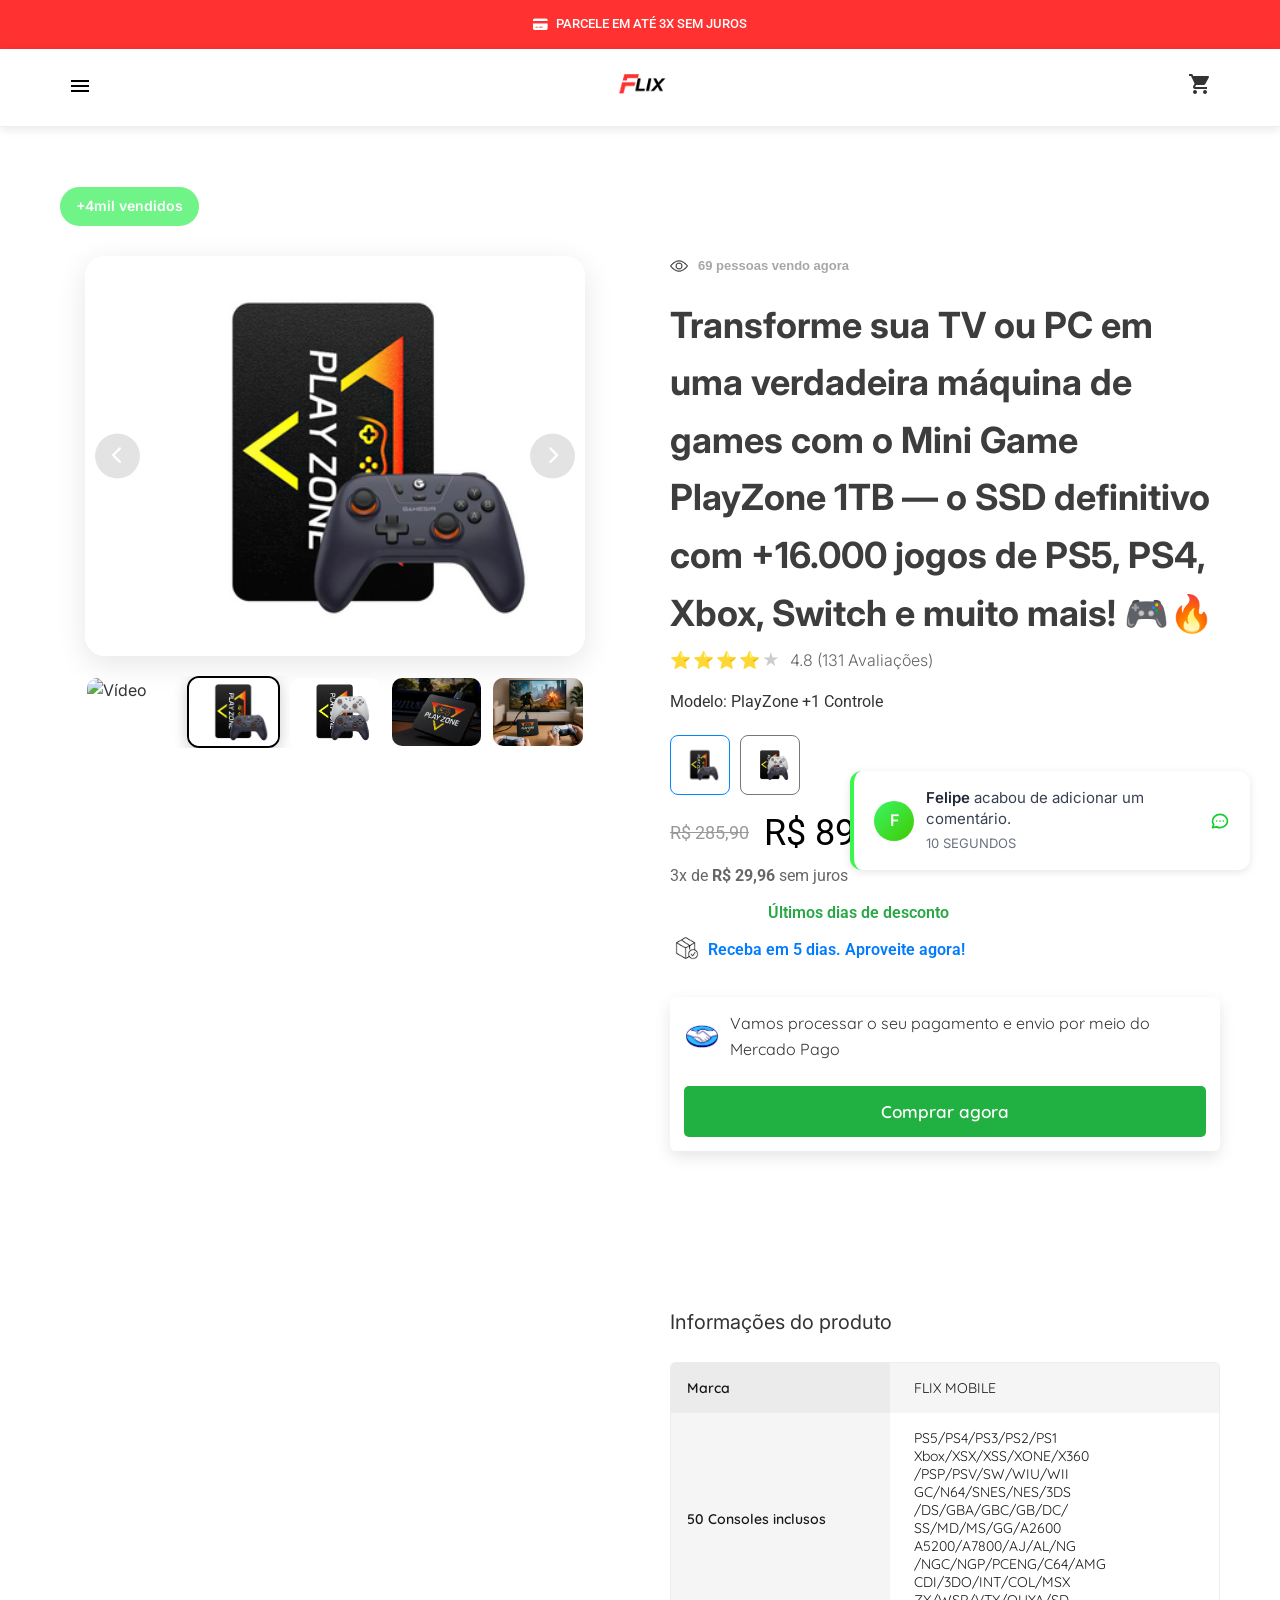
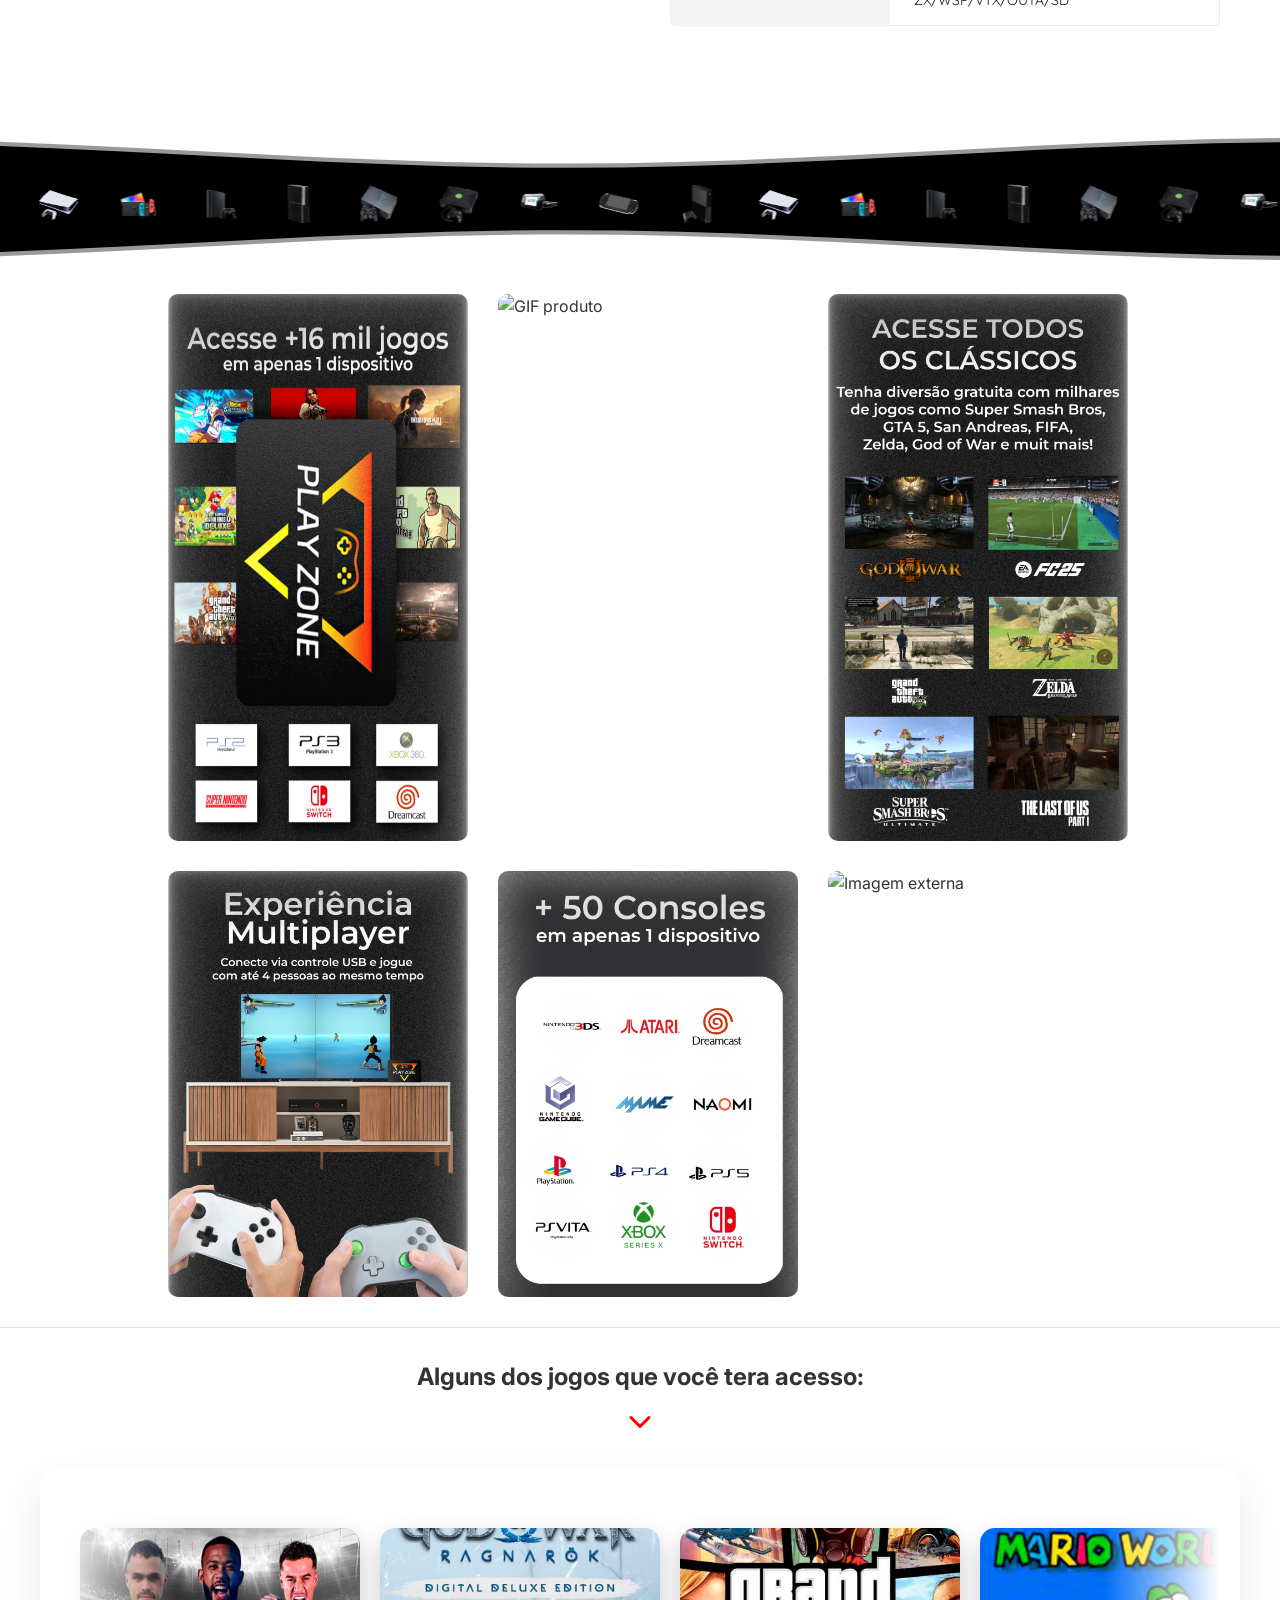
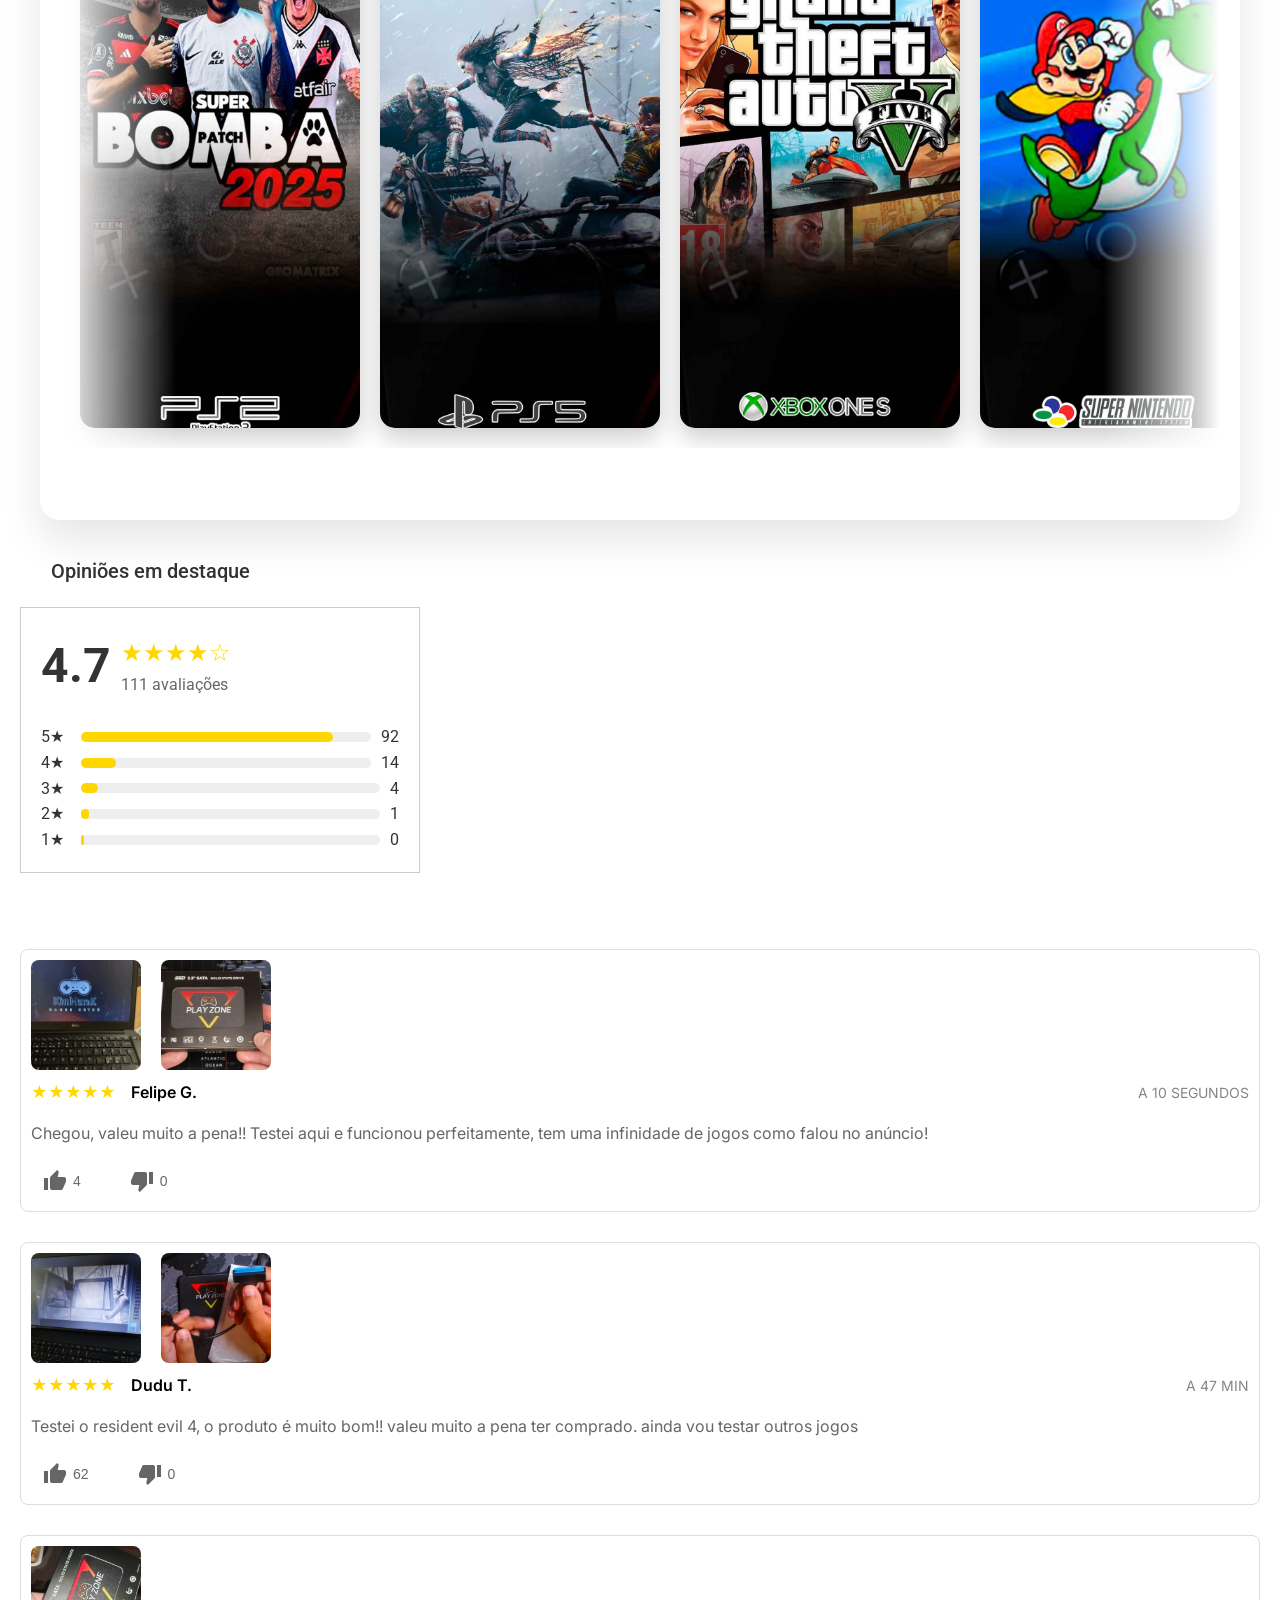
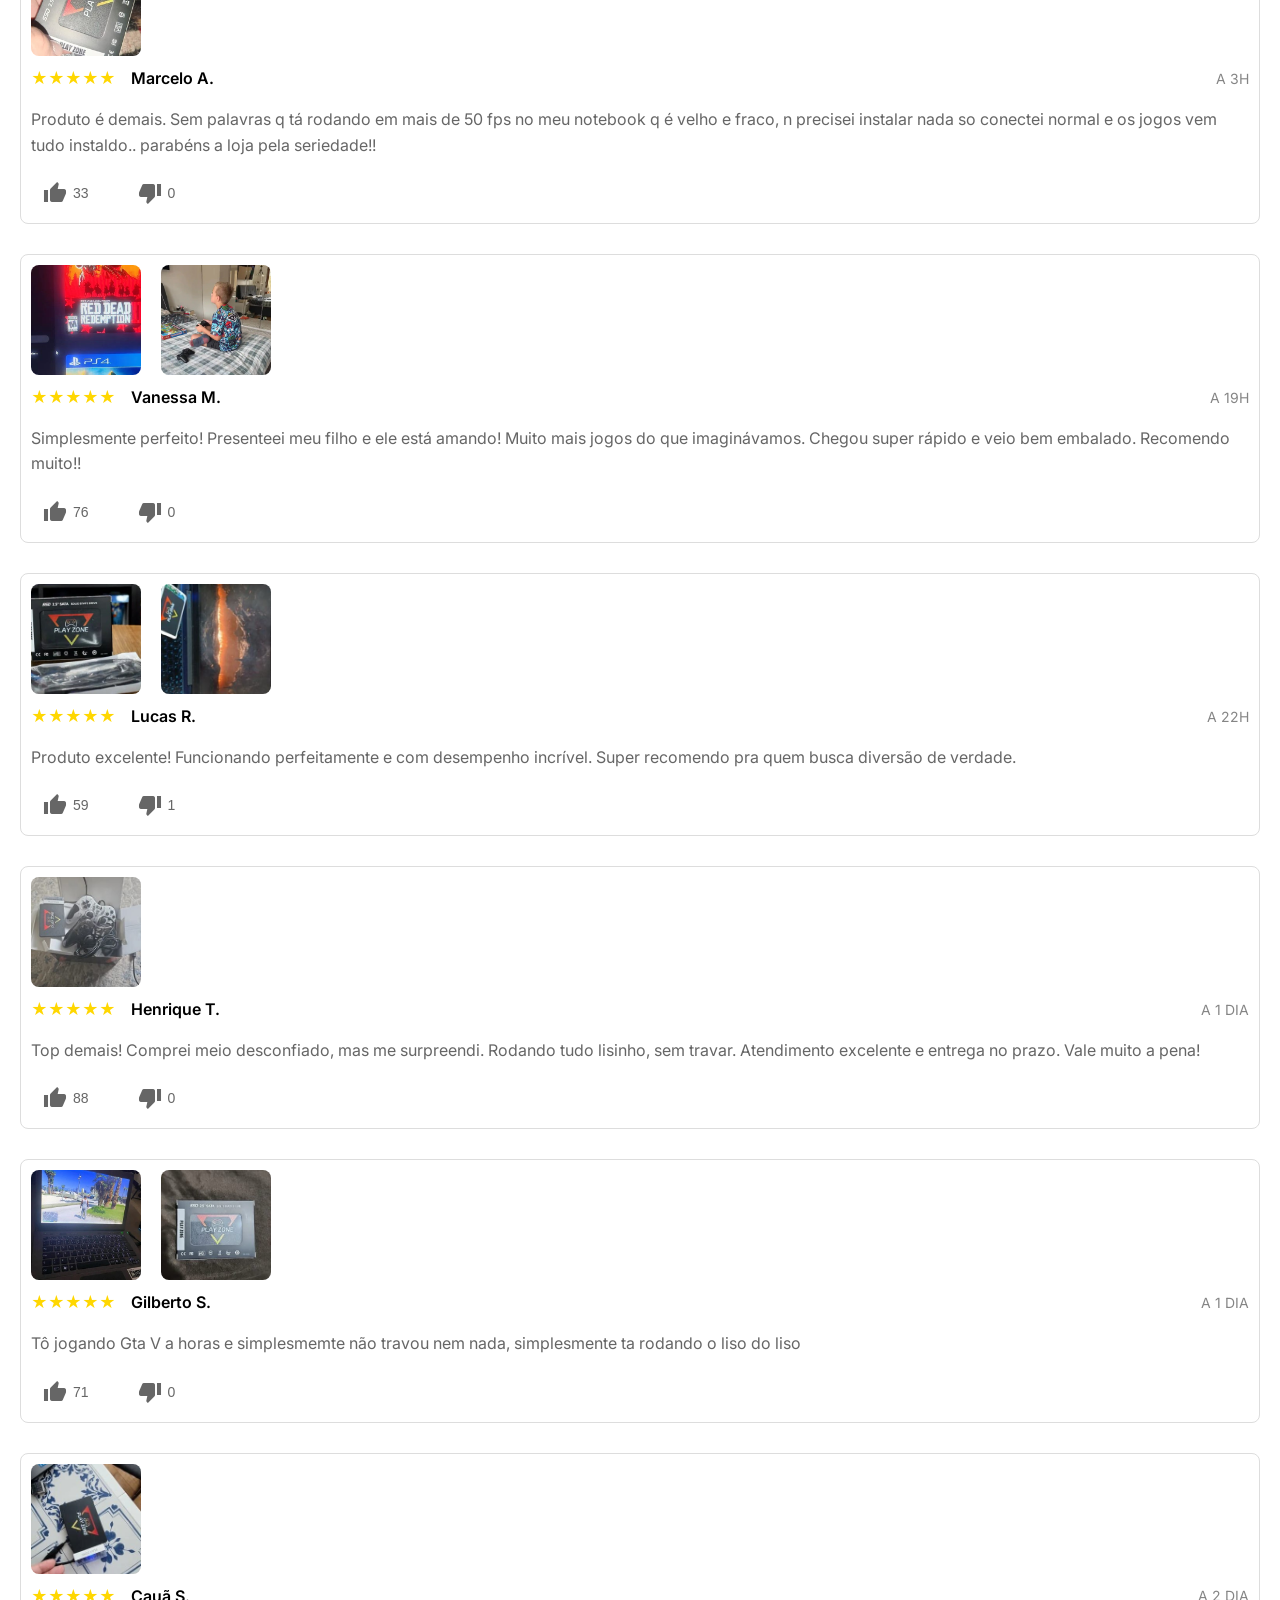
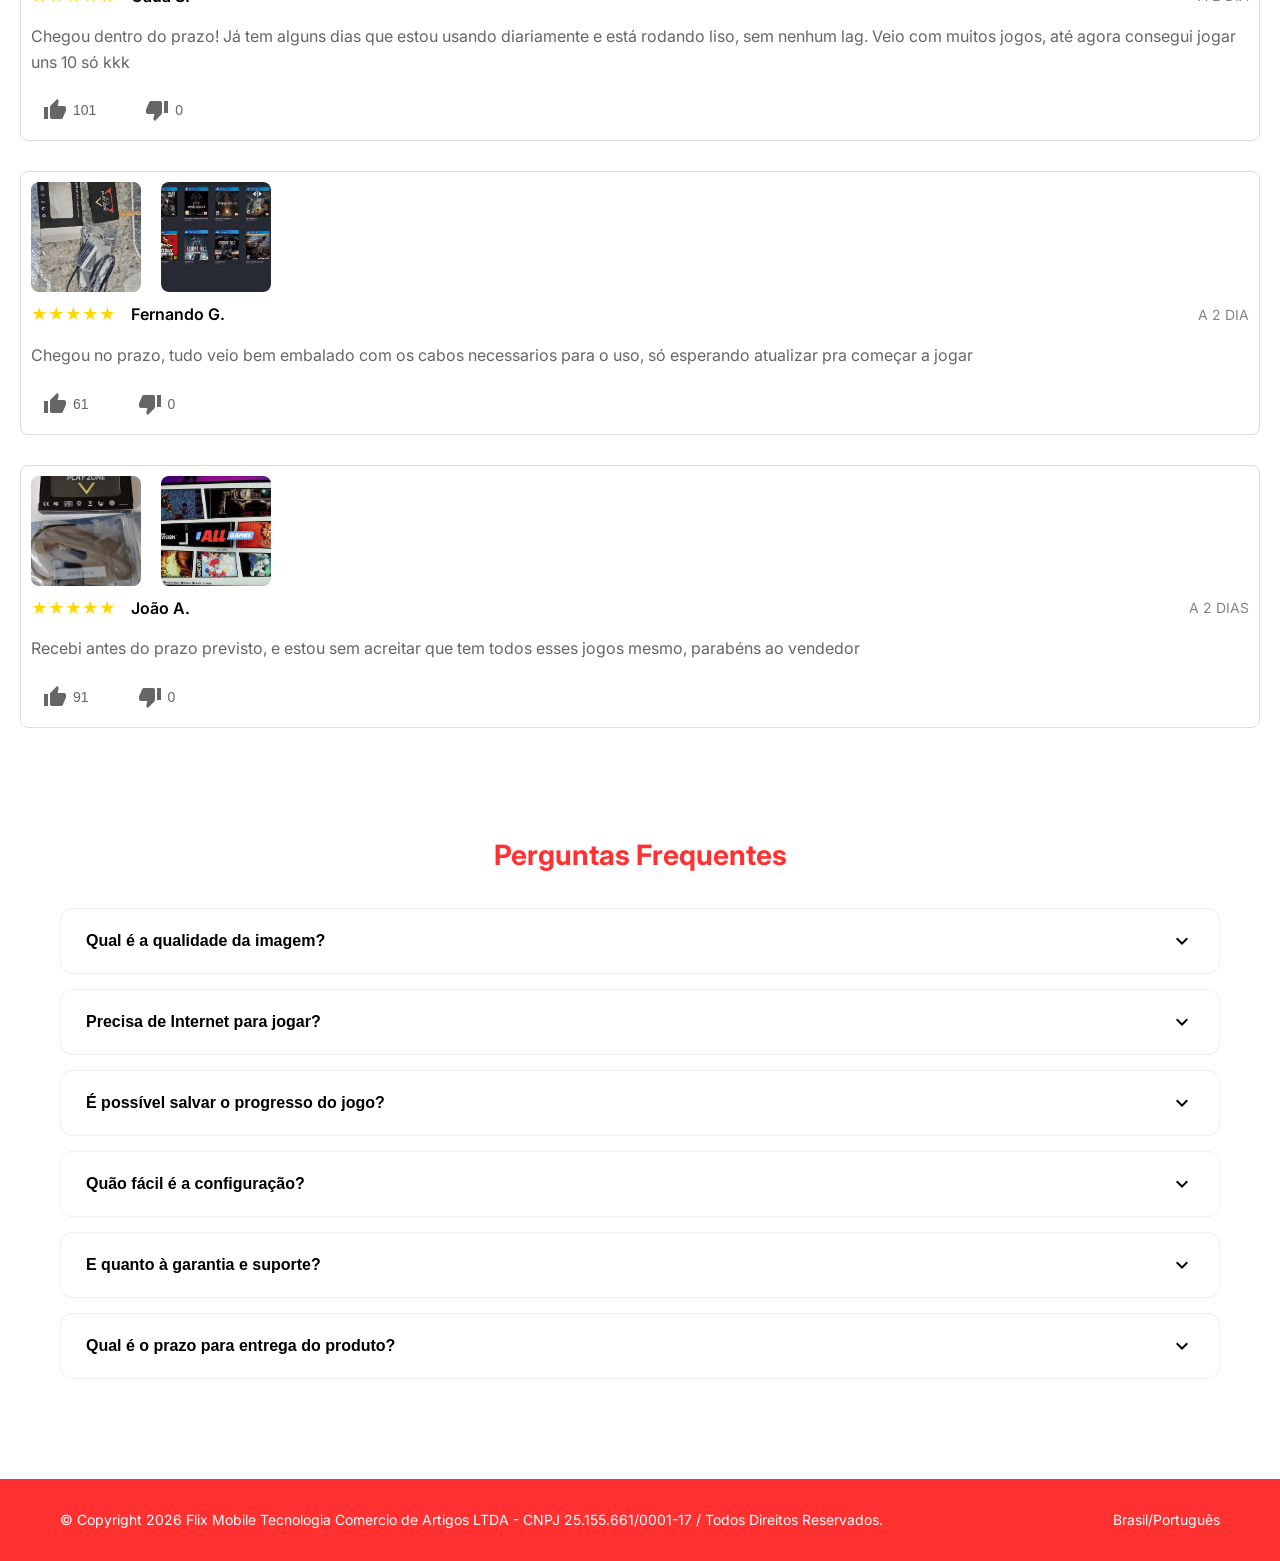
==== commit 6ead467a: "Preload imagens e otimiza fade para troca mais rápida" ====
--- a/index.html
+++ b/index.html
@@ -226,7 +226,7 @@
 .nav-arrow.right { right: 10px; }
 
 /* Fade suave na imagem principal */
-#mainImage { transition: opacity 0.25s ease; }
+#mainImage { transition: opacity 0.15s ease; }
 
 /* Thumbnails — o JS controla a largura individual via offsetWidth */
 </style>
@@ -267,6 +267,14 @@
         applyTransform();
     }
 
+    /* Pré-carrega todas as imagens para evitar atraso na troca */
+    thumbItems.forEach(t => {
+        if (t.dataset.image) {
+            const img = new Image();
+            img.src = t.dataset.image;
+        }
+    });
+
     function showItem(index) {
         thumbItems.forEach(t => t.classList.remove("active"));
         const item = thumbItems[index];
@@ -279,13 +287,21 @@
             if (item.dataset.video) {
                 mainImage.style.display = "none";
                 videoWrapper.style.display = "block";
+                mainImage.style.opacity = "1";
             } else {
                 mainImage.style.display = "block";
                 videoWrapper.style.display = "none";
-                mainImage.src = item.dataset.image;
+                const reveal = () => { mainImage.style.opacity = "1"; };
+                if (mainImage.src.endsWith(item.dataset.image) || mainImage.complete) {
+                    mainImage.src = item.dataset.image;
+                    reveal();
+                } else {
+                    mainImage.onload = reveal;
+                    mainImage.onerror = reveal;
+                    mainImage.src = item.dataset.image;
+                }
             }
-            mainImage.style.opacity = "1";
-        }, 220);
+        }, 120);
     }
 
     /* Recalcula o transform se o container redimensionar (rotação de tela, etc.) */
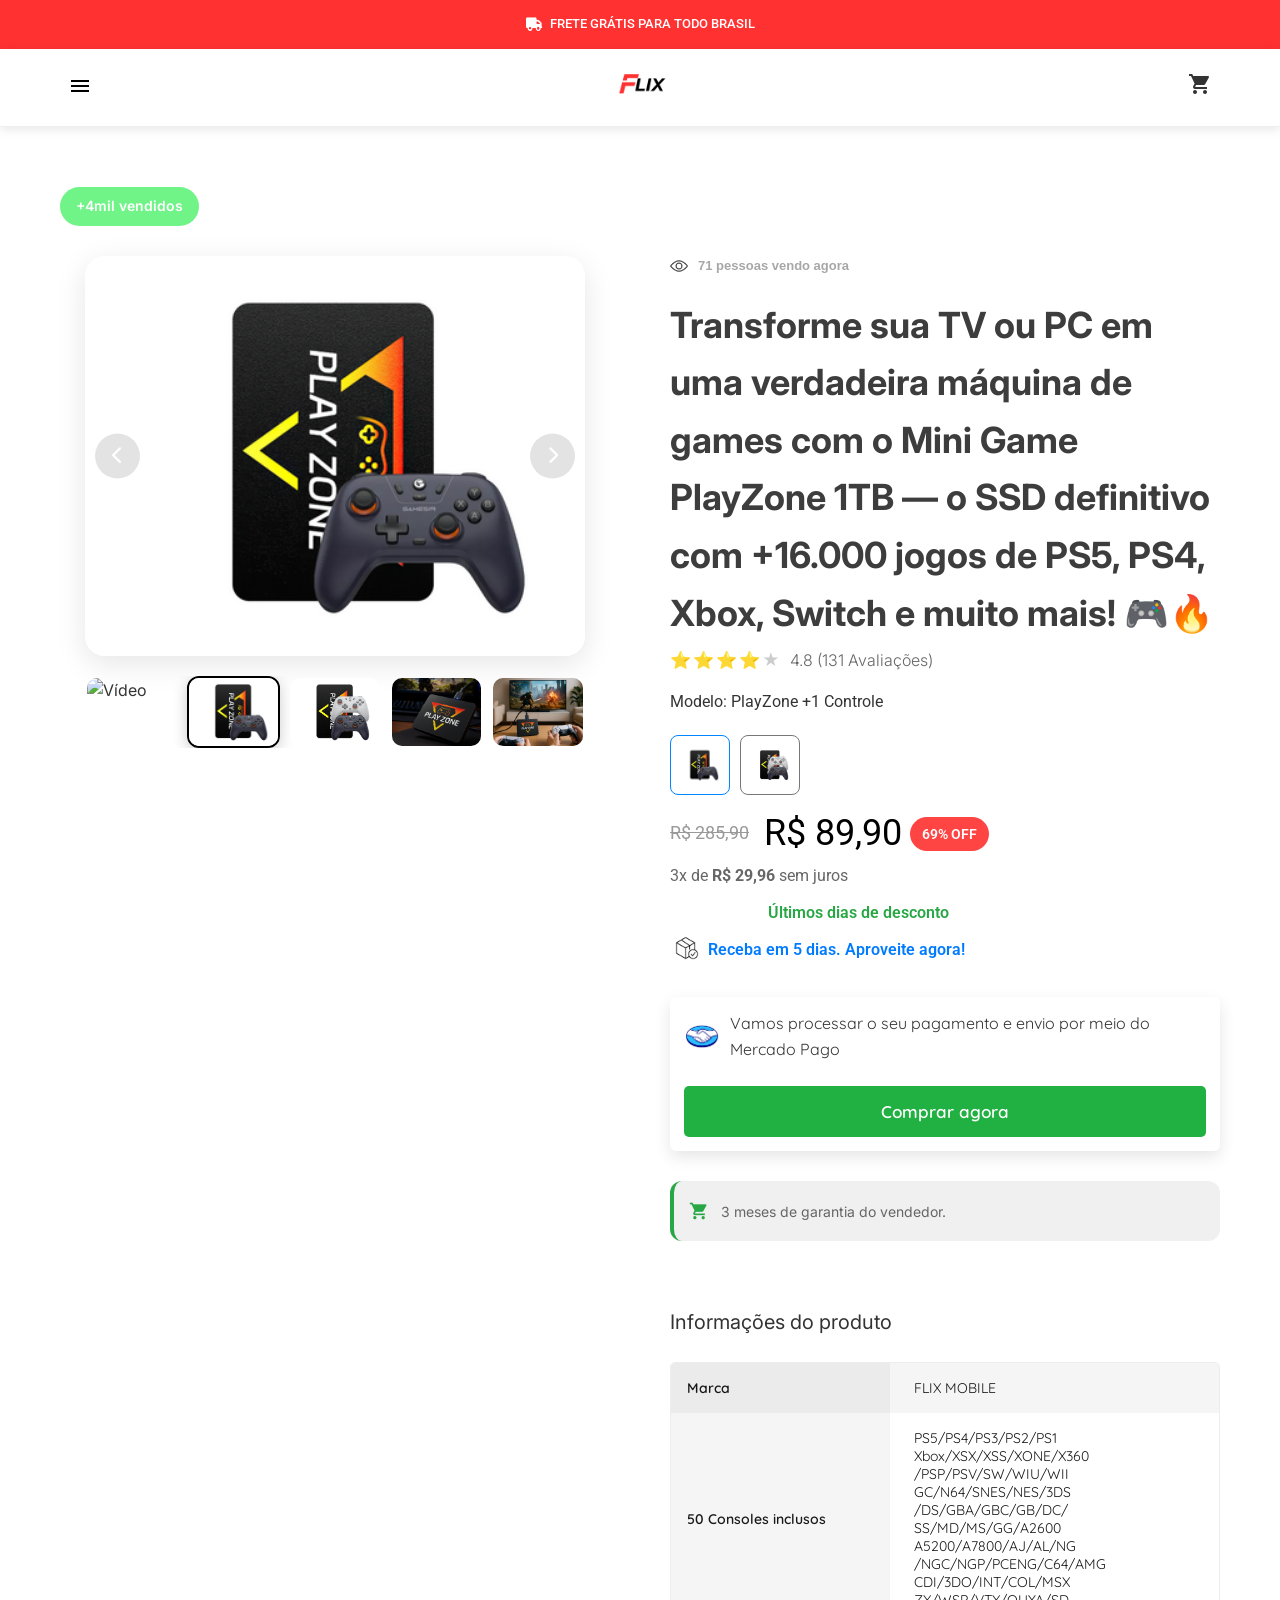
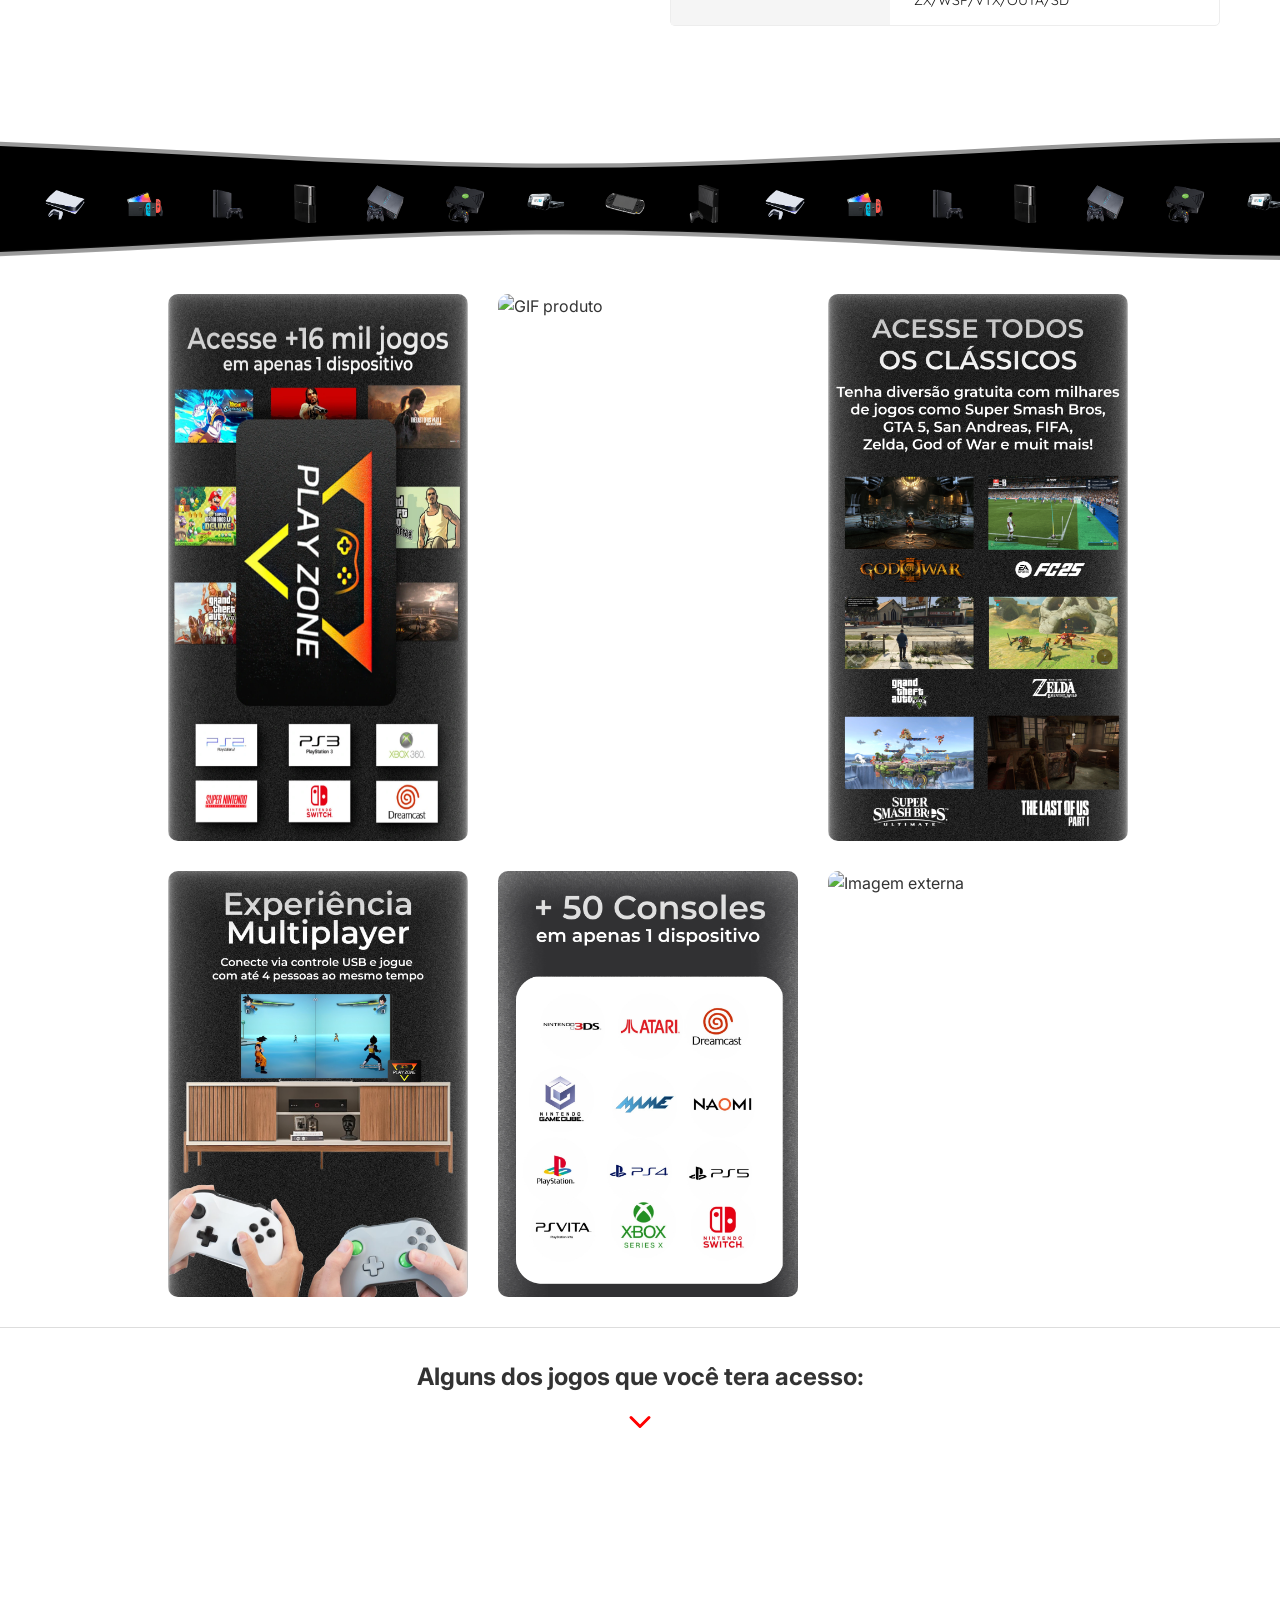
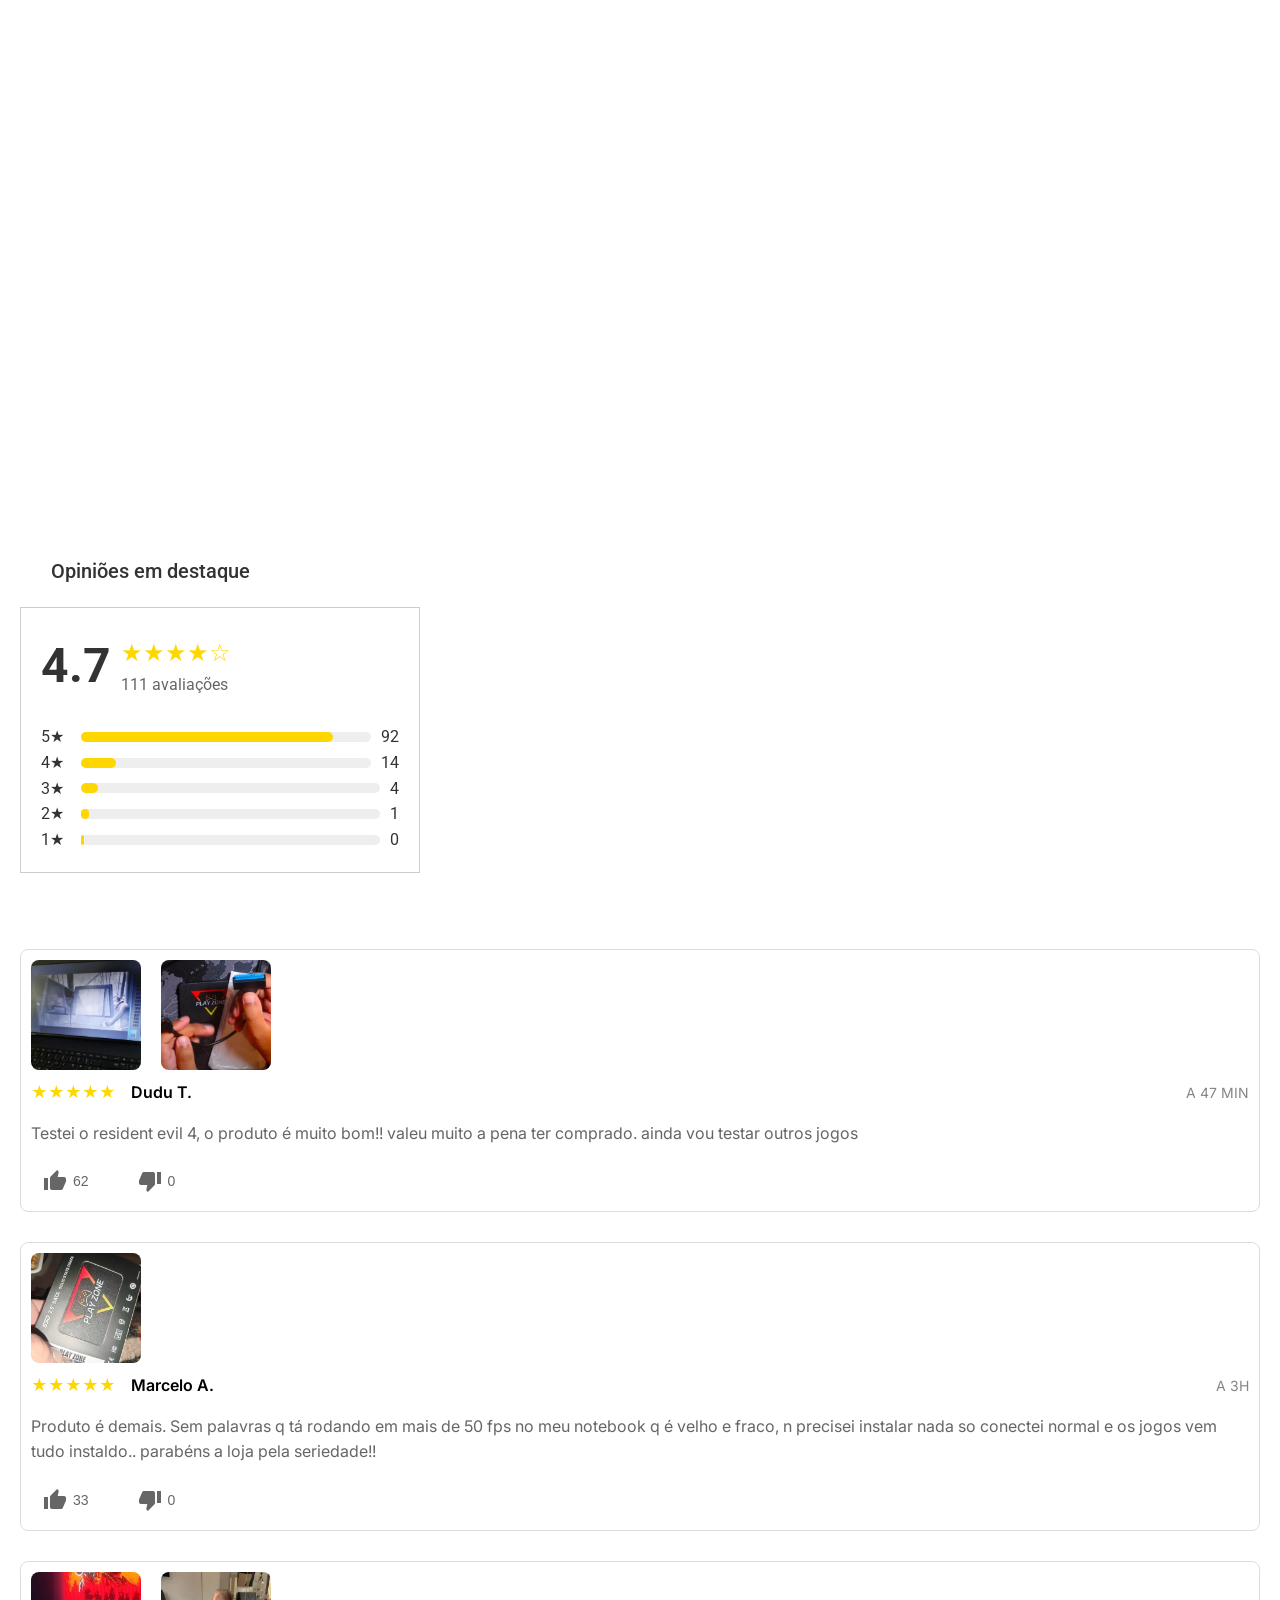
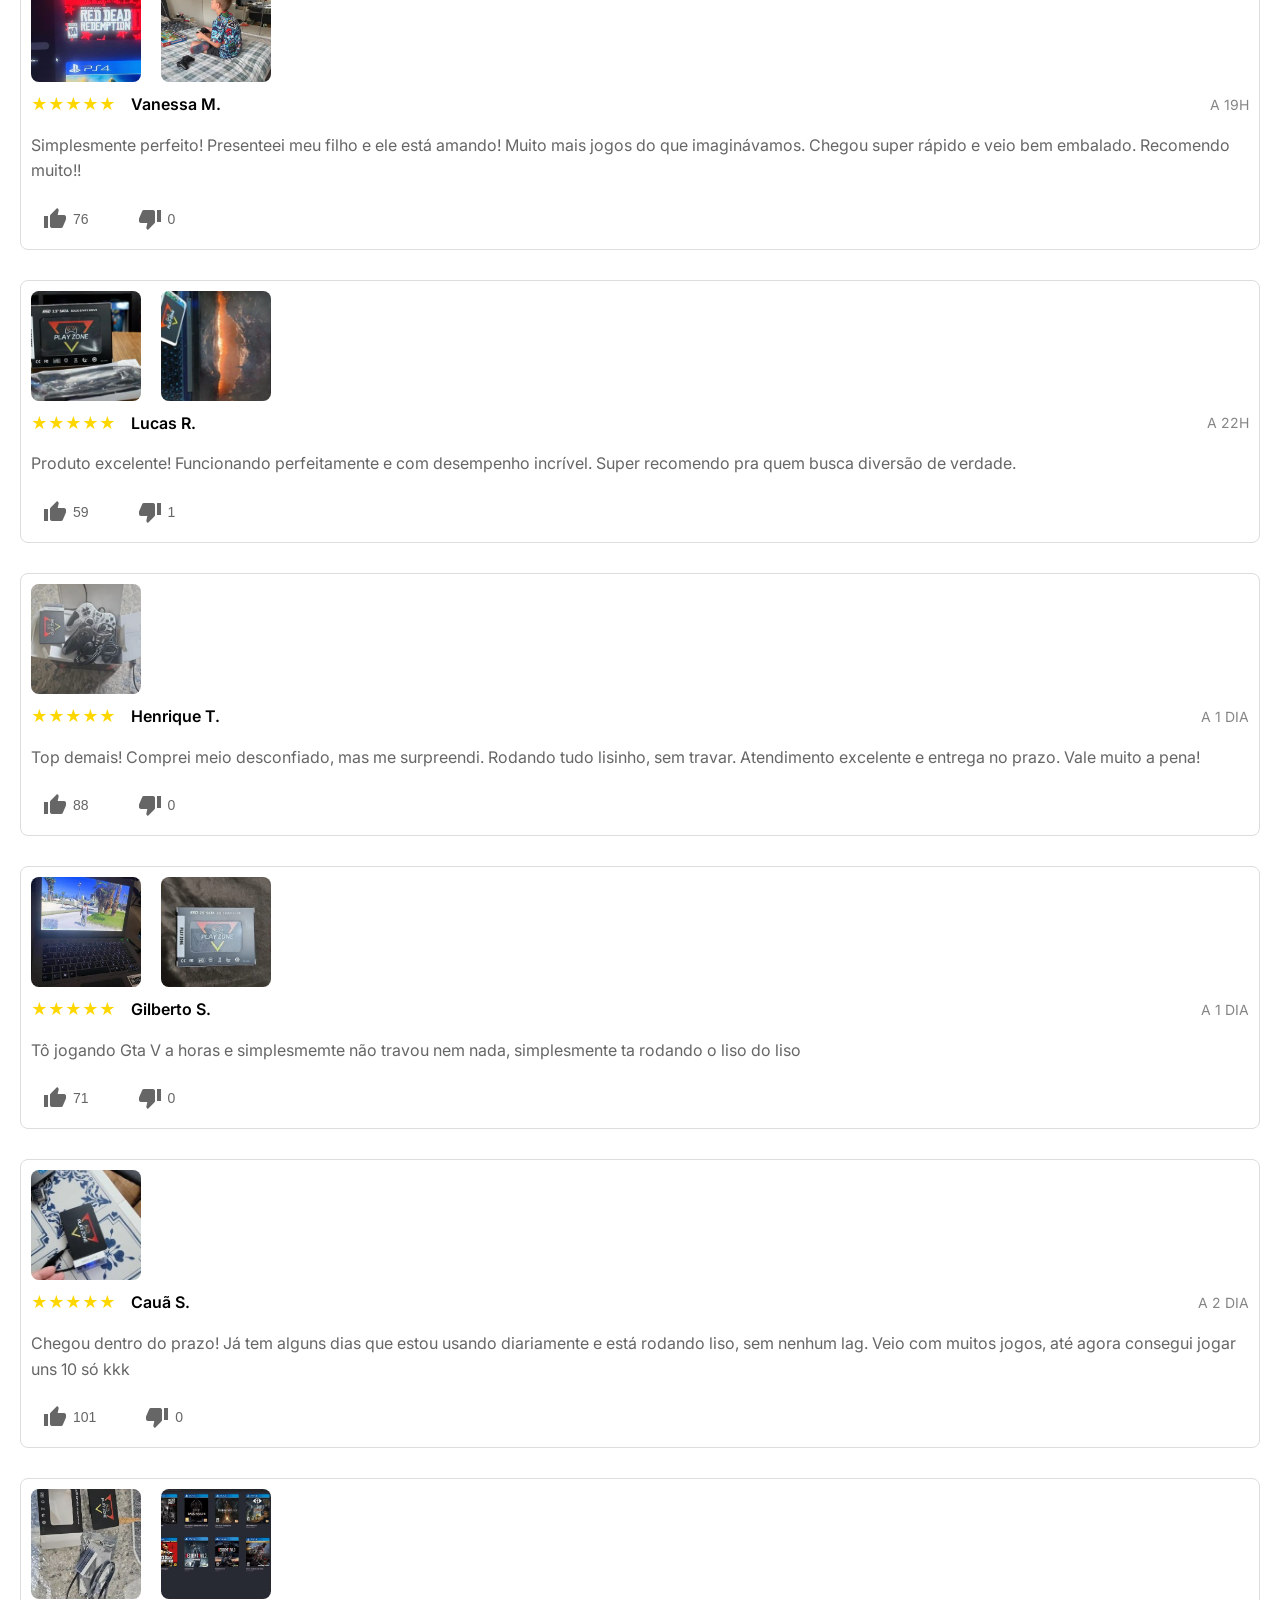
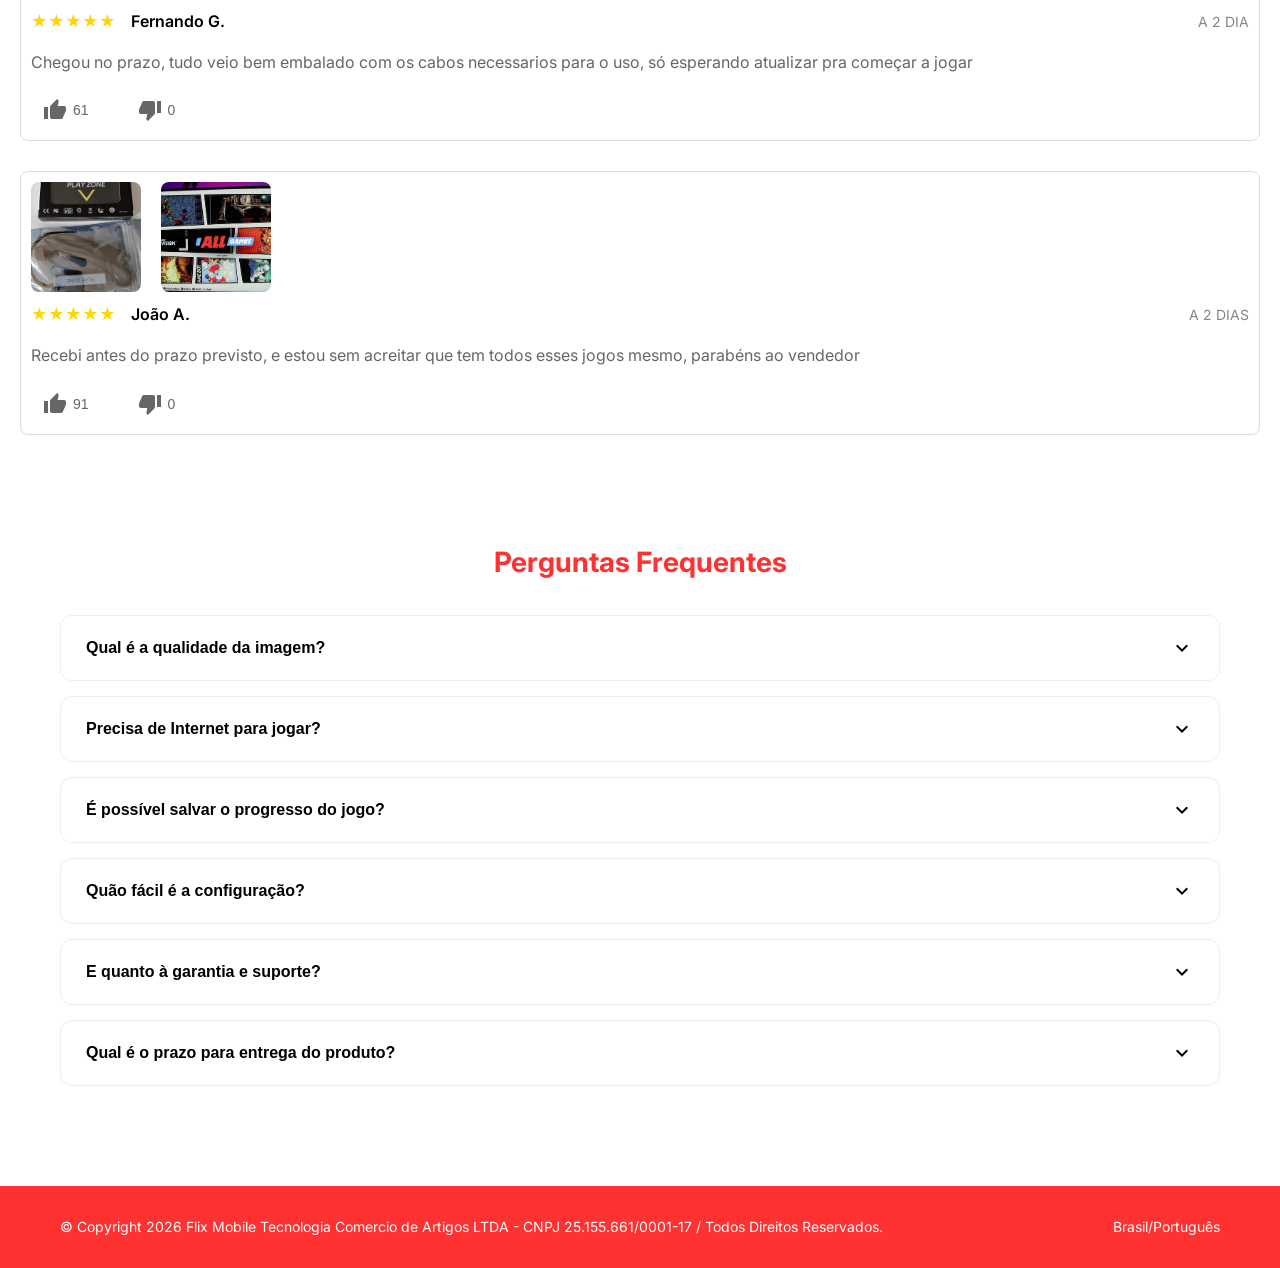
==== commit 3b0e6ab2: "Update index.html" ====
--- a/index.html
+++ b/index.html
@@ -181,8 +181,8 @@
                                 <div class="thumbnail" data-image="./img/v2.webp">
                                     <img src="./img/v2.webp" alt="PlayZone - Vista 6">
                                 </div>
-                                <div class="thumbnail" data-image="./img/Play-Zone-1-_1_.webp">
-                                    <img src="./img/Play-Zone-1-_1_.webp" alt="PlayZone - Controle Incluído">
+                                <div class="thumbnail" data-image="./img/nova8.webp">
+                                    <img src="./img/nova8.webp" alt="PlayZone - Controle Incluído">
                                 </div>
                             </div>
                         </div>
--- a/styles.css
+++ b/styles.css
@@ -326,7 +326,6 @@
     gap: 8px;
     width: 100%;
     transition: transform 0.35s cubic-bezier(.25,.46,.45,.94);
-    will-change: transform;
 }
 
 .thumbnail {
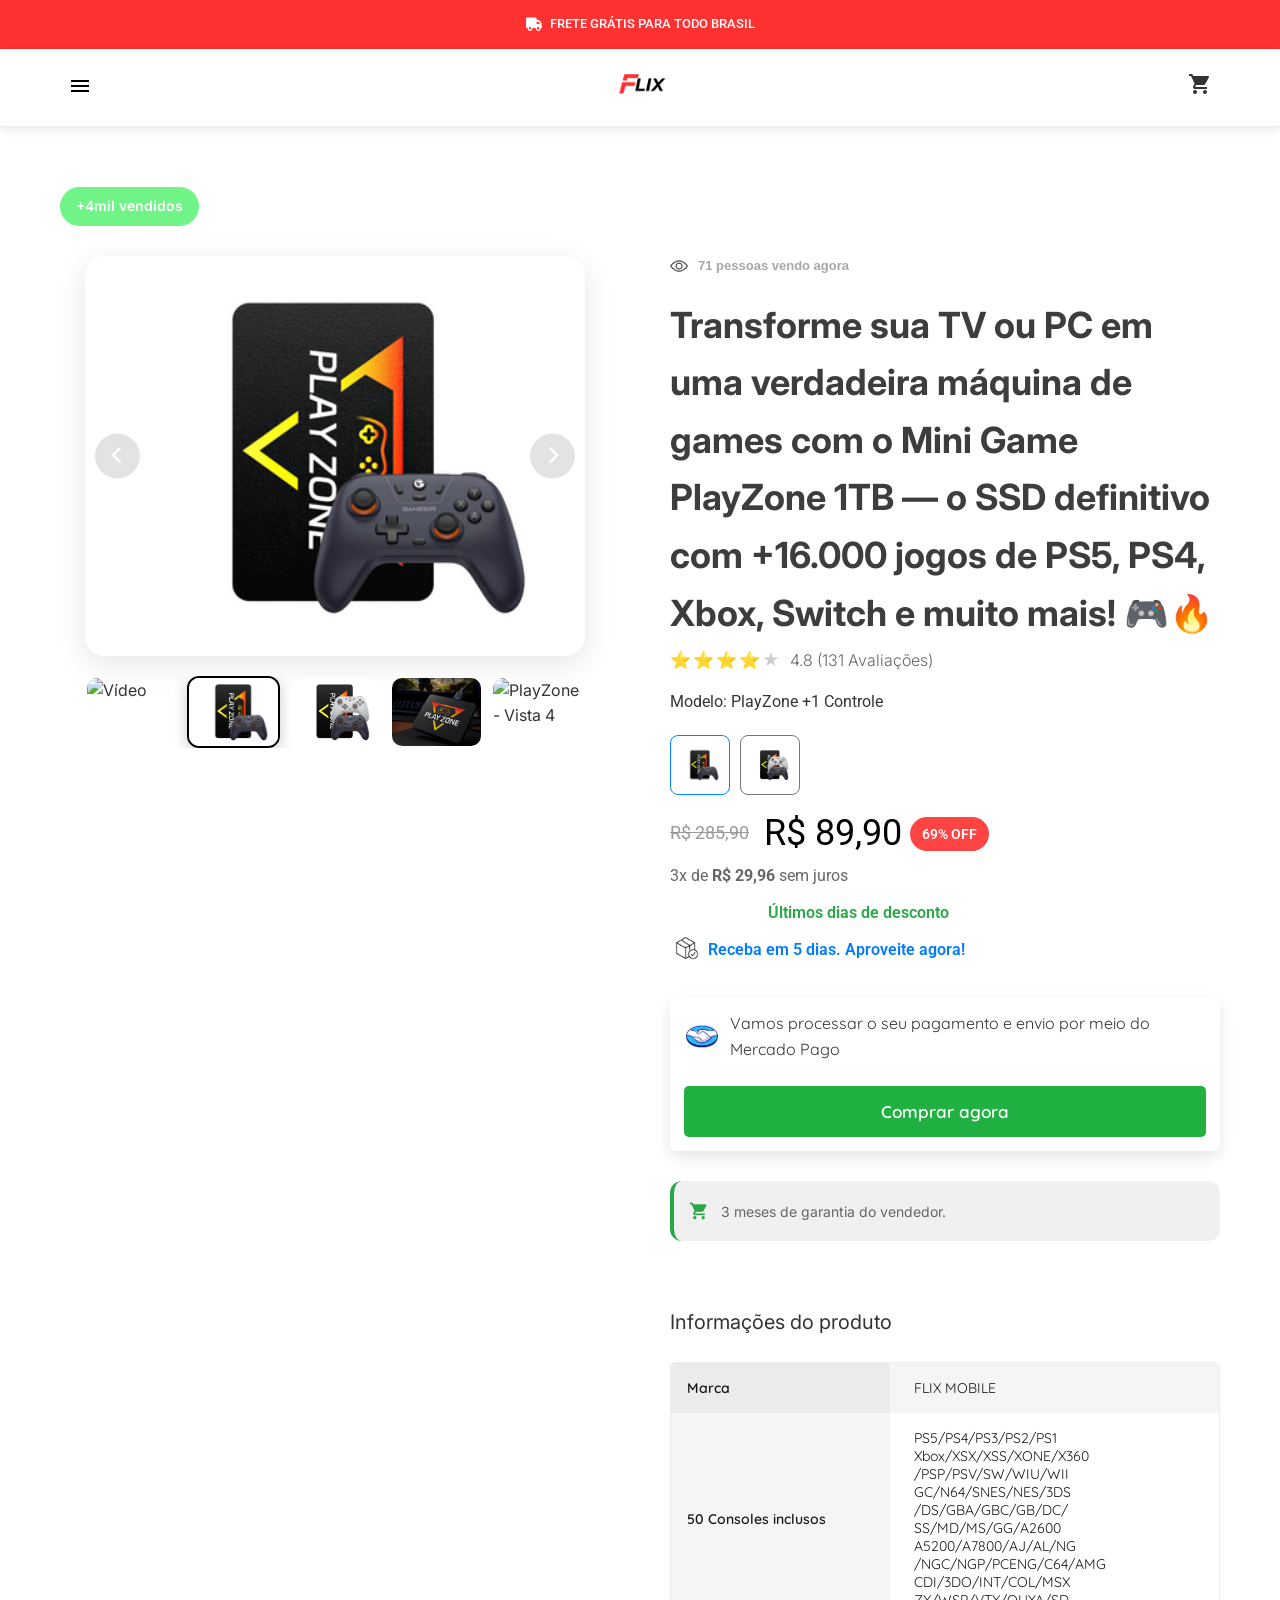
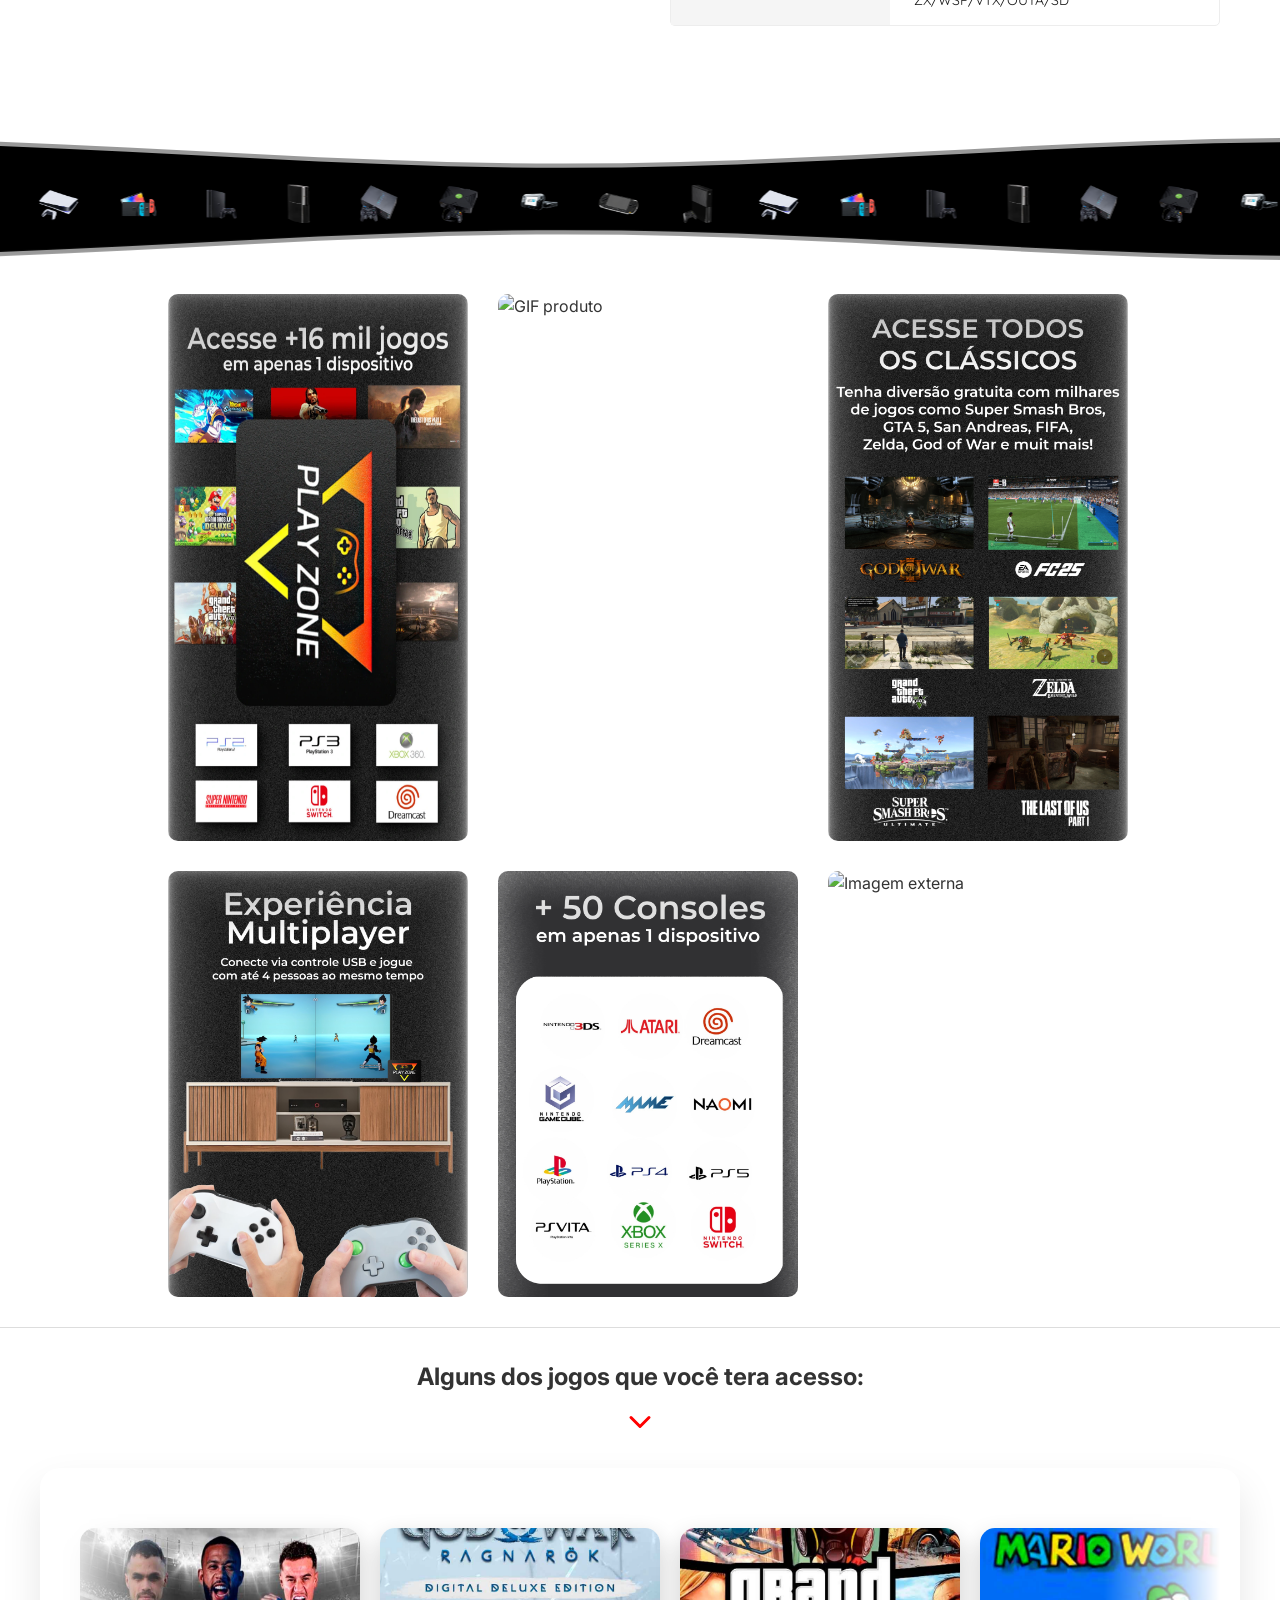
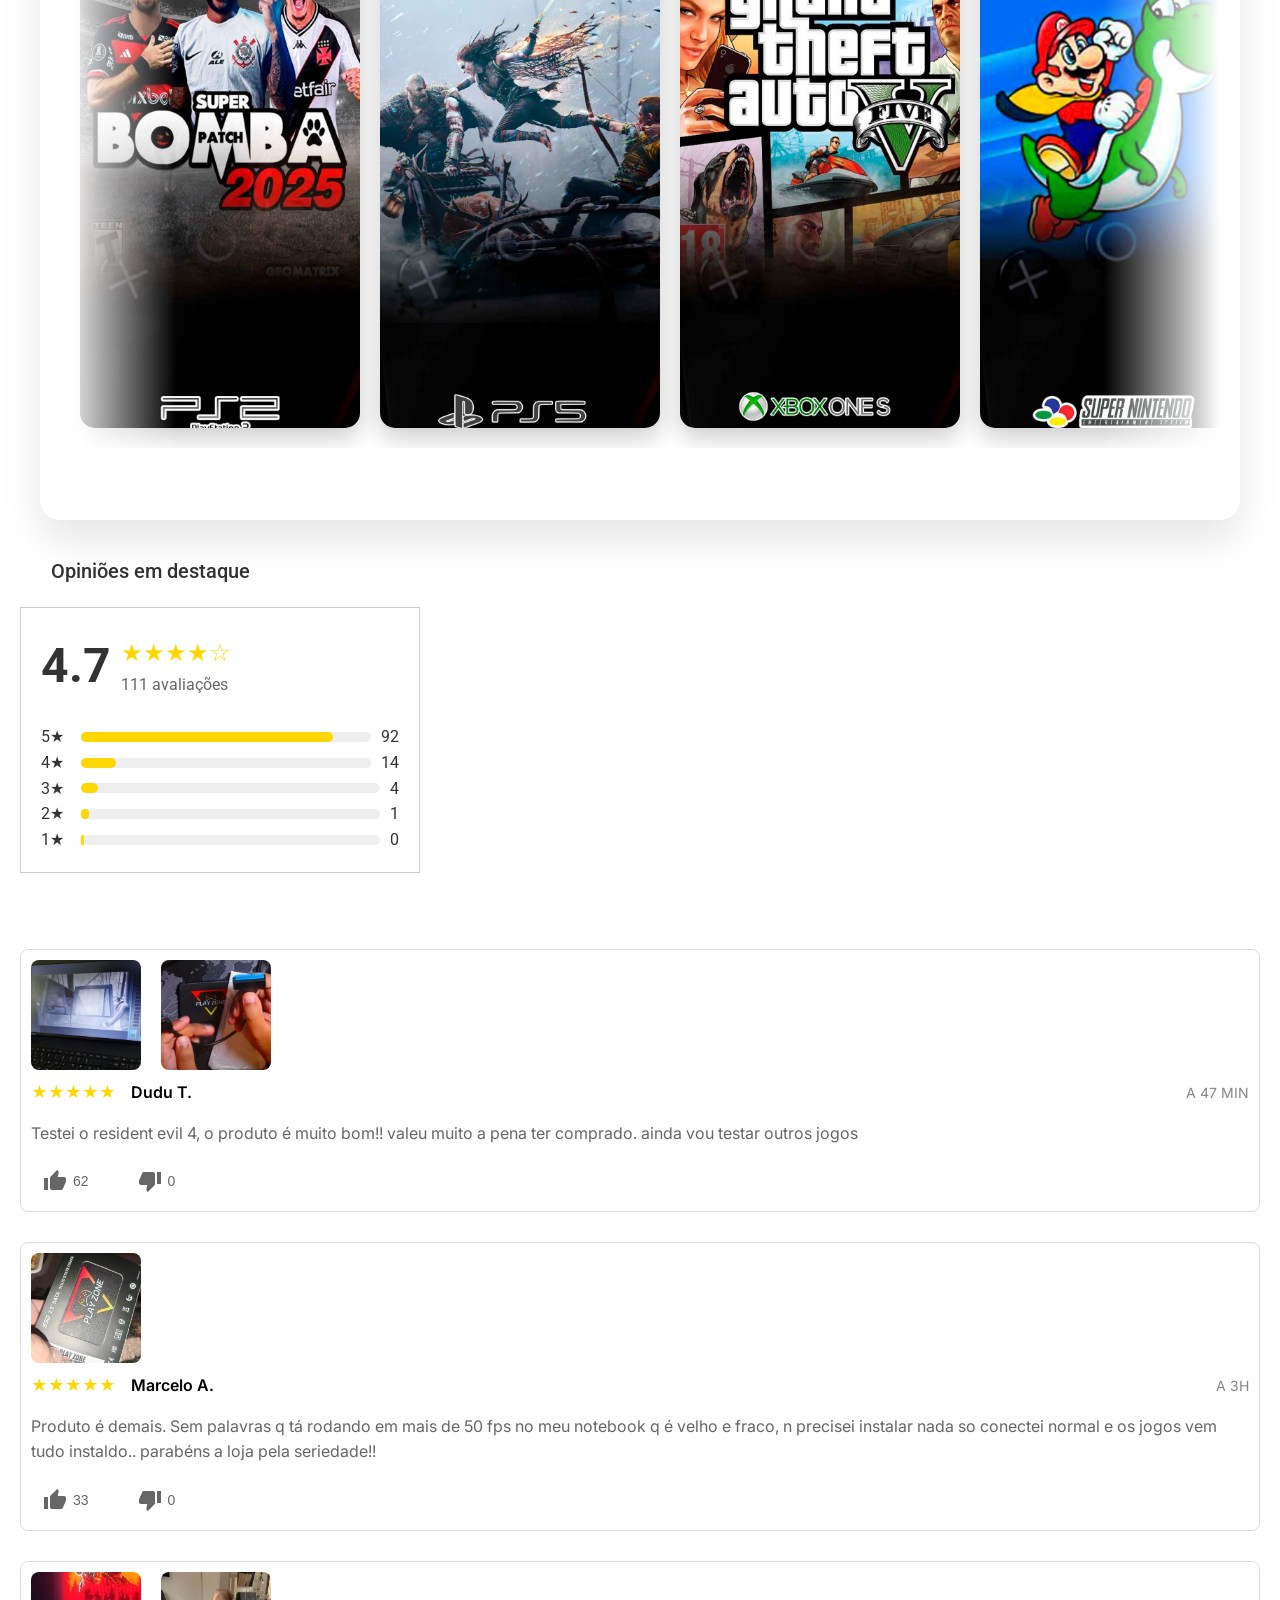
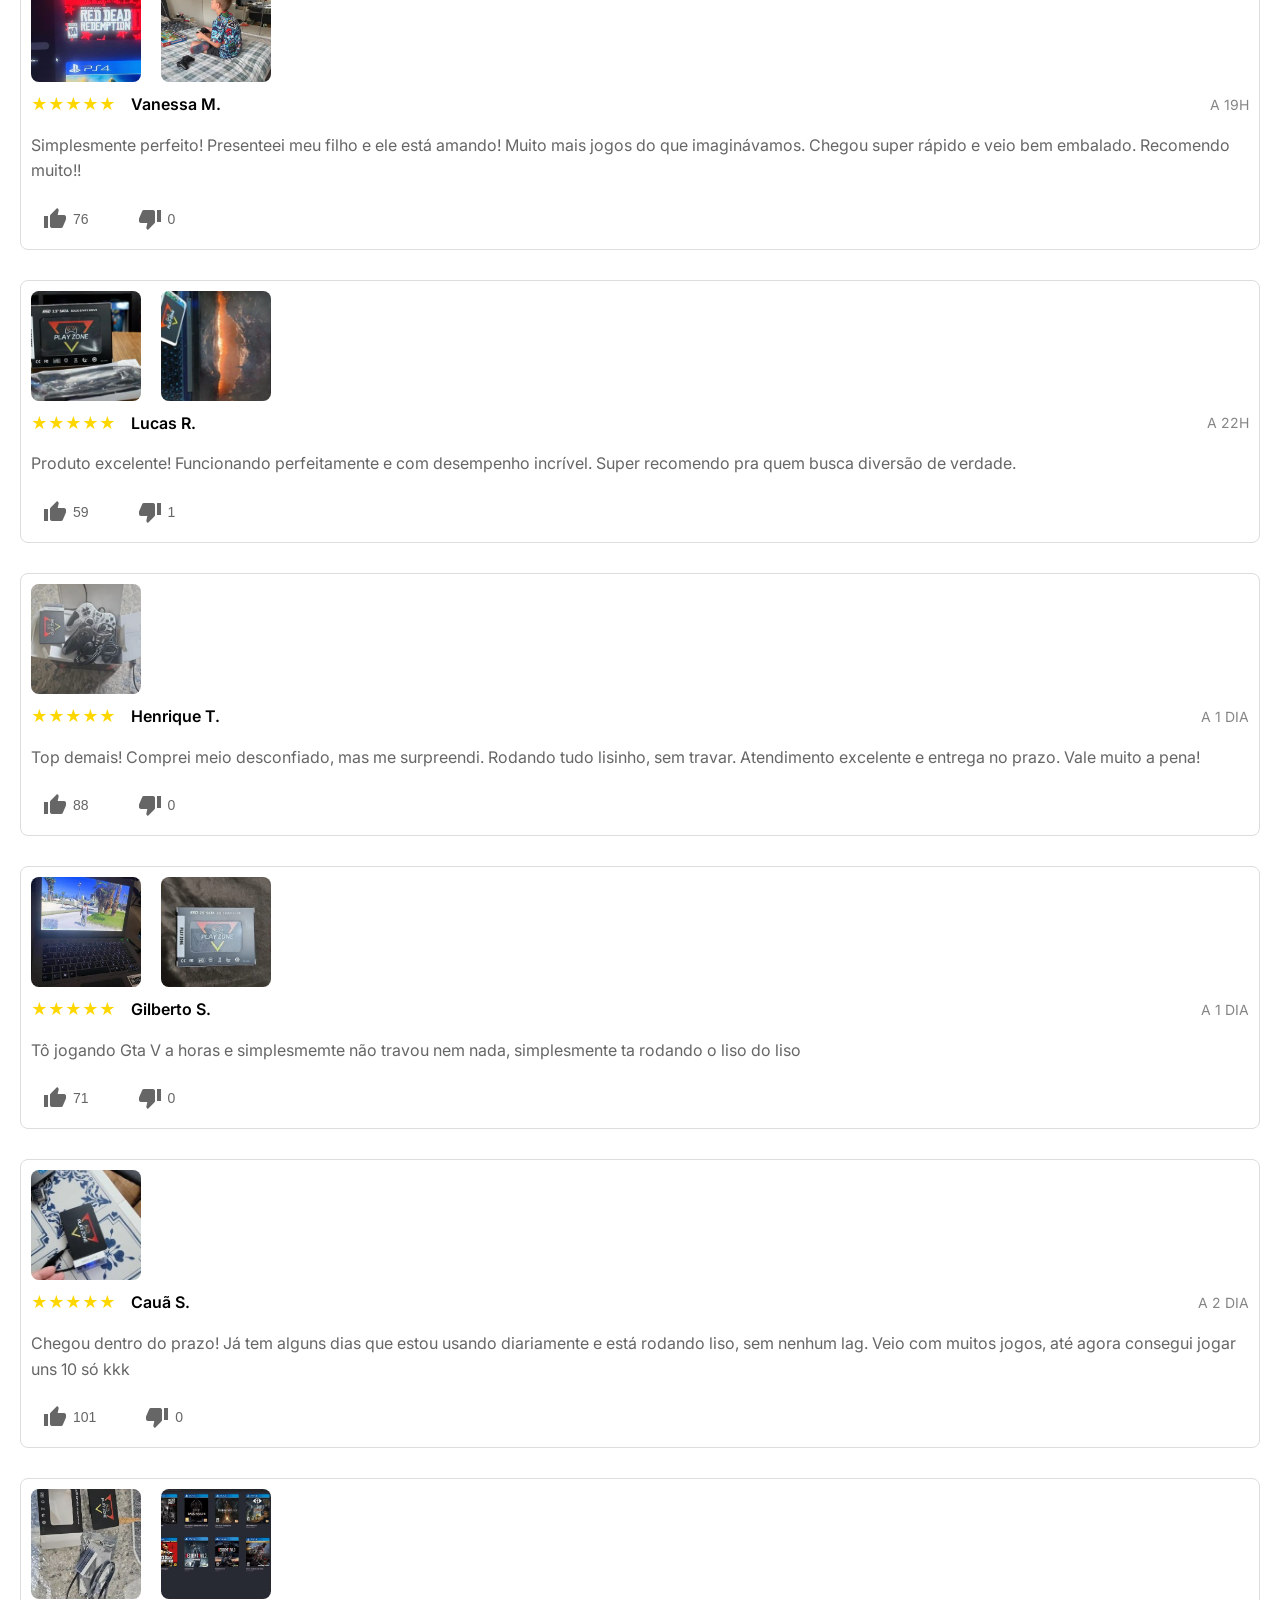
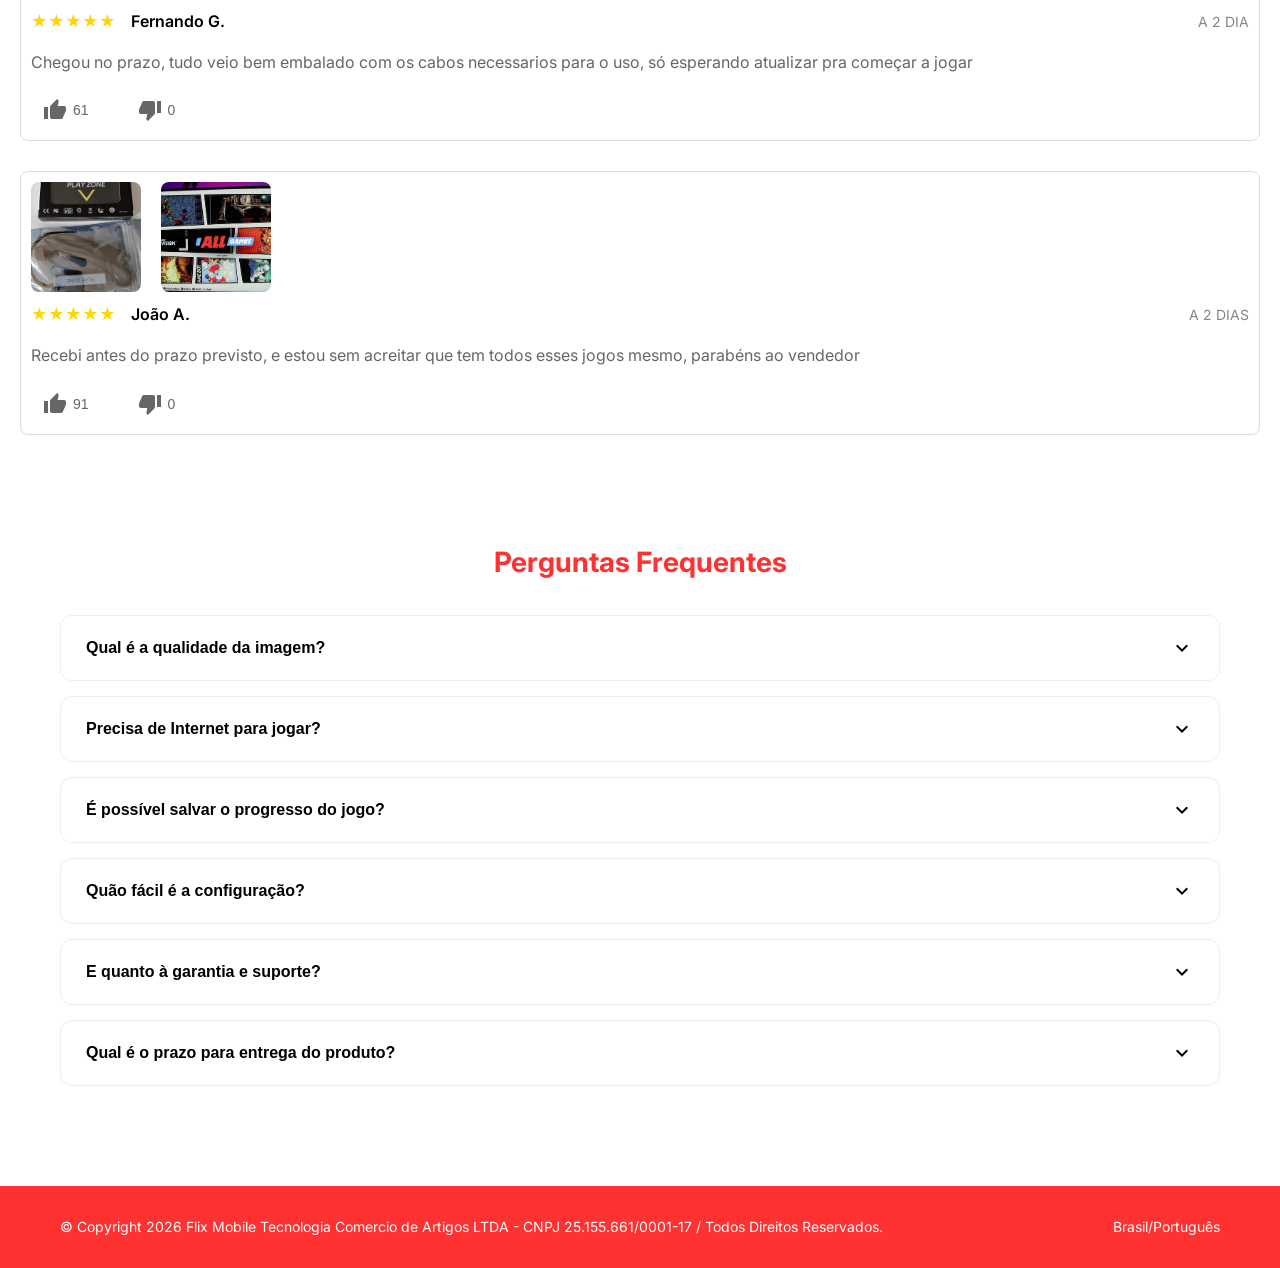
==== commit b0b0bfb4: "Update index.html" ====
--- a/index.html
+++ b/index.html
@@ -172,8 +172,8 @@
                                 <div class="thumbnail" data-image="./img/nova1.png">
                                     <img src="./img/nova1.png" alt="PlayZone - Vista 3">
                                 </div>
-                                <div class="thumbnail" data-image="./img/nova2.webp">
-                                    <img src="./img/nova2.webp" alt="PlayZone - Vista 4">
+                                <div class="thumbnail" data-image="./img/nova5.webp">
+                                    <img src="./img/nova5.webp" alt="PlayZone - Vista 4">
                                 </div>
                                 <div class="thumbnail" data-image="./img/v1.webp">
                                     <img src="./img/v1.webp" alt="PlayZone - Vista 5">
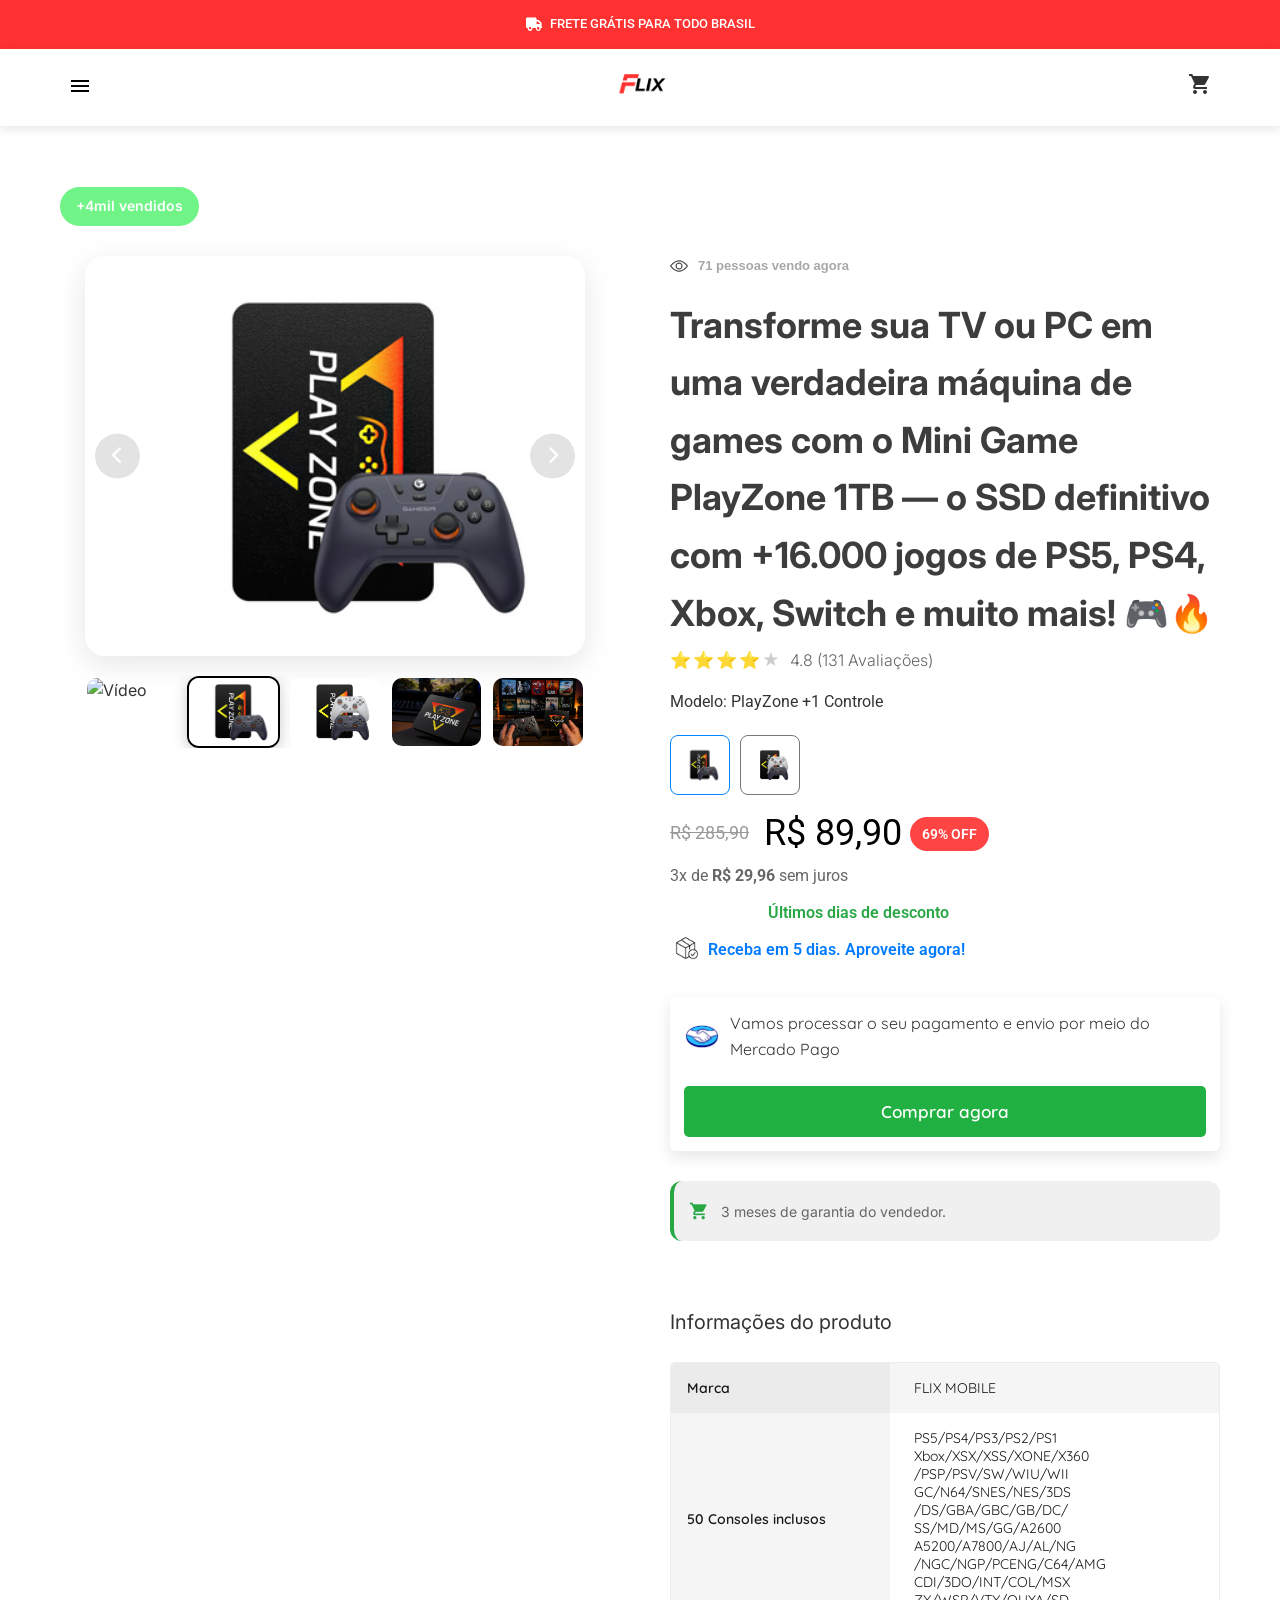
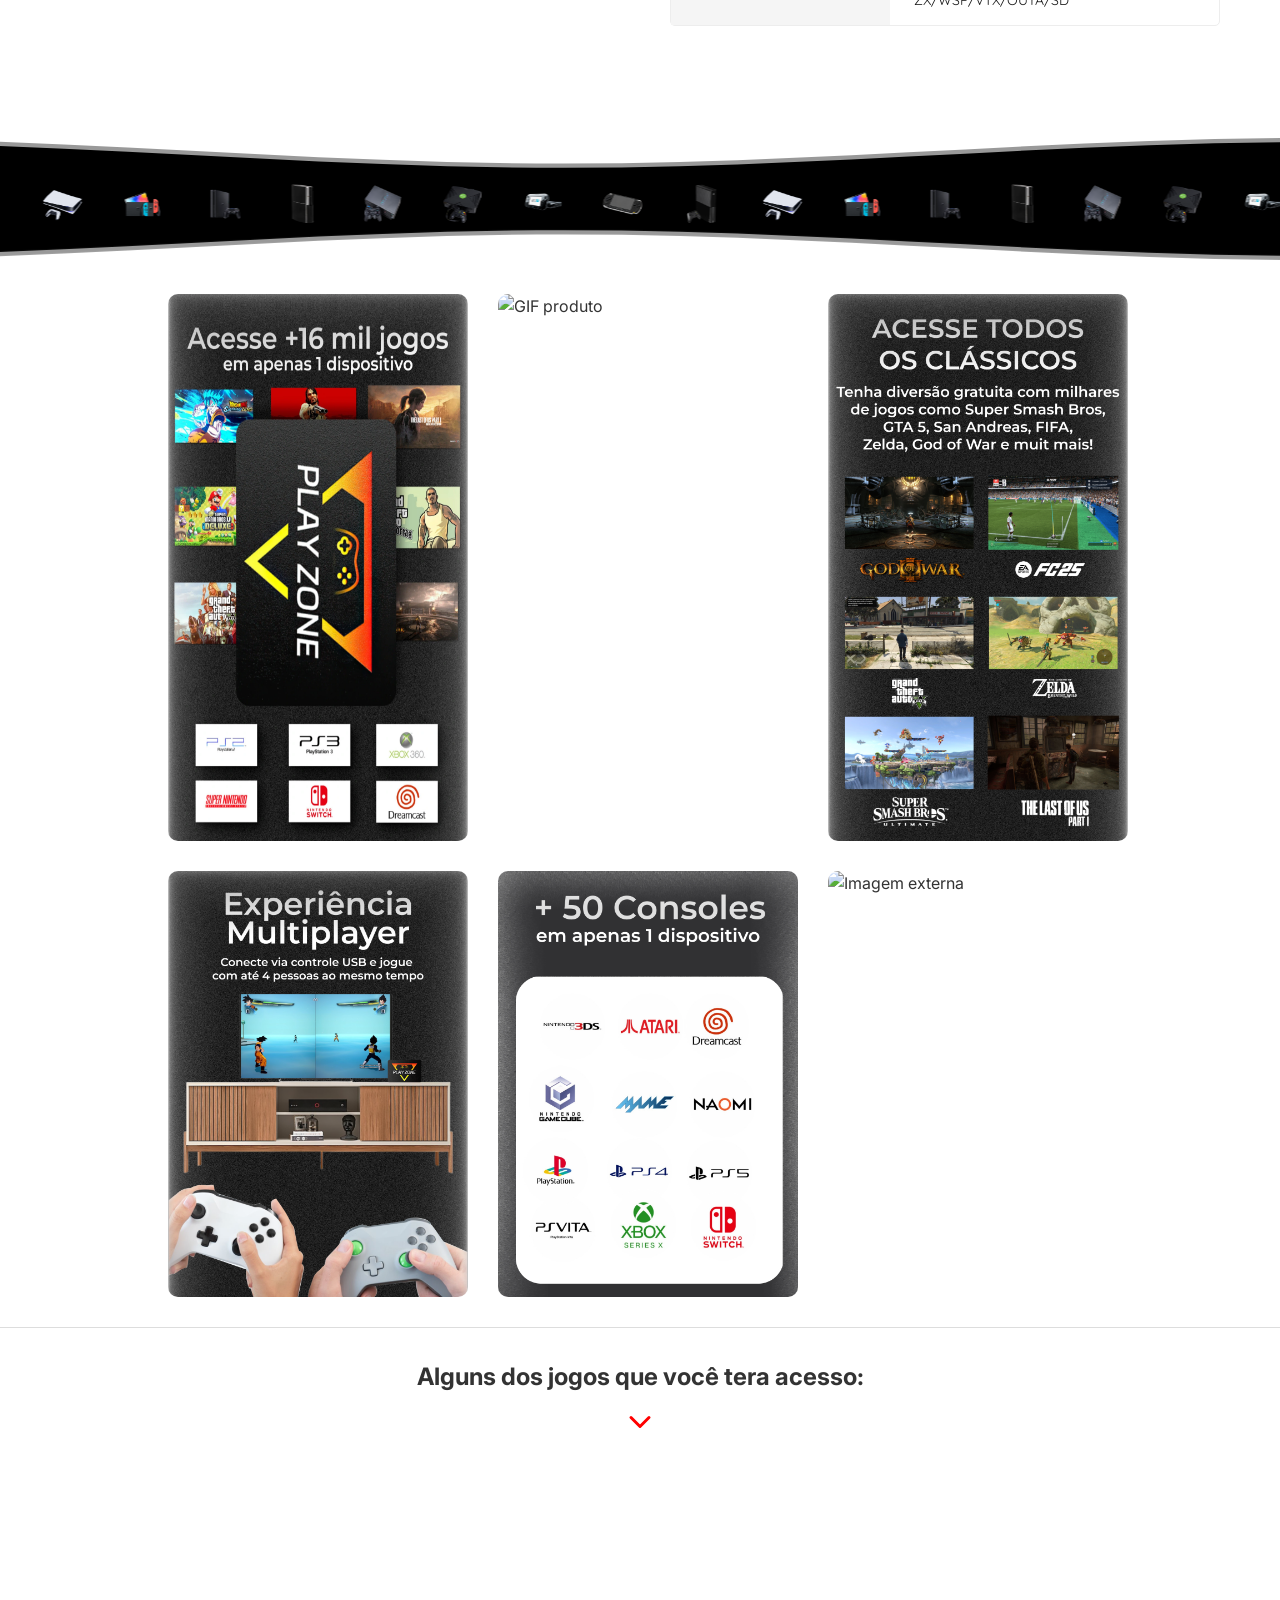
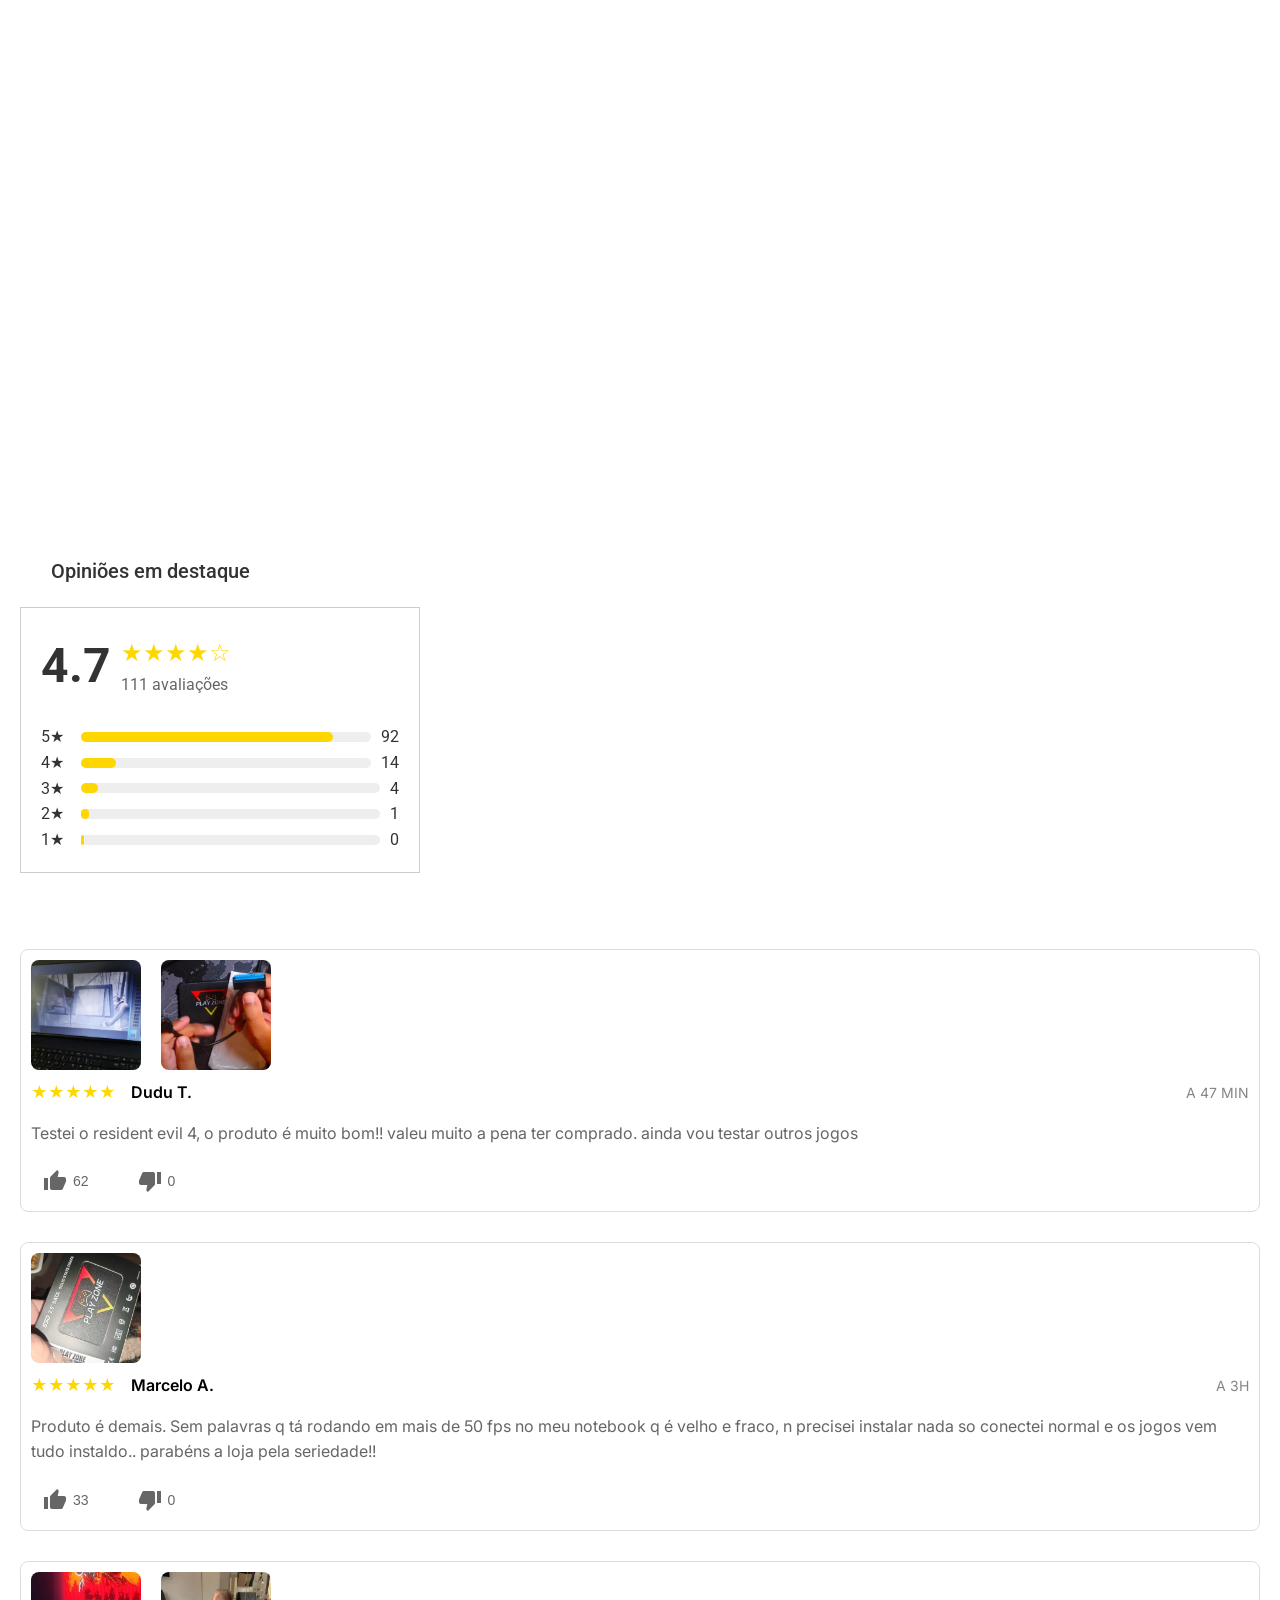
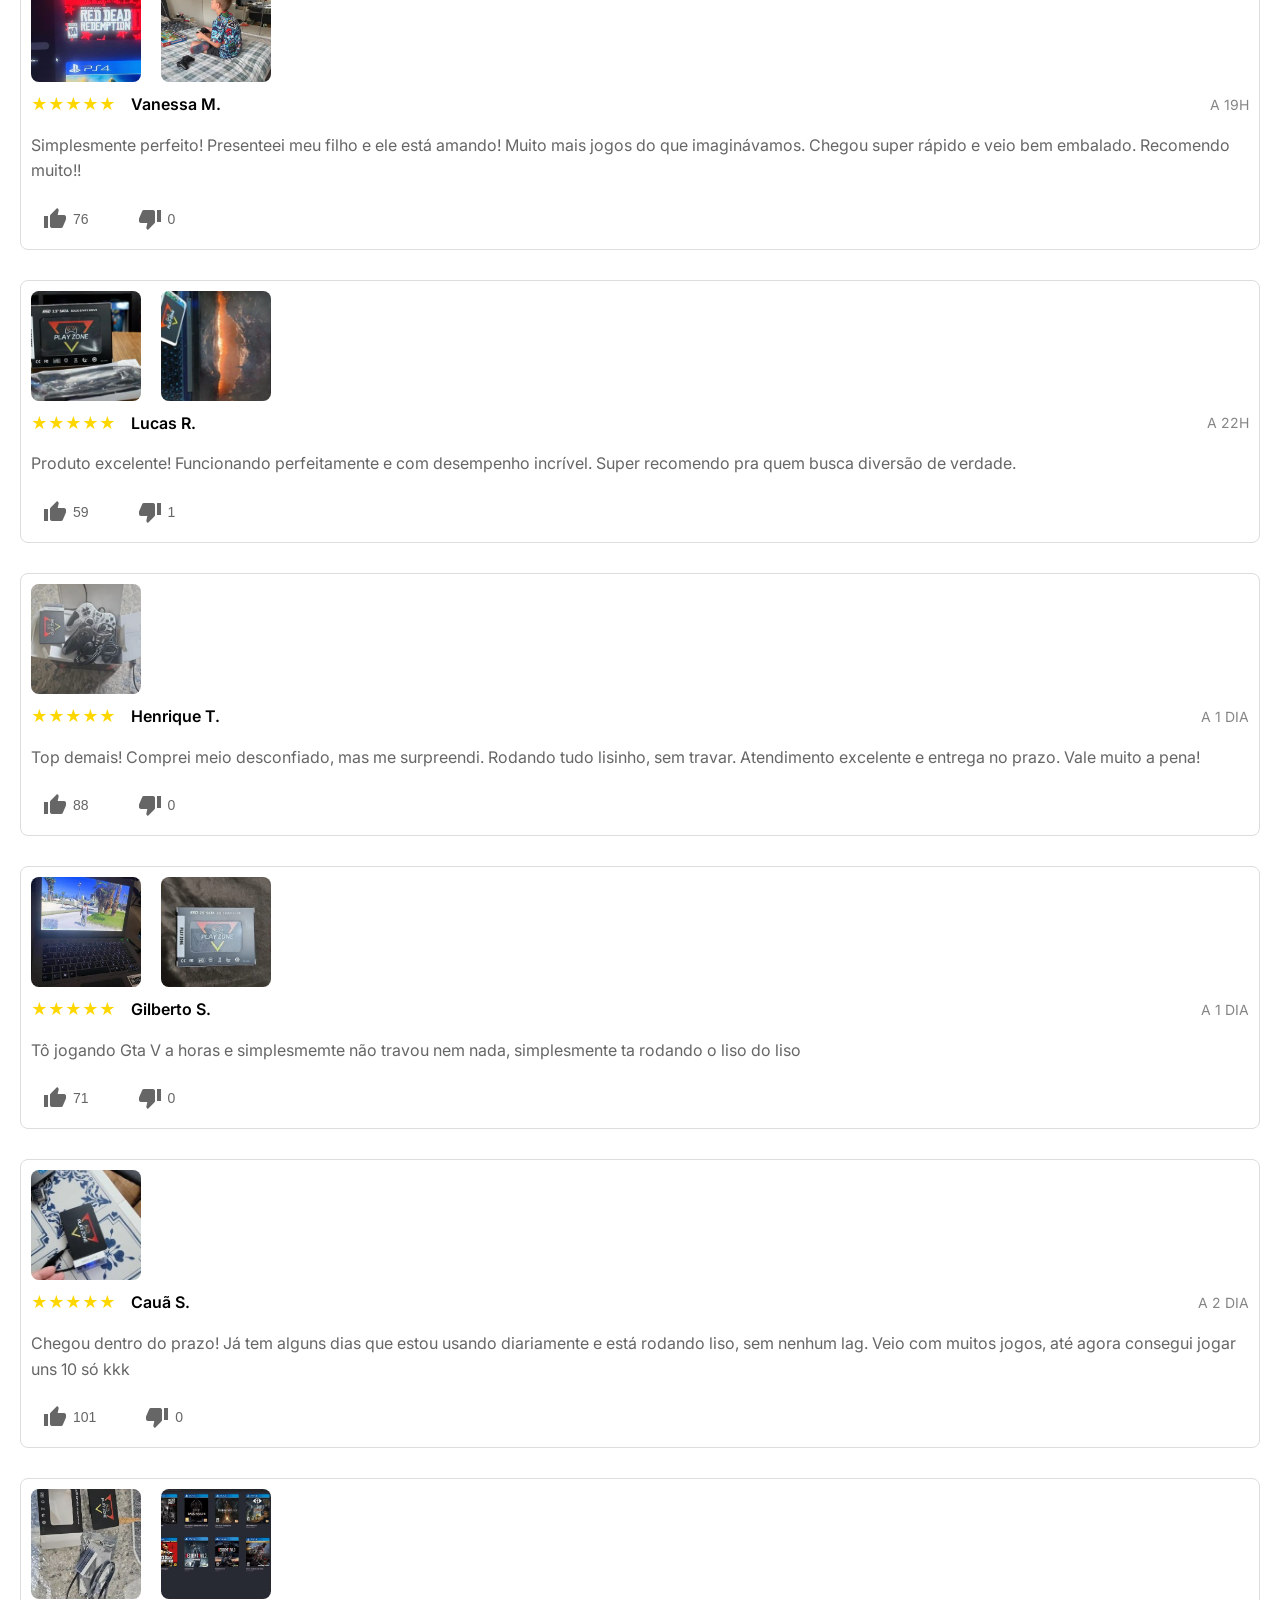
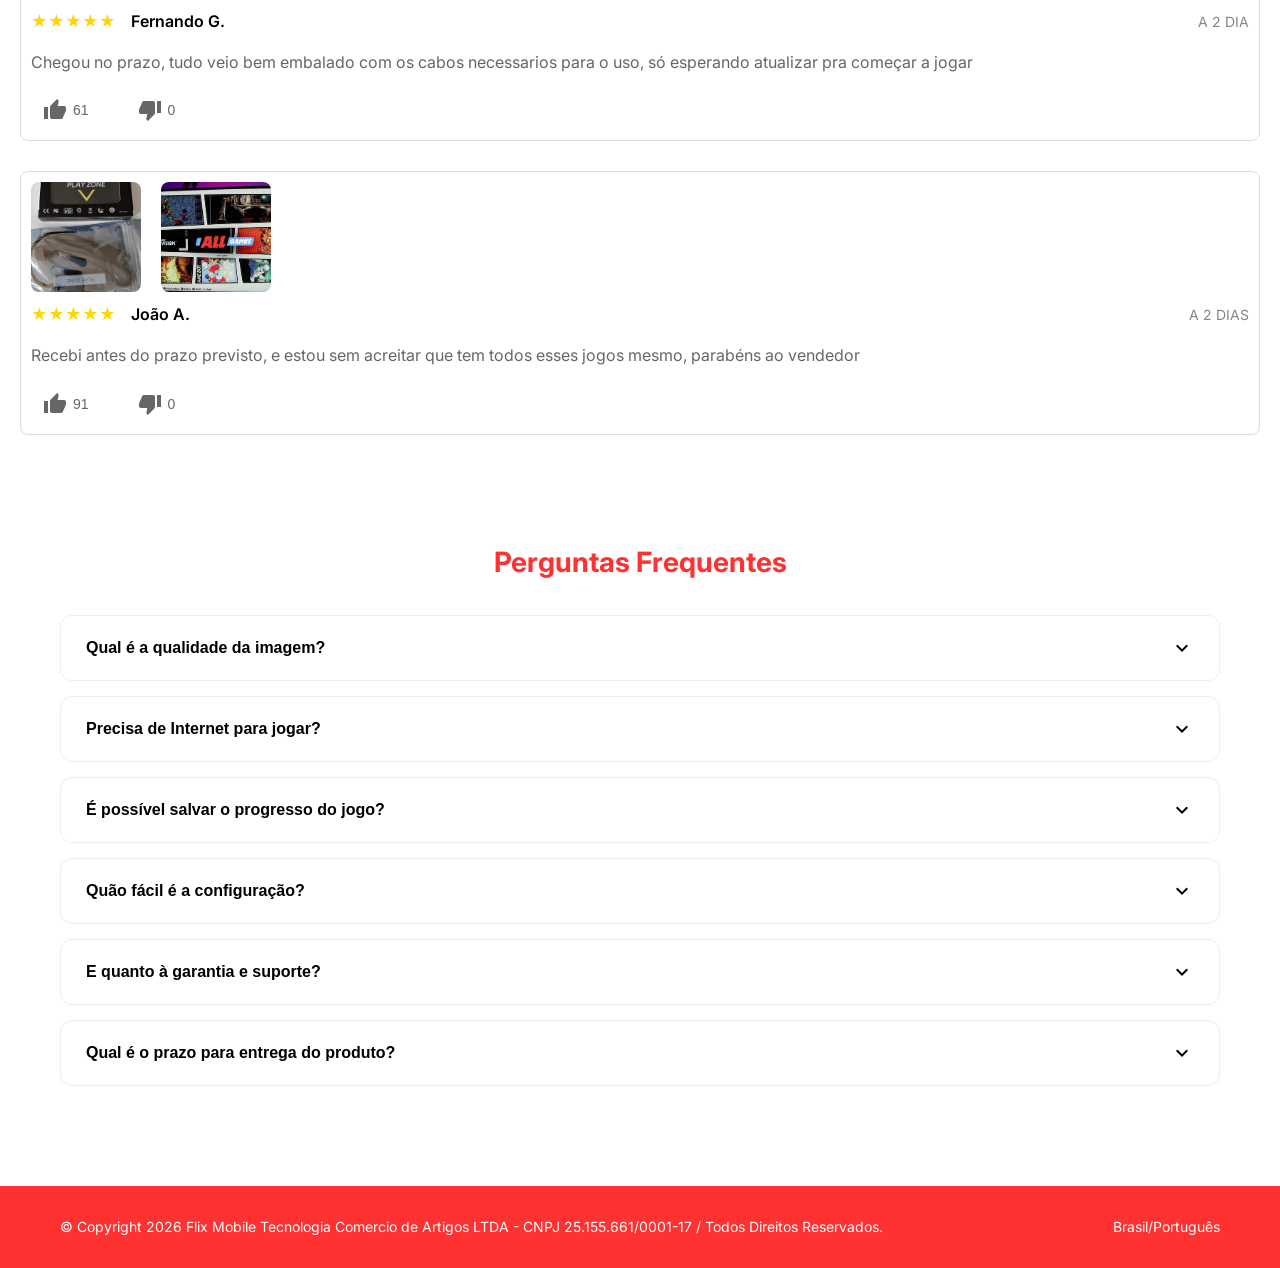
==== commit 6967f6c1: "Update index.html" ====
--- a/index.html
+++ b/index.html
@@ -817,10 +817,10 @@
         </div>
       </div>
       <div class="carousel-item">
-        <img src="./img/bomba-patch.png" alt="Imagem 2">
+        <img src="./img/fifa.webp" alt="Imagem 2">
         <div class="item-content">
-          <div class="item-title">Súper Bomba Patch 2025</div>
-          <div class="item-description">PS2</div>
+          <div class="item-title">EA Sports FC 25</div>
+          <div class="item-description">PS5</div>
         </div>
       </div>
       <div class="carousel-item">
@@ -845,10 +845,10 @@
         </div>
       </div>
       <div class="carousel-item">
-        <img src="./img/need.png" alt="Imagem 6">
+        <img src="./img/corrida.webp" alt="Imagem 6">
         <div class="item-content">
-          <div class="item-title">Need for Speed Underground</div>
-          <div class="item-description">PS2</div>
+          <div class="item-title">Gran Turismo 7</div>
+          <div class="item-description">PS4</div>
         </div>
       </div>
       <div class="carousel-item">
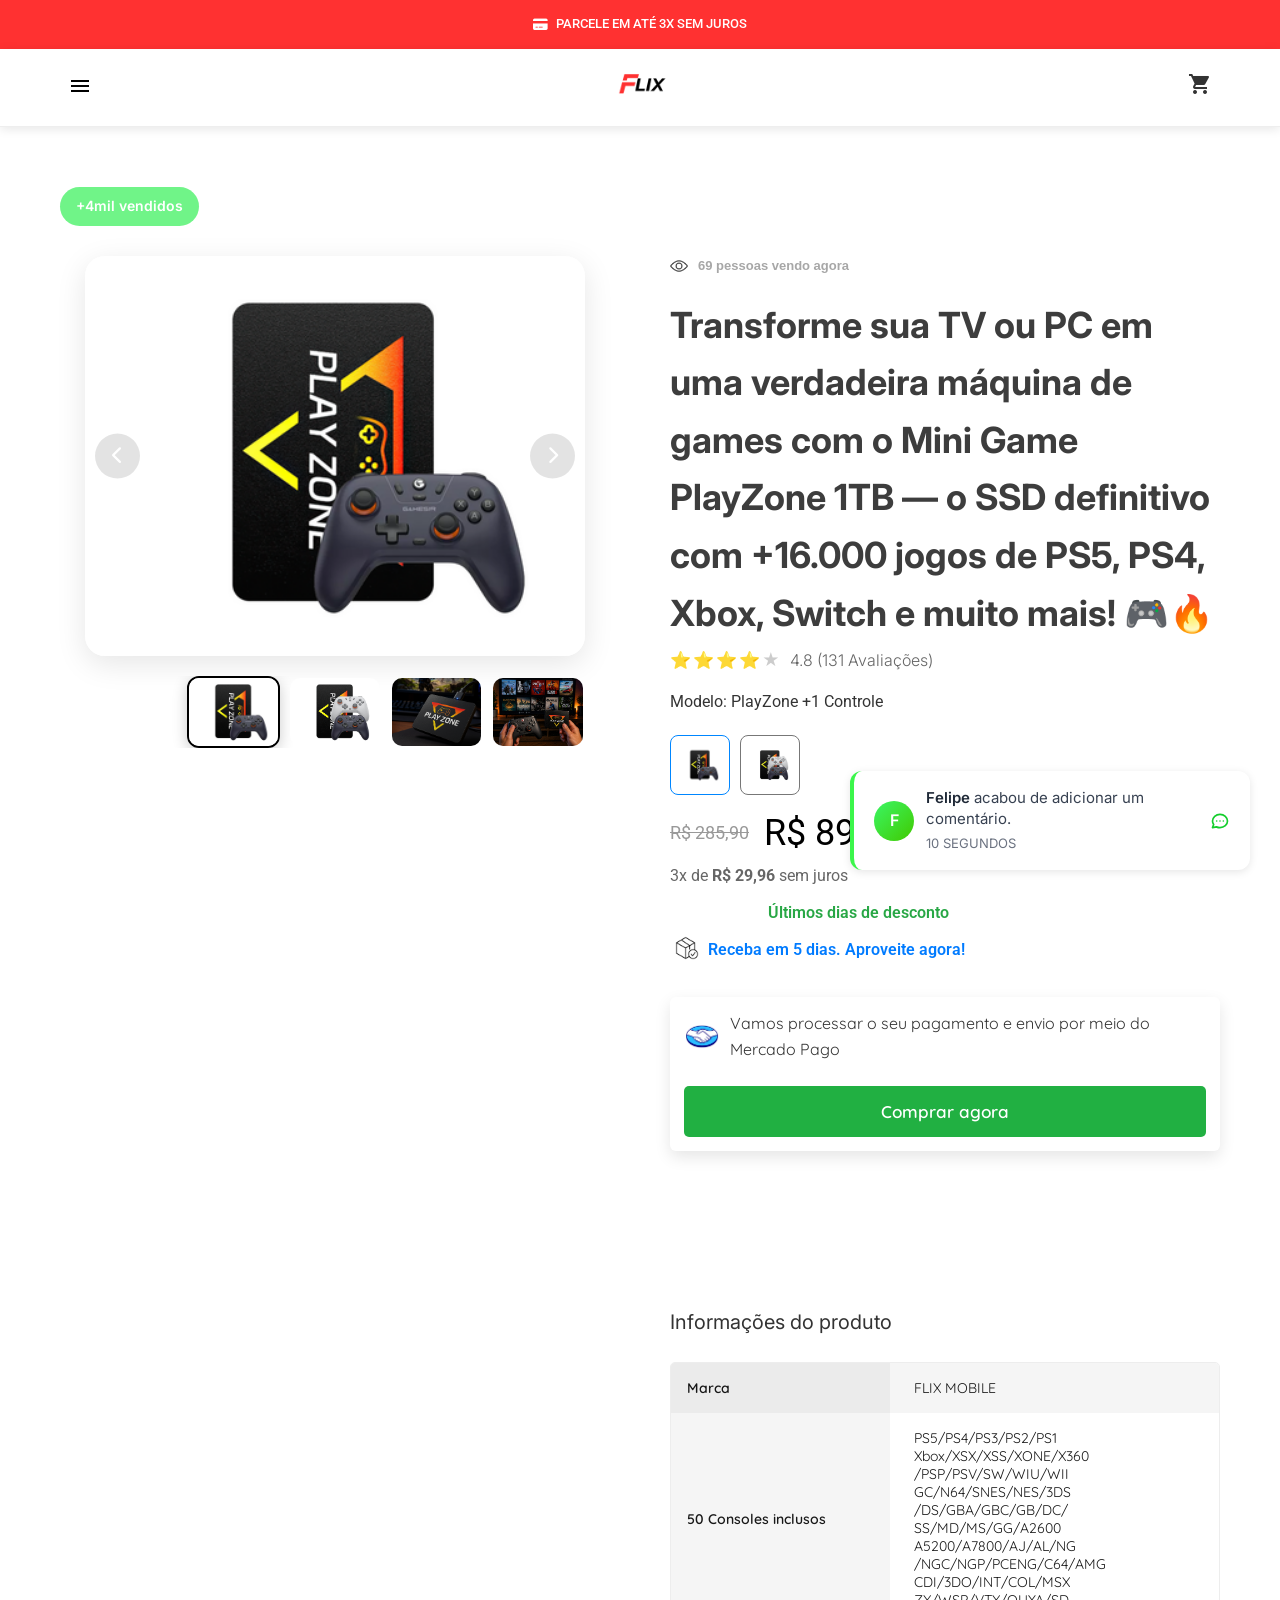
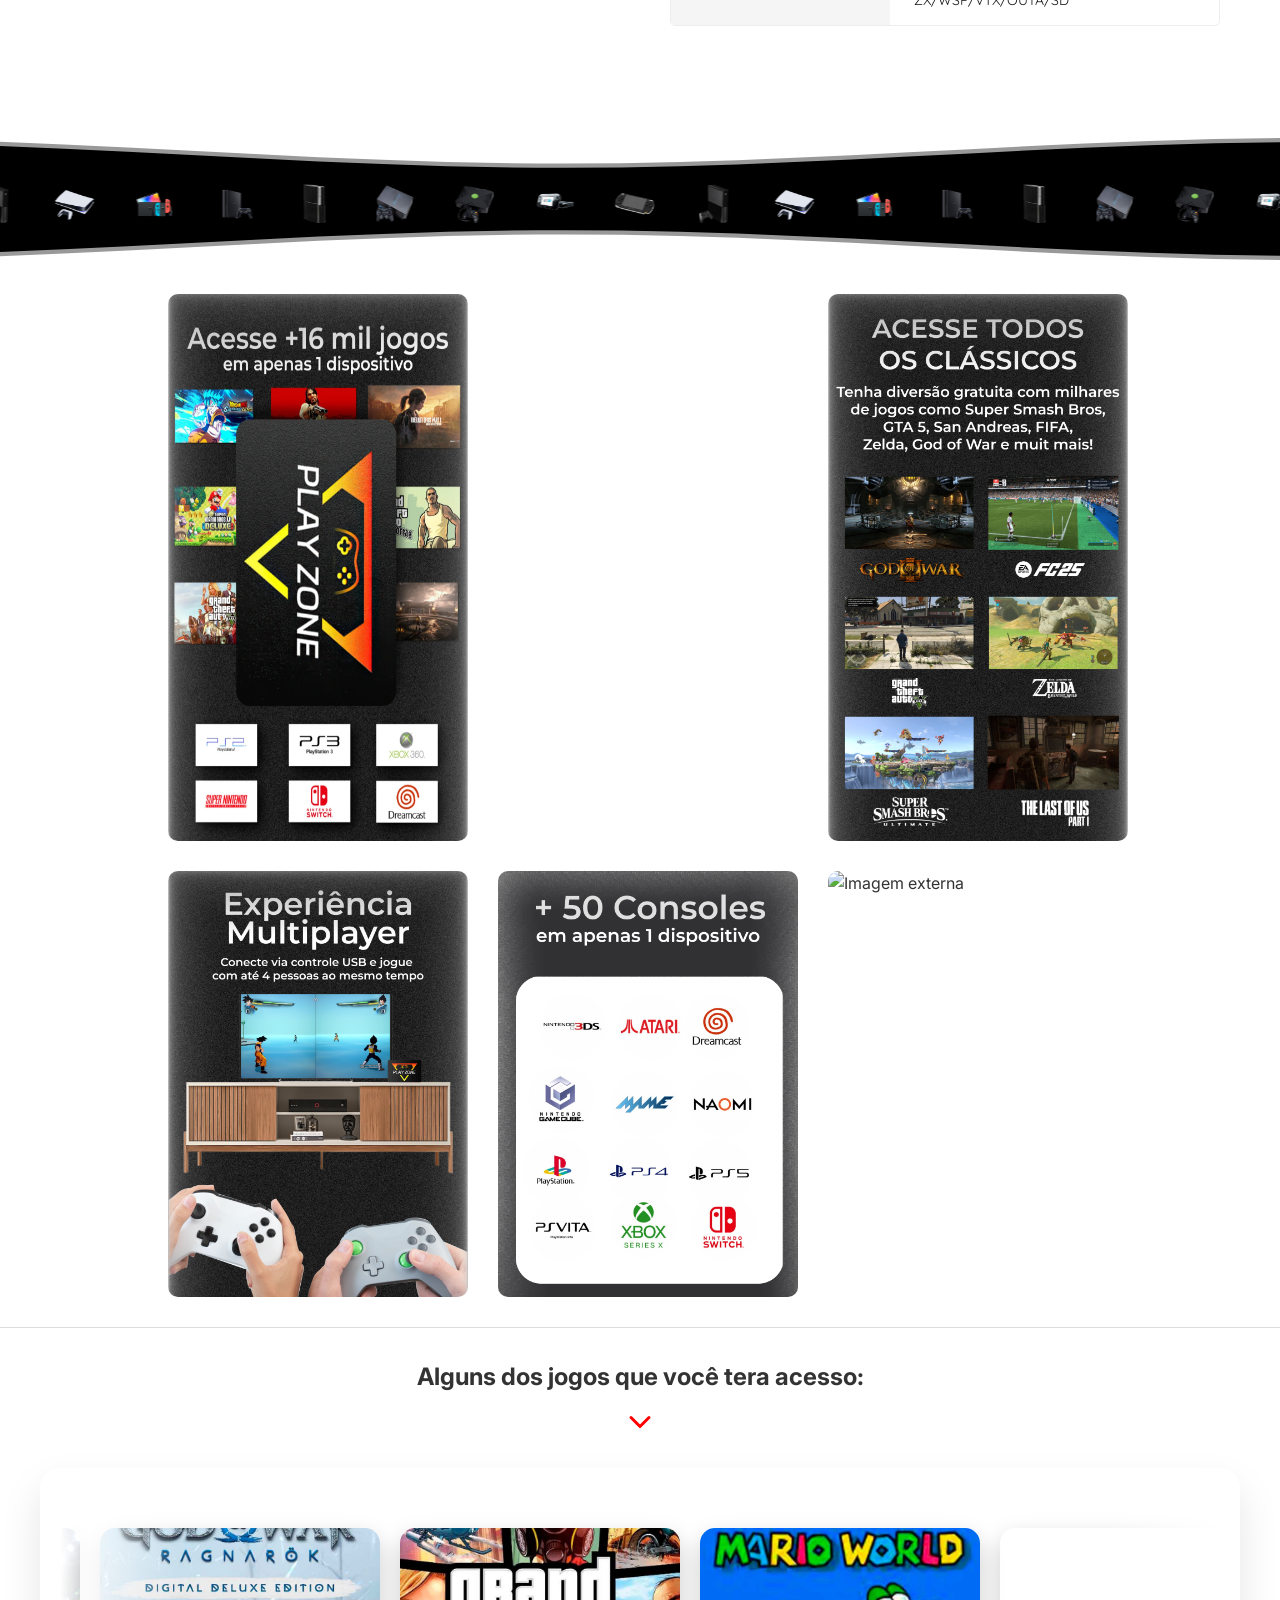
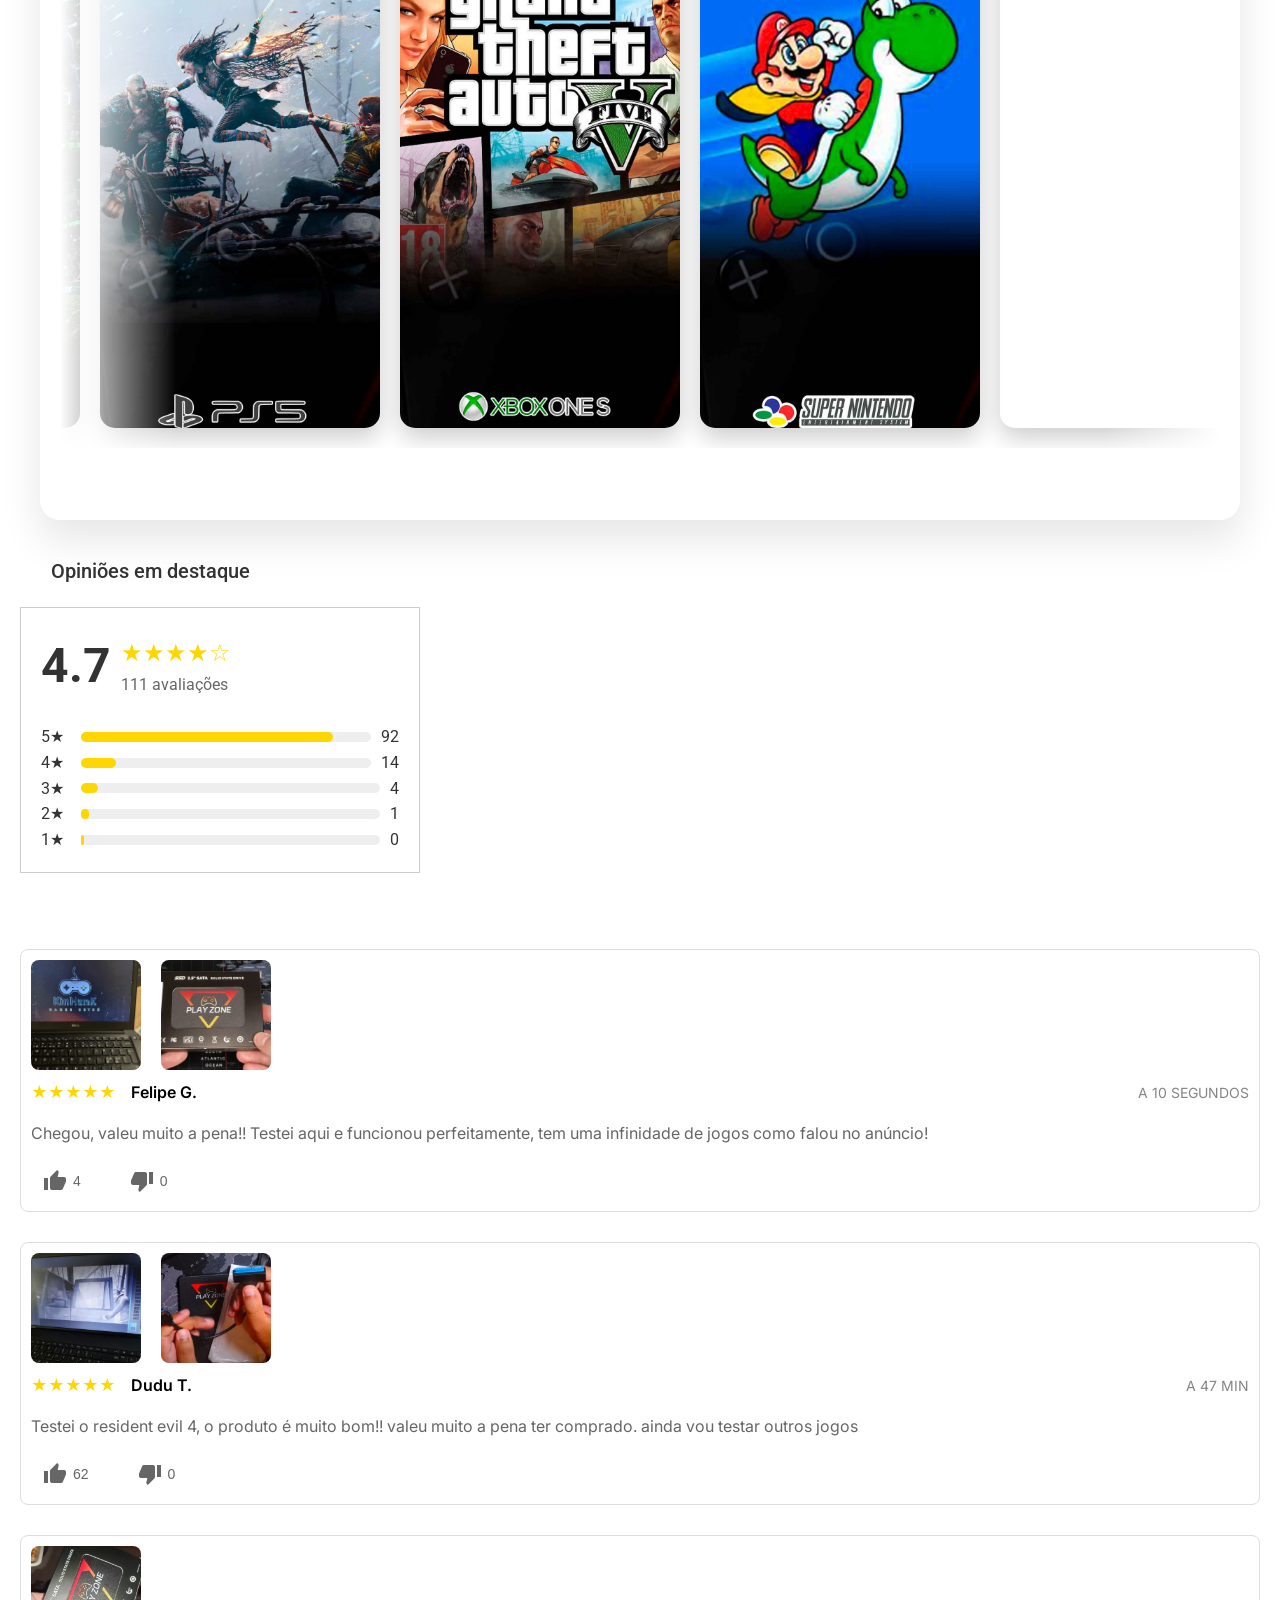
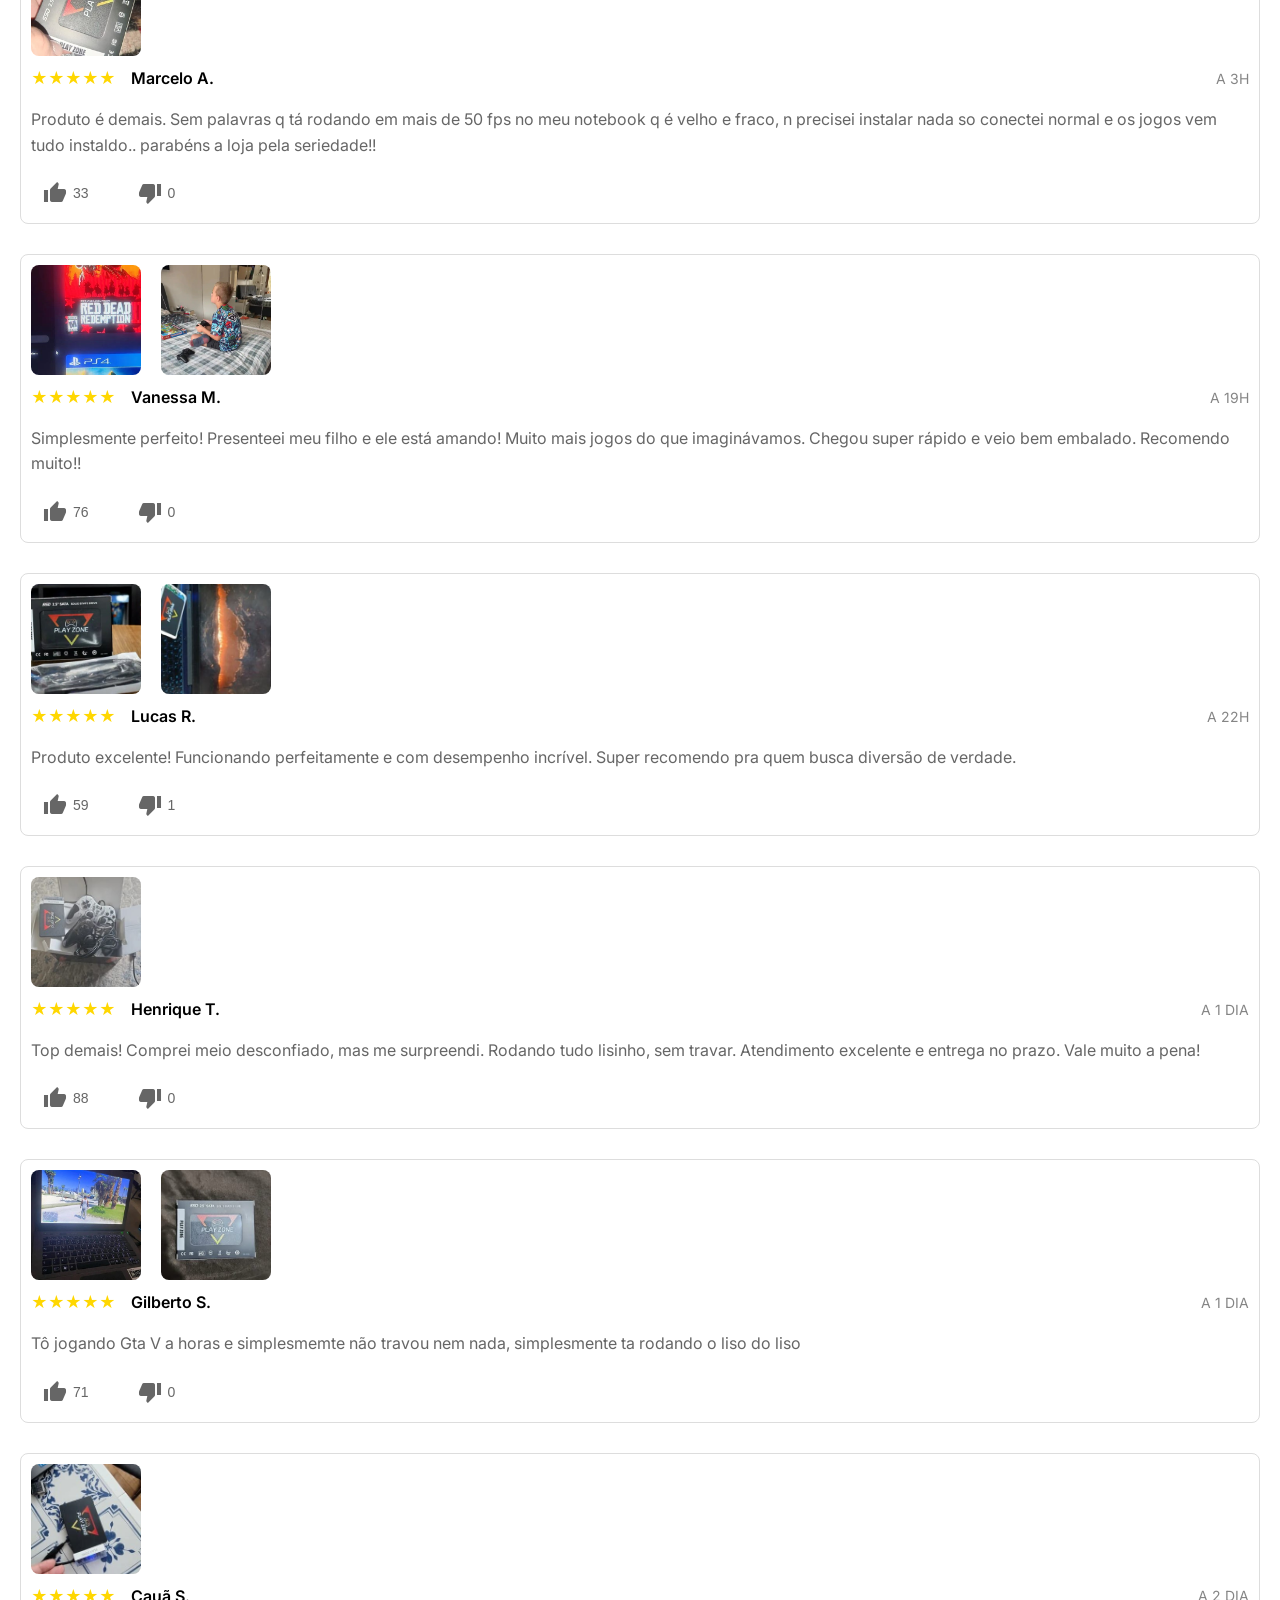
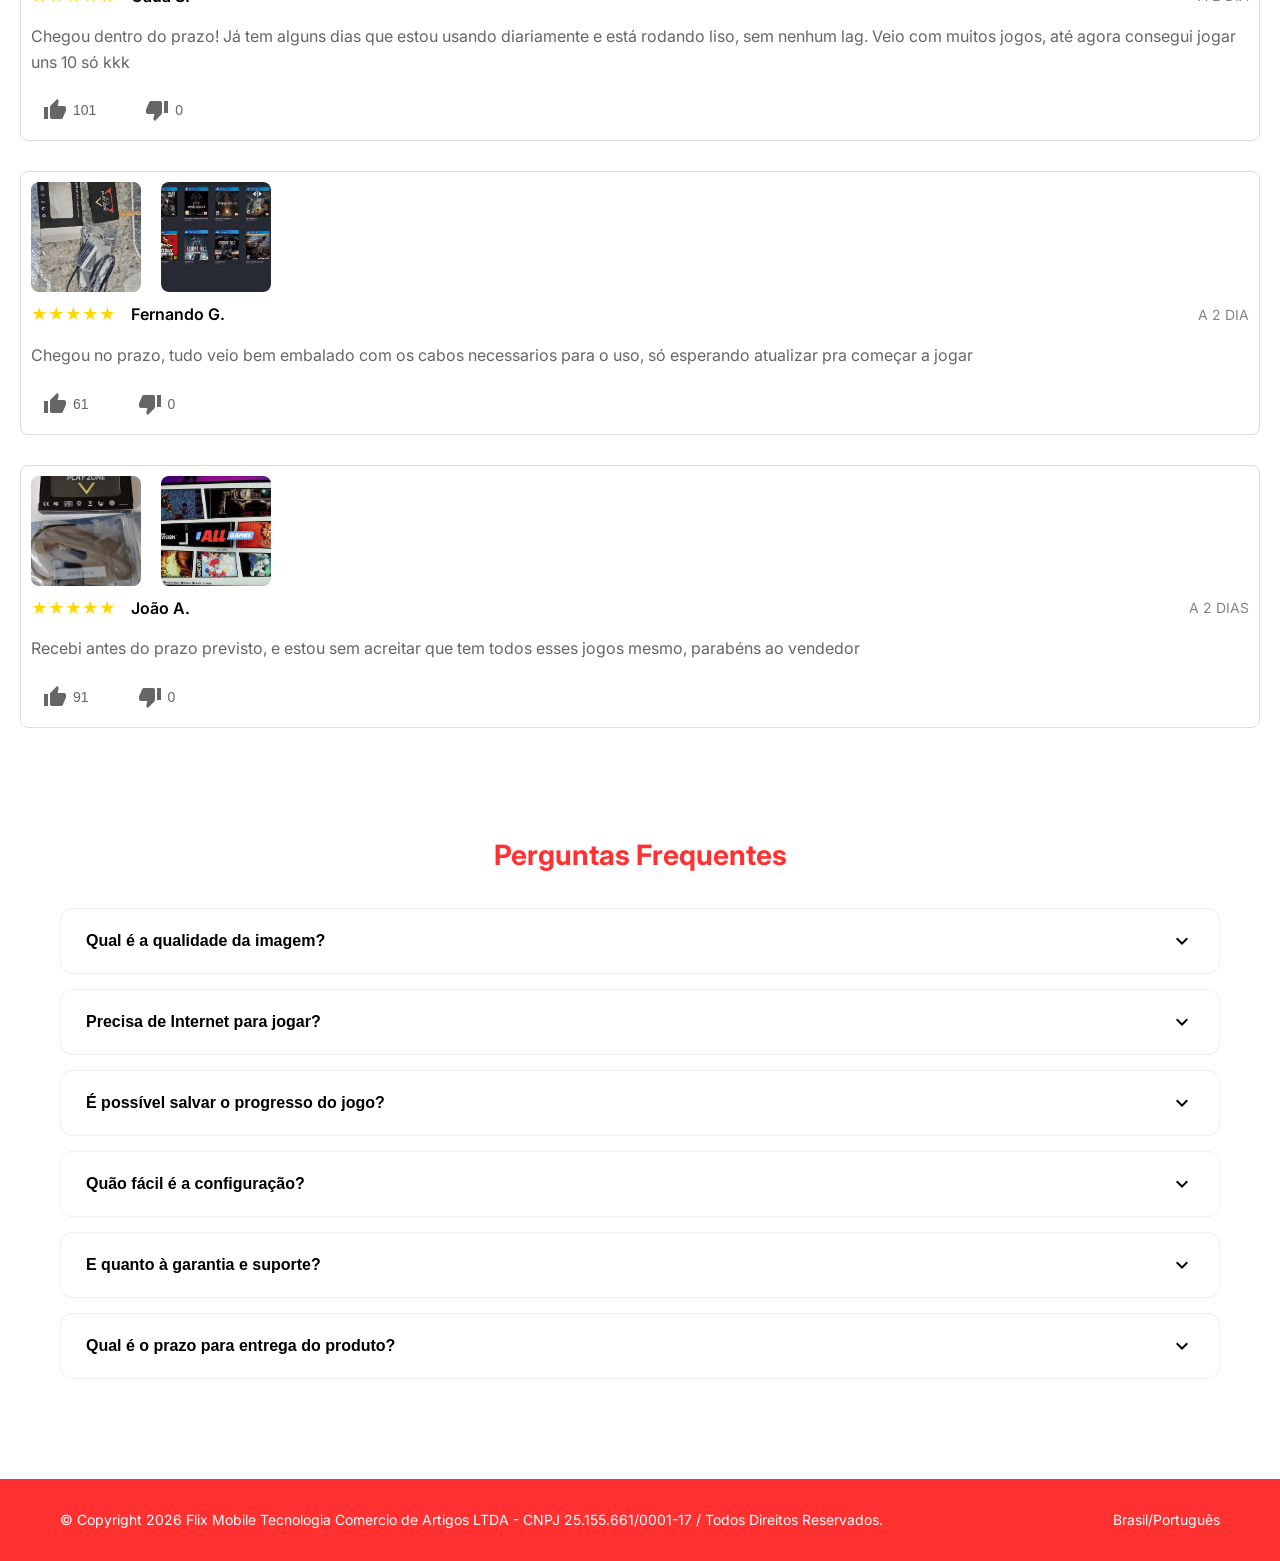
==== commit 6178360d: "Otimizações de performance: GIFs para MP4, lazy loading, fontes e scripts Co-Authored-By: Claude Son" ====
--- a/index.html
+++ b/index.html
@@ -1,29 +1,16 @@
 <!DOCTYPE html>
 <html lang="pt-BR">
 <head>
-
-        <script
-  src="https://cdn.utmify.com.br/scripts/utms/latest.js"
-  data-utmify-prevent-xcod-sck
-  data-utmify-prevent-subids
-  async
-  defer
-></script>
-
-<script>
-  window.pixelId = "6867adc6dca6dac5d1d2242b";
-  var a = document.createElement("script");
-  a.setAttribute("async", "");
-  a.setAttribute("defer", "");
-  a.setAttribute("src", "https://cdn.utmify.com.br/scripts/pixel/pixel.js");
-  document.head.appendChild(a);
-</script>
-
     <meta charset="UTF-8">
     <meta name="viewport" content="width=device-width, initial-scale=1.0">
     <title>Mini Game PlayZone 1TB - FLIX</title>
+    <link rel="preconnect" href="https://fonts.googleapis.com">
+    <link rel="preconnect" href="https://fonts.gstatic.com" crossorigin>
+    <link rel="preconnect" href="https://cdnjs.cloudflare.com">
+    <link rel="preconnect" href="https://cdn.utmify.com.br">
+    <link rel="preconnect" href="https://scripts.converteai.net">
     <link rel="stylesheet" href="styles.css">
-    <link href="https://fonts.googleapis.com/css2?family=Inter:wght@300;400;500;600;700&display=swap" rel="stylesheet">
+    <link href="https://fonts.googleapis.com/css2?family=Inter:wght@300;400;500;600;700&family=Roboto:wght@400;500;700&display=swap" rel="stylesheet">
     <link href="https://fonts.googleapis.com/icon?family=Material+Icons" rel="stylesheet">
 </head>
 <body>
@@ -33,7 +20,6 @@
 
 
 
-<link href="https://fonts.googleapis.com/css2?family=Roboto:wght@400;700&display=swap" rel="stylesheet">
 <link rel="stylesheet" href="https://cdnjs.cloudflare.com/ajax/libs/font-awesome/6.4.0/css/all.min.css">
 
 <div id="slideTexto" style="
@@ -161,28 +147,30 @@
                         <div class="thumb-strip-wrapper">
                             <div class="thumbnail-images" id="thumbStrip">
                                 <div class="thumbnail video-thumb" data-video="true">
-                                    <img src="./img/videogig.gif" alt="Vídeo" style="width:100%; height:100%; object-fit:cover; border-radius:6px;">
+                                    <video autoplay loop muted playsinline style="width:100%; height:100%; object-fit:cover; border-radius:6px; pointer-events:none;">
+                                        <source src="./img/videogig.mp4" type="video/mp4">
+                                    </video>
                                 </div>
                                 <div class="thumbnail active" data-image="./img/img.webp">
                                     <img src="./img/img.webp" alt="PlayZone - Vista Principal">
                                 </div>
                                 <div class="thumbnail" data-image="./img/img2.webp">
-                                    <img src="./img/img2.webp" alt="PlayZone - Vista 2">
+                                    <img src="./img/img2.webp" loading="lazy" alt="PlayZone - Vista 2">
                                 </div>
                                 <div class="thumbnail" data-image="./img/nova1.png">
-                                    <img src="./img/nova1.png" alt="PlayZone - Vista 3">
+                                    <img src="./img/nova1.png" loading="lazy" alt="PlayZone - Vista 3">
                                 </div>
                                 <div class="thumbnail" data-image="./img/nova5.webp">
-                                    <img src="./img/nova5.webp" alt="PlayZone - Vista 4">
+                                    <img src="./img/nova5.webp" loading="lazy" alt="PlayZone - Vista 4">
                                 </div>
                                 <div class="thumbnail" data-image="./img/v1.webp">
-                                    <img src="./img/v1.webp" alt="PlayZone - Vista 5">
+                                    <img src="./img/v1.webp" loading="lazy" alt="PlayZone - Vista 5">
                                 </div>
                                 <div class="thumbnail" data-image="./img/v2.webp">
-                                    <img src="./img/v2.webp" alt="PlayZone - Vista 6">
+                                    <img src="./img/v2.webp" loading="lazy" alt="PlayZone - Vista 6">
                                 </div>
                                 <div class="thumbnail" data-image="./img/nova8.webp">
-                                    <img src="./img/nova8.webp" alt="PlayZone - Controle Incluído">
+                                    <img src="./img/nova8.webp" loading="lazy" alt="PlayZone - Controle Incluído">
                                 </div>
                             </div>
                         </div>
@@ -411,7 +399,6 @@
                     </div>
 
                     <div class="payment-info">
-                        <link rel="stylesheet" href="https://cdnjs.cloudflare.com/ajax/libs/font-awesome/6.4.0/css/all.min.css">
                         <p>3x de <strong id="valor-parcela">R$ 29,96</strong> sem juros</p>
 
                         <p class="shipping-info"> <span class="material-icons" style="font-size: 1.3rem; margin: 5px; position: relative; top:4px; color: inherit;">sell</span> Últimos dias de desconto</p>
@@ -434,7 +421,7 @@
                               <div class="ui-pdp-media ui-pdp-additional-info__item ui-pdp-additional-info">
                                  <div class="ui-pdp-media__body">
                                     <p class="ui-pdp-family--REGULAR ui-pdp-media__title">Vamos processar o seu pagamento e envio por meio do Mercado Pago</p>
-                                    <img decoding="async" src="./img/pago.png" alt="meli-logo-hands" class="ui-pdp-image lazy-loadable">
+                                    <img decoding="async" loading="lazy" src="./img/pago.png" alt="meli-logo-hands" class="ui-pdp-image lazy-loadable">
                                  </div>
                               </div>
                            </div>
@@ -721,12 +708,14 @@
                     
         <div class="box-site-pdp" style="padding-right: 35px; margin-top: 30px;">
             <div class="page-heading" style="display: flex; flex-wrap: wrap; gap: 30px; justify-content: center; padding-left: 30px;">
-                <img src="img/imagem1.webp" alt="Imagem produto 1" class="centered-image" style="max-width: 100%; width: 300px; border-radius: 10px;">
-                <img src="img/2_1.gif" alt="GIF produto" class="centered-image" style="max-width: 100%; width: 300px; border-radius: 10px;">
-                <img src="img/imagem3.webp" alt="Imagem produto 3" class="centered-image" style="max-width: 100%; width: 300px; border-radius: 10px;">
-                <img src="img/imagem4.webp" alt="Imagem produto 4" class="centered-image" style="max-width: 100%; width: 300px; border-radius: 10px;">
-                <img src="img/imagem5.webp" alt="Imagem produto 5" class="centered-image" style="max-width: 100%; width: 300px; border-radius: 10px;">
-                <img src="img/imagem8.webp" alt="Imagem externa" class="centered-image" style="max-width: 100%; width: 300px; border-radius: 10px;">
+                <img src="img/imagem1.webp" loading="lazy" alt="Imagem produto 1" class="centered-image" style="max-width: 100%; width: 300px; border-radius: 10px;">
+                <video autoplay loop muted playsinline class="centered-image" style="max-width: 100%; width: 300px; border-radius: 10px;">
+                    <source src="img/2_1.mp4" type="video/mp4">
+                </video>
+                <img src="img/imagem3.webp" loading="lazy" alt="Imagem produto 3" class="centered-image" style="max-width: 100%; width: 300px; border-radius: 10px;">
+                <img src="img/imagem4.webp" loading="lazy" alt="Imagem produto 4" class="centered-image" style="max-width: 100%; width: 300px; border-radius: 10px;">
+                <img src="img/imagem5.webp" loading="lazy" alt="Imagem produto 5" class="centered-image" style="max-width: 100%; width: 300px; border-radius: 10px;">
+                <img src="img/imagem8.webp" loading="lazy" alt="Imagem externa" class="centered-image" style="max-width: 100%; width: 300px; border-radius: 10px;">
             </div>
         </div>
 
@@ -810,70 +799,70 @@
   <div class="carousel-wrapper">
     <div class="carousel" id="carousel">
       <div class="carousel-item">
-        <img src="./img/assasin.png" alt="Imagem 1">
+        <img src="./img/assasin.png" loading="lazy" alt="Imagem 1">
         <div class="item-content">
           <div class="item-title">Assassin's Creed Mirage</div>
           <div class="item-description">PS5</div>
         </div>
       </div>
       <div class="carousel-item">
-        <img src="./img/fifa.webp" alt="Imagem 2">
+        <img src="./img/fifa.webp" loading="lazy" alt="Imagem 2">
         <div class="item-content">
           <div class="item-title">EA Sports FC 25</div>
           <div class="item-description">PS5</div>
         </div>
       </div>
       <div class="carousel-item">
-        <img src="./img/god.png" alt="Imagem 3">
+        <img src="./img/god.png" loading="lazy" alt="Imagem 3">
         <div class="item-content">
           <div class="item-title">God of War Ragnarök</div>
           <div class="item-description">PS5</div>
         </div>
       </div>
       <div class="carousel-item">
-        <img src="./img/gta.png" alt="Imagem 4">
+        <img src="./img/gta.png" loading="lazy" alt="Imagem 4">
         <div class="item-content">
           <div class="item-title">GTA V</div>
           <div class="item-description">Xbox One</div>
         </div>
       </div>
       <div class="carousel-item">
-        <img src="./img/mario.png" alt="Imagem 5">
+        <img src="./img/mario.png" loading="lazy" alt="Imagem 5">
         <div class="item-content">
           <div class="item-title">Super Mario World</div>
           <div class="item-description">Super Nintendo</div>
         </div>
       </div>
       <div class="carousel-item">
-        <img src="./img/corrida.webp" alt="Imagem 6">
+        <img src="./img/corrida.webp" loading="lazy" alt="Imagem 6">
         <div class="item-content">
           <div class="item-title">Gran Turismo 7</div>
           <div class="item-description">PS4</div>
         </div>
       </div>
       <div class="carousel-item">
-        <img src="./img/red-dead.png" alt="Imagem 7">
+        <img src="./img/red-dead.png" loading="lazy" alt="Imagem 7">
         <div class="item-content">
           <div class="item-title">Red Dead Redemption</div>
           <div class="item-description">Xbox 360</div>
         </div>
       </div>
       <div class="carousel-item">
-        <img src="./img/sonic.png" alt="Imagem 8">
+        <img src="./img/sonic.png" loading="lazy" alt="Imagem 8">
         <div class="item-content">
           <div class="item-title">Sonic the Hedgehog</div>
           <div class="item-description">Mega Drive</div>
         </div>
       </div>
       <div class="carousel-item">
-        <img src="./img/the-last.png" alt="Imagem 8">
+        <img src="./img/the-last.png" loading="lazy" alt="Imagem 8">
         <div class="item-content">
           <div class="item-title">The Last of Us Part I</div>
           <div class="item-description">PS4</div>
         </div>
       </div>
       <div class="carousel-item">
-        <img src="./img/uncharted.png" alt="Imagem 8">
+        <img src="./img/uncharted.png" loading="lazy" alt="Imagem 8">
         <div class="item-content">
           <div class="item-title">Uncharted: Legacy of Thieves</div>
           <div class="item-description">PS4 </div>
@@ -898,8 +887,6 @@
   <!-- Indicadores (compatível com seu JS que usa .indicator) -->
   <div id="indicators" class="carousel-indicators"></div>
 </div>
-
-        <link href="https://fonts.googleapis.com/css2?family=Roboto:wght@400;500;700&display=swap" rel="stylesheet">
 
         <p style="padding-left: 4%; font-family: 'Roboto', sans-serif; font-size: 20px; padding-top: 15px; font-weight: 500;">
         Opiniões em destaque
@@ -1025,8 +1012,8 @@
 
             <div id="diogo" class="review comment_none">
                 <div class="imgs">
-                    <img src="./img/depoimento9.png" alt="">
-                    <img src="./img/depoimento12.jpg" alt="">
+                    <img src="./img/depoimento9.png" loading="lazy" alt="">
+                    <img src="./img/depoimento12.jpg" loading="lazy" alt="">
                 </div>
                 <div class="review-header">
                     <div class="review-stars">★★★★★</div>
@@ -1049,8 +1036,8 @@
 
             <div id="felipe" class="review comment_none">
                 <div class="imgs">
-                    <img src="./img/depoimento1.png" alt="">
-                    <img src="./img/depoimento2.png" alt="">
+                    <img src="./img/depoimento1.png" loading="lazy" alt="">
+                    <img src="./img/depoimento2.png" loading="lazy" alt="">
                 </div>
                 <div class="review-header">
                     <div class="review-stars">★★★★★</div>
@@ -1074,8 +1061,8 @@
 
             <div class="review">
                 <div class="imgs">
-                    <img src="./img/depoimento6.png" alt="">
-                    <img src="./img/depoimento10.jpg" alt="">
+                    <img src="./img/depoimento6.png" loading="lazy" alt="">
+                    <img src="./img/depoimento10.jpg" loading="lazy" alt="">
                 </div>
                 <div class="review-header">
                     <div class="review-stars">★★★★★</div>
@@ -1097,7 +1084,7 @@
 
             <div class="review">
                 <div class="imgs">
-                    <img src="./img/depoimento16.jpg" alt="">
+                    <img src="./img/depoimento16.jpg" loading="lazy" alt="">
                 </div>
                 <div class="review-header">
                     <div class="review-stars">★★★★★</div>
@@ -1119,8 +1106,8 @@
             
             <div class="review">
                 <div class="imgs">
-                    <img src="./img/depoimento13.jpg" alt="">
-                    <img src="./img/depoimento15.jpg" alt="">
+                    <img src="./img/depoimento13.jpg" loading="lazy" alt="">
+                    <img src="./img/depoimento15.jpg" loading="lazy" alt="">
                 </div>
                 <div class="review-header">
                     <div class="review-stars">★★★★★</div>
@@ -1142,8 +1129,8 @@
 
             <div class="review">
                 <div class="imgs">
-                    <img src="./img/depoimento18.jpg" alt="Imagem do produto enviada por Lucas R.">
-                    <img src="./img/depoimento17.jpg" alt="Imagem extra do review de Lucas R.">
+                    <img src="./img/depoimento18.jpg" loading="lazy" alt="Imagem do produto enviada por Lucas R.">
+                    <img src="./img/depoimento17.jpg" loading="lazy" alt="Imagem extra do review de Lucas R.">
                 </div>
                 <div class="review-header">
                     <div class="review-stars">★★★★★</div>
@@ -1165,7 +1152,7 @@
 
             <div class="review">
                 <div class="imgs">
-                    <img src="./img/depoimento20.jpg" alt="Imagem do review de Henrique T.">
+                    <img src="./img/depoimento20.jpg" loading="lazy" alt="Imagem do review de Henrique T.">
                 </div>
                 <div class="review-header">
                     <div class="review-stars">★★★★★</div>
@@ -1187,8 +1174,8 @@
 
             <div class="review">
                 <div class="imgs">
-                    <img src="./img/depoimento8.png" alt="">
-                    <img src="./img/depoimento21.jpg" alt="">
+                    <img src="./img/depoimento8.png" loading="lazy" alt="">
+                    <img src="./img/depoimento21.jpg" loading="lazy" alt="">
                 </div>
                 <div class="review-header">
                     <div class="review-stars">★★★★★</div>
@@ -1210,7 +1197,7 @@
             
             <div class="review">
                 <div class="imgs">
-                    <img src="./img/depoimento22.jpg" alt="">
+                    <img src="./img/depoimento22.jpg" loading="lazy" alt="">
                 </div>
                 <div class="review-header">
                     <div class="review-stars">★★★★★</div>
@@ -1232,8 +1219,8 @@
             
             <div class="review">
                 <div class="imgs">
-                    <img src="./img/depoimento23.jpg" alt="">
-                    <img src="./img/depoimento24.jpg" alt="">
+                    <img src="./img/depoimento23.jpg" loading="lazy" alt="">
+                    <img src="./img/depoimento24.jpg" loading="lazy" alt="">
                 </div>
                 <div class="review-header">
                     <div class="review-stars">★★★★★</div>
@@ -1255,8 +1242,8 @@
             
             <div class="review">
                 <div class="imgs">
-                    <img src="./img/depoimento25.jpg" alt="">
-                    <img src="./img/depoimento26.jpg" alt="">
+                    <img src="./img/depoimento25.jpg" loading="lazy" alt="">
+                    <img src="./img/depoimento26.jpg" loading="lazy" alt="">
                 </div>
                 <div class="review-header">
                     <div class="review-stars">★★★★★</div>
@@ -1366,5 +1353,15 @@
             navigator.serviceWorker.register("/sw.js");
         }
     </script>
+
+    <script src="https://cdn.utmify.com.br/scripts/utms/latest.js" data-utmify-prevent-xcod-sck data-utmify-prevent-subids async defer></script>
+    <script>
+        window.pixelId = "6867adc6dca6dac5d1d2242b";
+        var a = document.createElement("script");
+        a.setAttribute("async", "");
+        a.setAttribute("defer", "");
+        a.setAttribute("src", "https://cdn.utmify.com.br/scripts/pixel/pixel.js");
+        document.head.appendChild(a);
+    </script>
 </body>
 </html>
